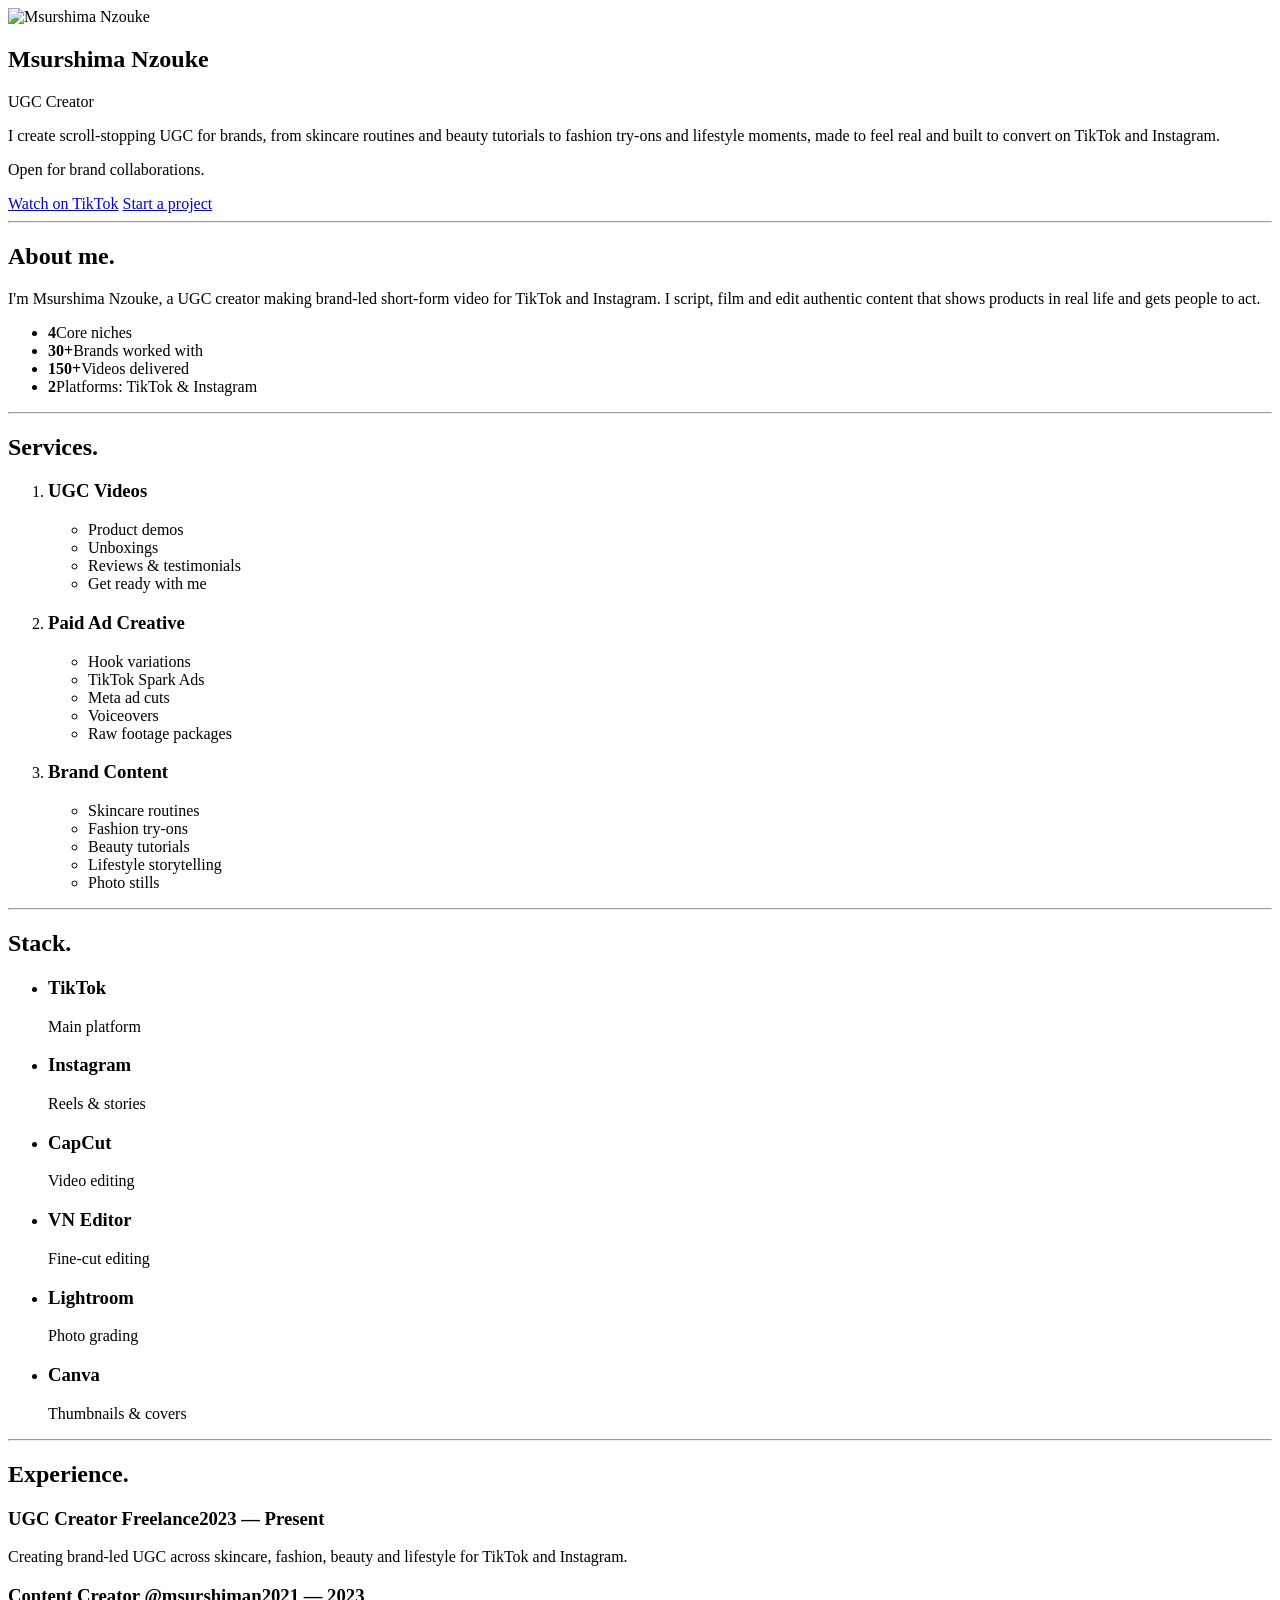
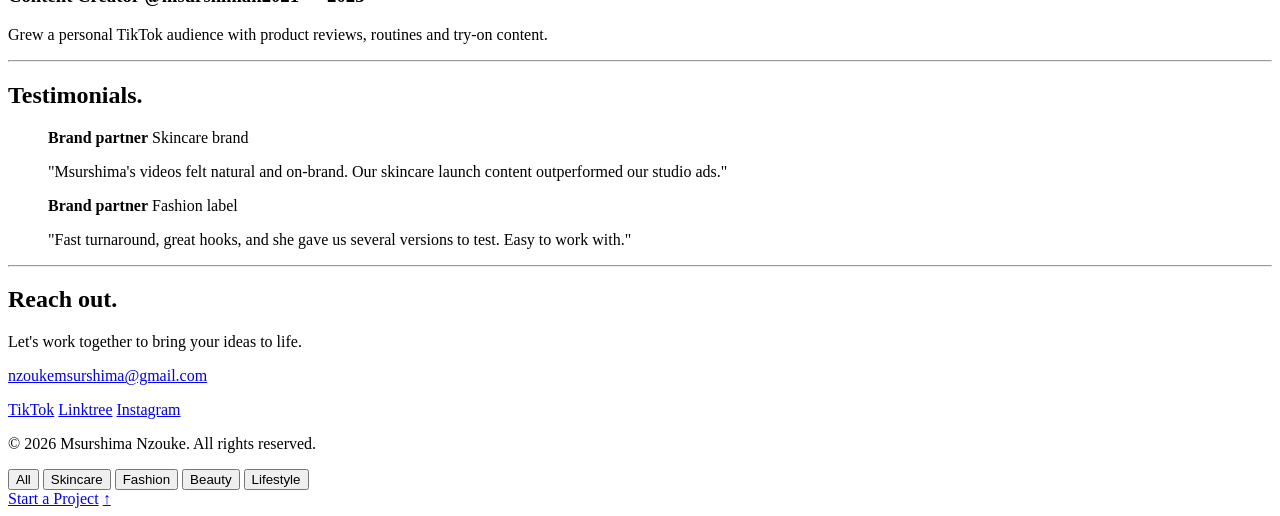
==== index.html @ 8600a9ef "Add site root: index.html, README, .gitignore" ====
<!doctype html>
<html lang="en">
<head>
  <meta charset="utf-8" />
  <meta name="viewport" content="width=device-width, initial-scale=1" />
  <title>Msurshima Nzouke — UGC Creator</title>
  <meta name="description" content="Msurshima Nzouke creates scroll-stopping UGC for brands: skincare routines, beauty tutorials, fashion try-ons and lifestyle moments for TikTok and Instagram." />
  <link rel="preconnect" href="https://api.fontshare.com" />
  <link href="https://api.fontshare.com/v2/css?f[]=switzer@400,500,600&display=swap" rel="stylesheet" />
  <link rel="stylesheet" href="css/styles.css" />
</head>
<body>
  <div class="layout">

    <!-- ===== LEFT COLUMN ===== -->
    <aside class="sidebar" id="intro">
      <header class="profile">
        <img class="avatar" src="assets/avatar.jpg" alt="Msurshima Nzouke" onerror="this.classList.add('avatar--fallback')" />
        <div>
          <h1>Msurshima Nzouke</h1>
          <p class="muted">UGC Creator</p>
        </div>
      </header>

      <p class="lede">
        I create scroll-stopping UGC for brands, <span class="muted">from skincare routines and beauty tutorials to fashion try-ons and lifestyle moments,</span> made to feel real and built to convert on TikTok and Instagram.
      </p>

      <p class="status"><span class="dot"></span> Open for brand collaborations.</p>

      <div class="cta-row">
        <a class="btn btn--light" href="https://www.tiktok.com/@msurshiman" target="_blank" rel="noopener">Watch on TikTok</a>
        <a class="btn btn--ghost" href="#contact">Start a project</a>
      </div>

      <hr />

      <section>
        <h2>About me.</h2>
        <p class="muted">I'm Msurshima Nzouke, a UGC creator making brand-led short-form video for TikTok and Instagram. I script, film and edit authentic content that shows products in real life and gets people to act.</p>
        <ul class="stats">
          <li><strong>4</strong><span class="sep"></span>Core niches</li>
          <li><strong>30+</strong><span class="sep"></span>Brands worked with</li>
          <li><strong>150+</strong><span class="sep"></span>Videos delivered</li>
          <li><strong>2</strong><span class="sep"></span>Platforms: TikTok &amp; Instagram</li>
        </ul>
      </section>

      <hr />

      <section>
        <h2>Services.</h2>
        <ol class="services">
          <li>
            <h3>UGC Videos</h3>
            <ul><li>Product demos</li><li>Unboxings</li><li>Reviews &amp; testimonials</li><li>Get ready with me</li></ul>
          </li>
          <li>
            <h3>Paid Ad Creative</h3>
            <ul><li>Hook variations</li><li>TikTok Spark Ads</li><li>Meta ad cuts</li><li>Voiceovers</li><li>Raw footage packages</li></ul>
          </li>
          <li>
            <h3>Brand Content</h3>
            <ul><li>Skincare routines</li><li>Fashion try-ons</li><li>Beauty tutorials</li><li>Lifestyle storytelling</li><li>Photo stills</li></ul>
          </li>
        </ol>
      </section>

      <hr />

      <section>
        <h2>Stack.</h2>
        <ul class="stack">
          <li><span class="stack-icon" style="--c:#69C9D0"></span><div><h3>TikTok</h3><p class="muted">Main platform</p></div></li>
          <li><span class="stack-icon" style="--c:#E1306C"></span><div><h3>Instagram</h3><p class="muted">Reels &amp; stories</p></div></li>
          <li><span class="stack-icon" style="--c:#3B82F6"></span><div><h3>CapCut</h3><p class="muted">Video editing</p></div></li>
          <li><span class="stack-icon" style="--c:#F97316"></span><div><h3>VN Editor</h3><p class="muted">Fine-cut editing</p></div></li>
          <li><span class="stack-icon" style="--c:#84CC16"></span><div><h3>Lightroom</h3><p class="muted">Photo grading</p></div></li>
          <li><span class="stack-icon" style="--c:#D946EF"></span><div><h3>Canva</h3><p class="muted">Thumbnails &amp; covers</p></div></li>
        </ul>
      </section>

      <hr />

      <section>
        <h2>Experience.</h2>
        <div class="xp">
          <h3>UGC Creator <span class="sep"></span><span class="muted">Freelance</span><span class="sep"></span><span class="muted">2023 — Present</span></h3>
          <p class="muted">Creating brand-led UGC across skincare, fashion, beauty and lifestyle for TikTok and Instagram.</p>
        </div>
        <div class="xp">
          <h3>Content Creator <span class="sep"></span><span class="muted">@msurshiman</span><span class="sep"></span><span class="muted">2021 — 2023</span></h3>
          <p class="muted">Grew a personal TikTok audience with product reviews, routines and try-on content.</p>
        </div>
      </section>

      <hr />

      <section>
        <h2>Testimonials.</h2>
        <blockquote class="testimonial">
          <div class="who"><span class="avatar-sm"></span><div><strong>Brand partner</strong> <span class="sep"></span><span class="muted">Skincare brand</span></div></div>
          <p class="muted">"Msurshima's videos felt natural and on-brand. Our skincare launch content outperformed our studio ads."</p>
        </blockquote>
        <blockquote class="testimonial">
          <div class="who"><span class="avatar-sm"></span><div><strong>Brand partner</strong> <span class="sep"></span><span class="muted">Fashion label</span></div></div>
          <p class="muted">"Fast turnaround, great hooks, and she gave us several versions to test. Easy to work with."</p>
        </blockquote>
      </section>

      <hr />

      <footer id="contact">
        <h2>Reach out.</h2>
        <p class="muted">Let's work together to bring your ideas to life.</p>
        <p><a class="link" href="mailto:nzoukemsurshima@gmail.com">nzoukemsurshima@gmail.com</a></p>
        <p class="links">
          <a class="link" href="https://www.tiktok.com/@msurshiman" target="_blank" rel="noopener">TikTok</a>
          <a class="link" href="https://linktr.ee/msurshiman" target="_blank" rel="noopener">Linktree</a>
          <a class="link" href="https://instagram.com" target="_blank" rel="noopener">Instagram</a>
        </p>
        <p class="copyright muted">© 2026 Msurshima Nzouke. All rights reserved.</p>
      </footer>
    </aside>

    <!-- ===== RIGHT COLUMN ===== -->
    <main class="work" id="work">
      <nav class="filters" aria-label="Filter videos">
        <button class="pill is-active" data-filter="all">All</button>
        <button class="pill" data-filter="skincare">Skincare</button>
        <button class="pill" data-filter="fashion">Fashion</button>
        <button class="pill" data-filter="beauty">Beauty</button>
        <button class="pill" data-filter="lifestyle">Lifestyle</button>
      </nav>

      <div id="sections"><!-- rendered by js/app.js --></div>

      <div class="end-cta">
        <a class="btn btn--light" href="#contact">Start a Project</a>
        <a class="btn btn--ghost" href="#work" aria-label="Back to top">↑</a>
      </div>
    </main>
  </div>

  <script src="js/data.js"></script>
  <script src="js/app.js"></script>
</body>
</html>
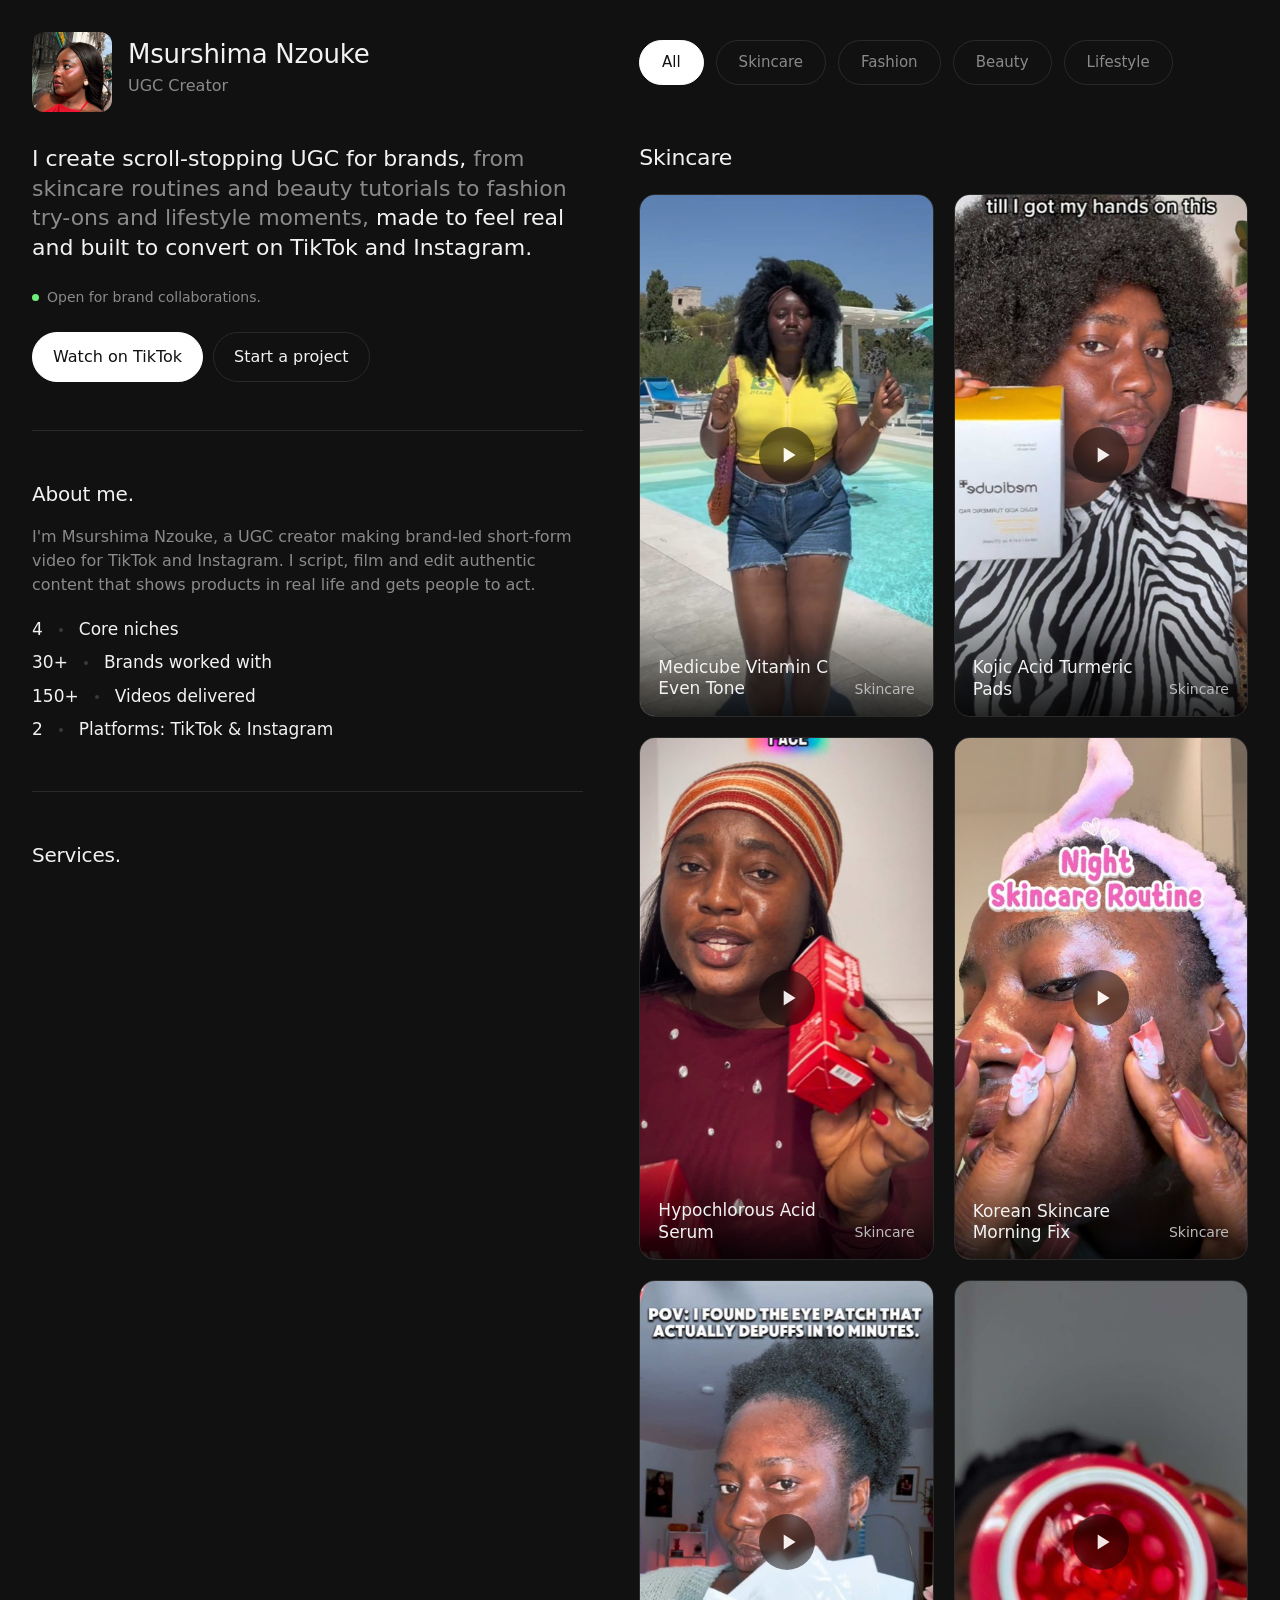
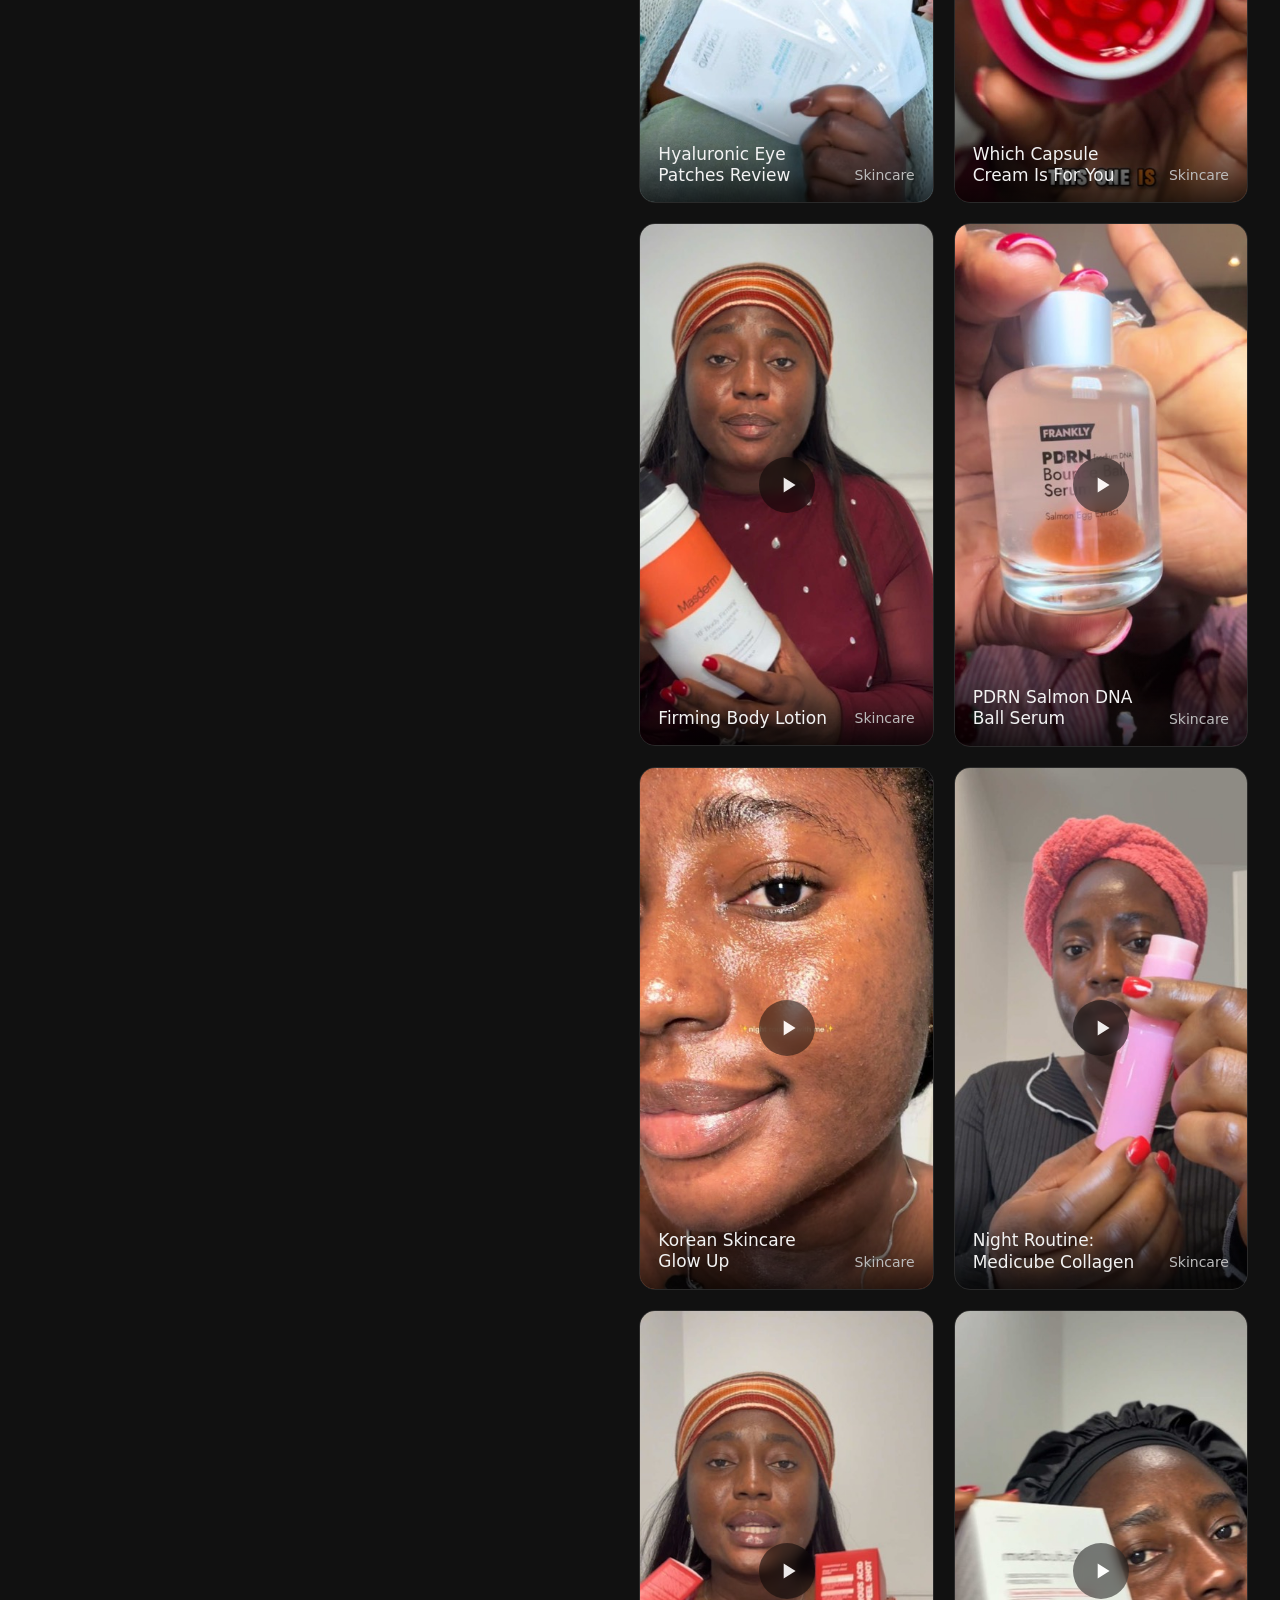
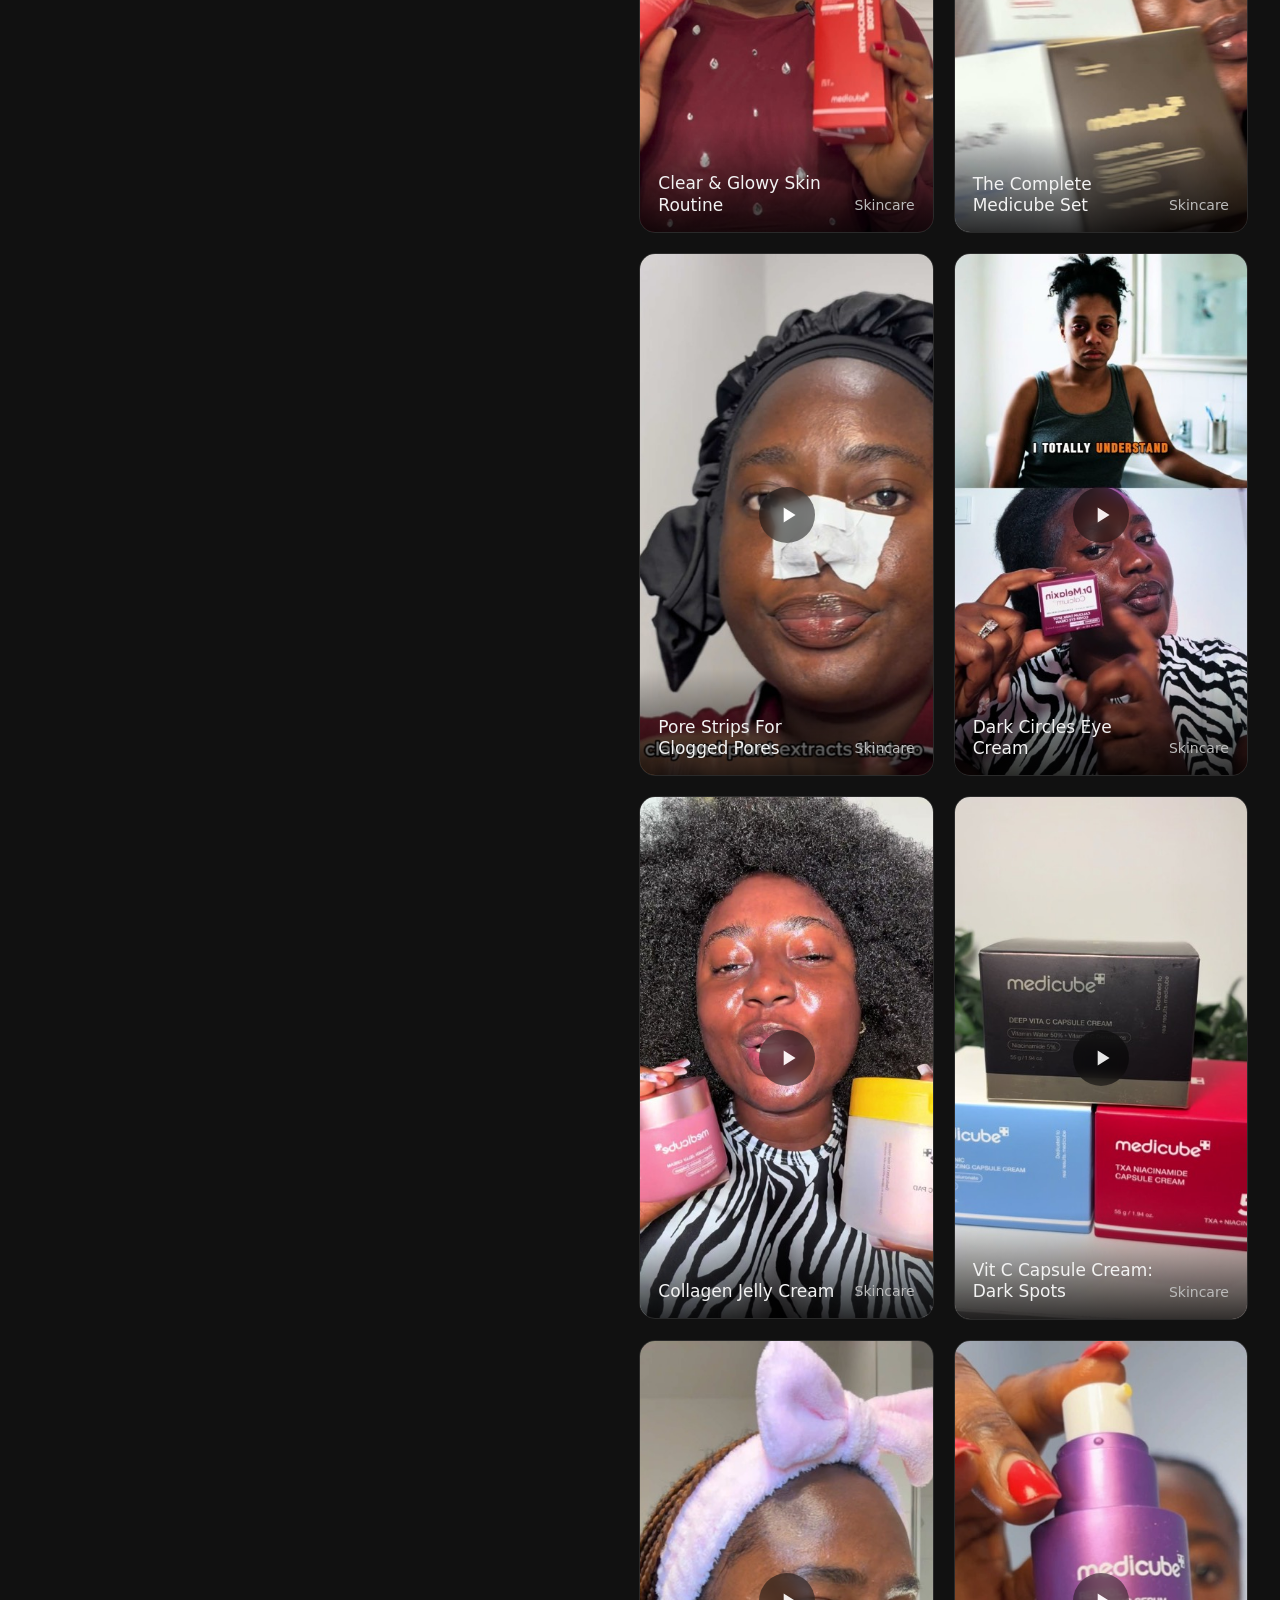
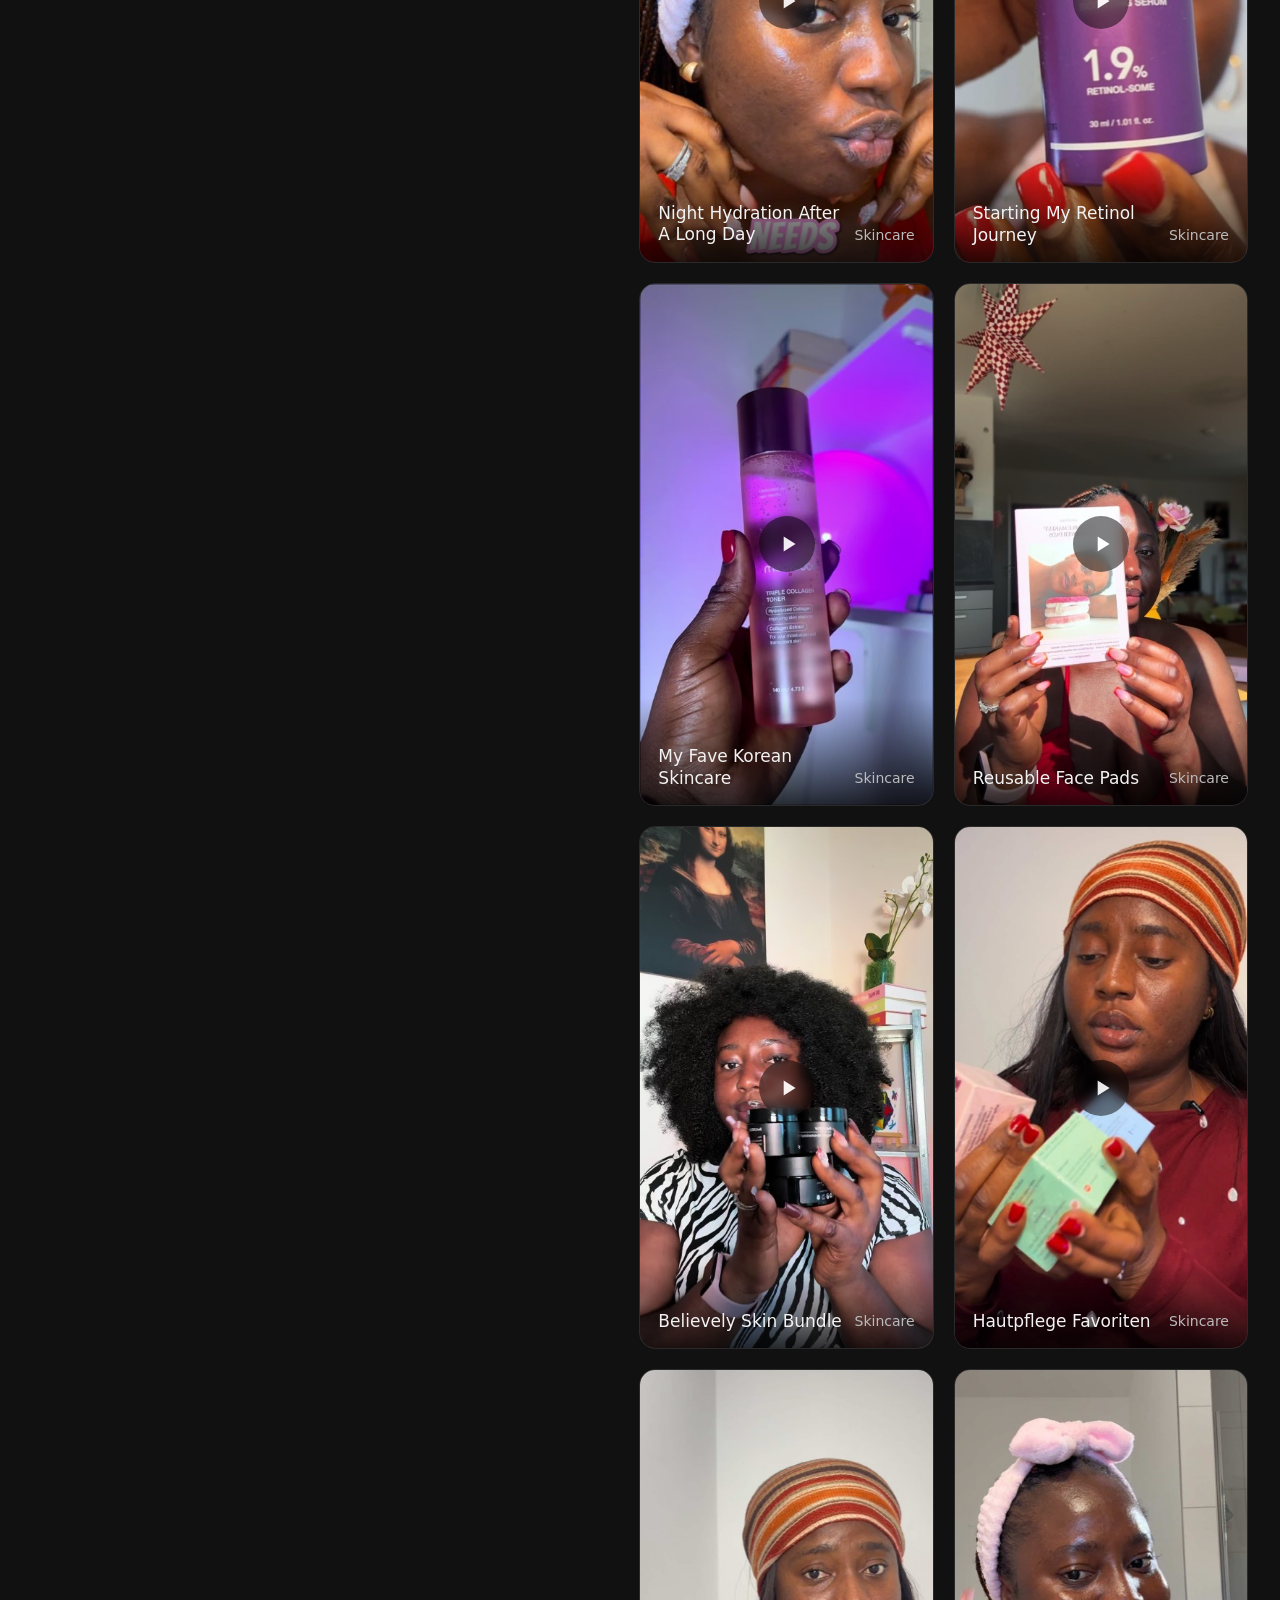
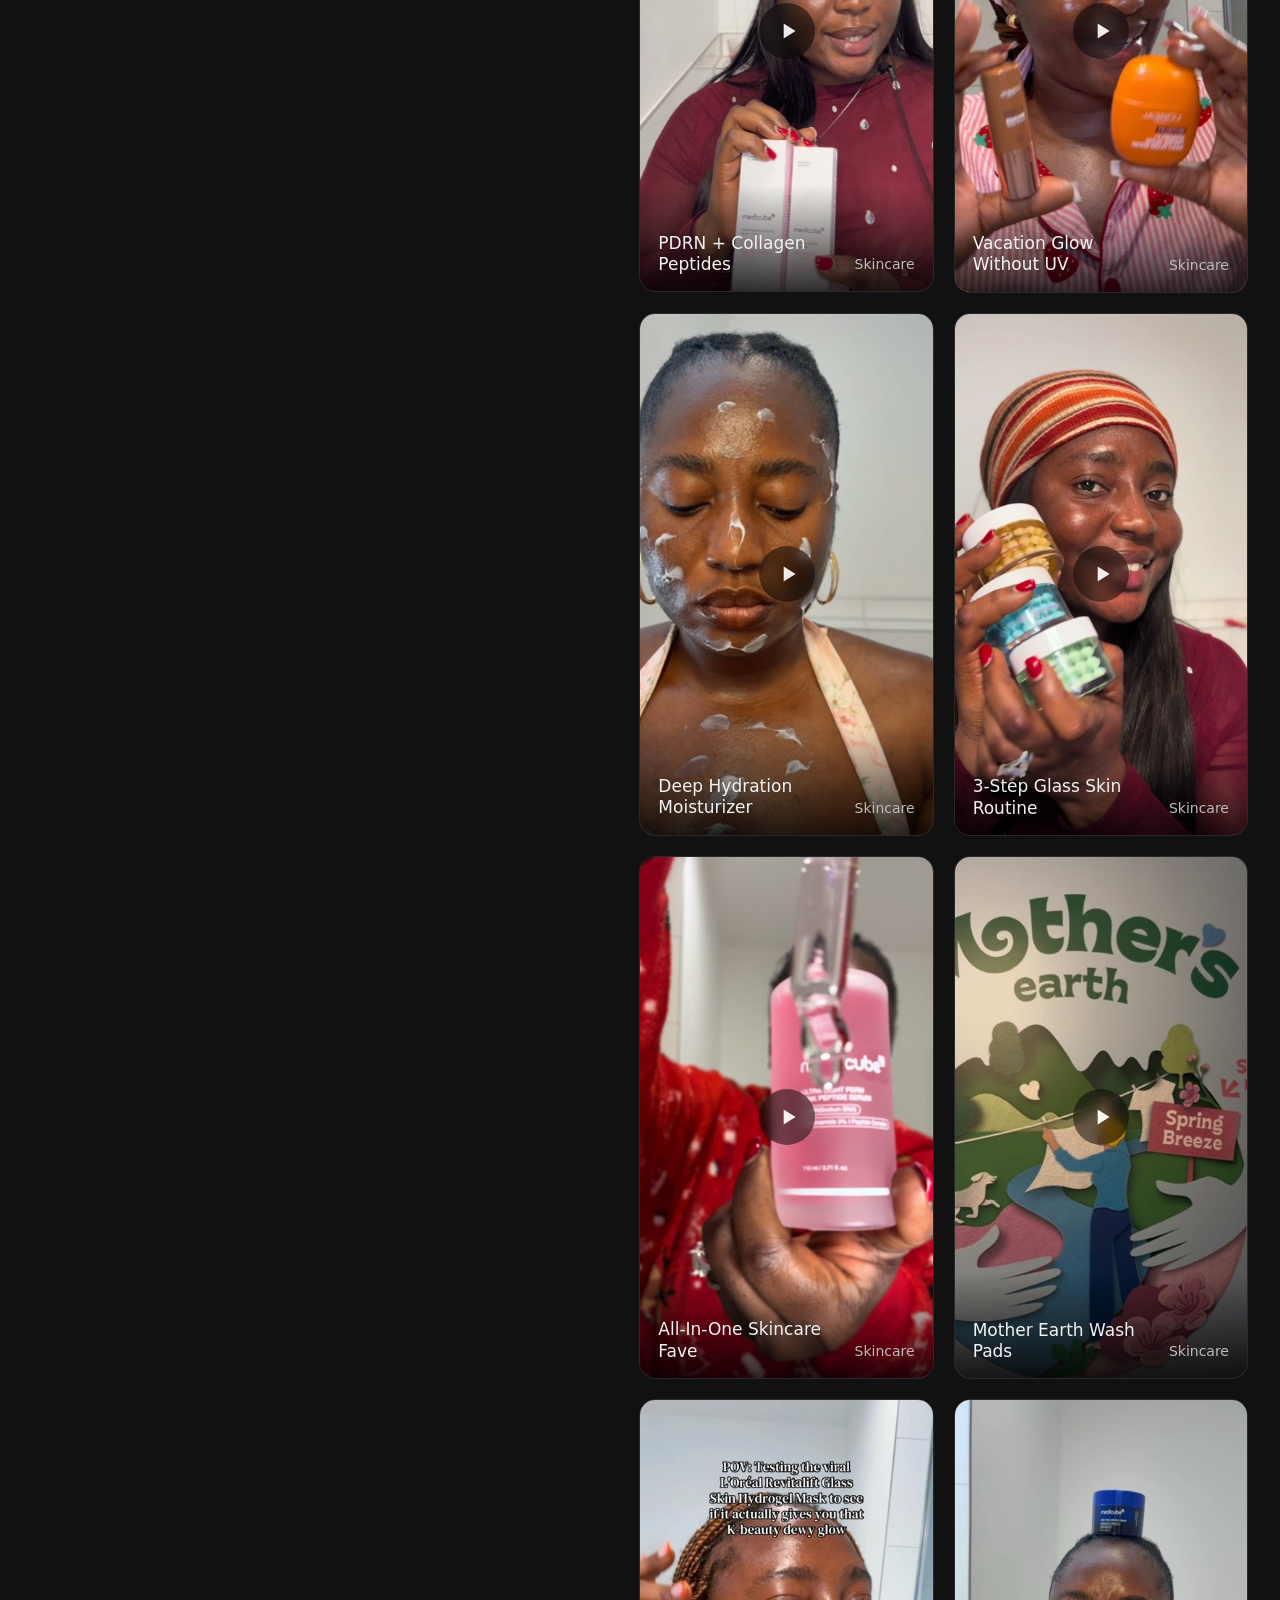
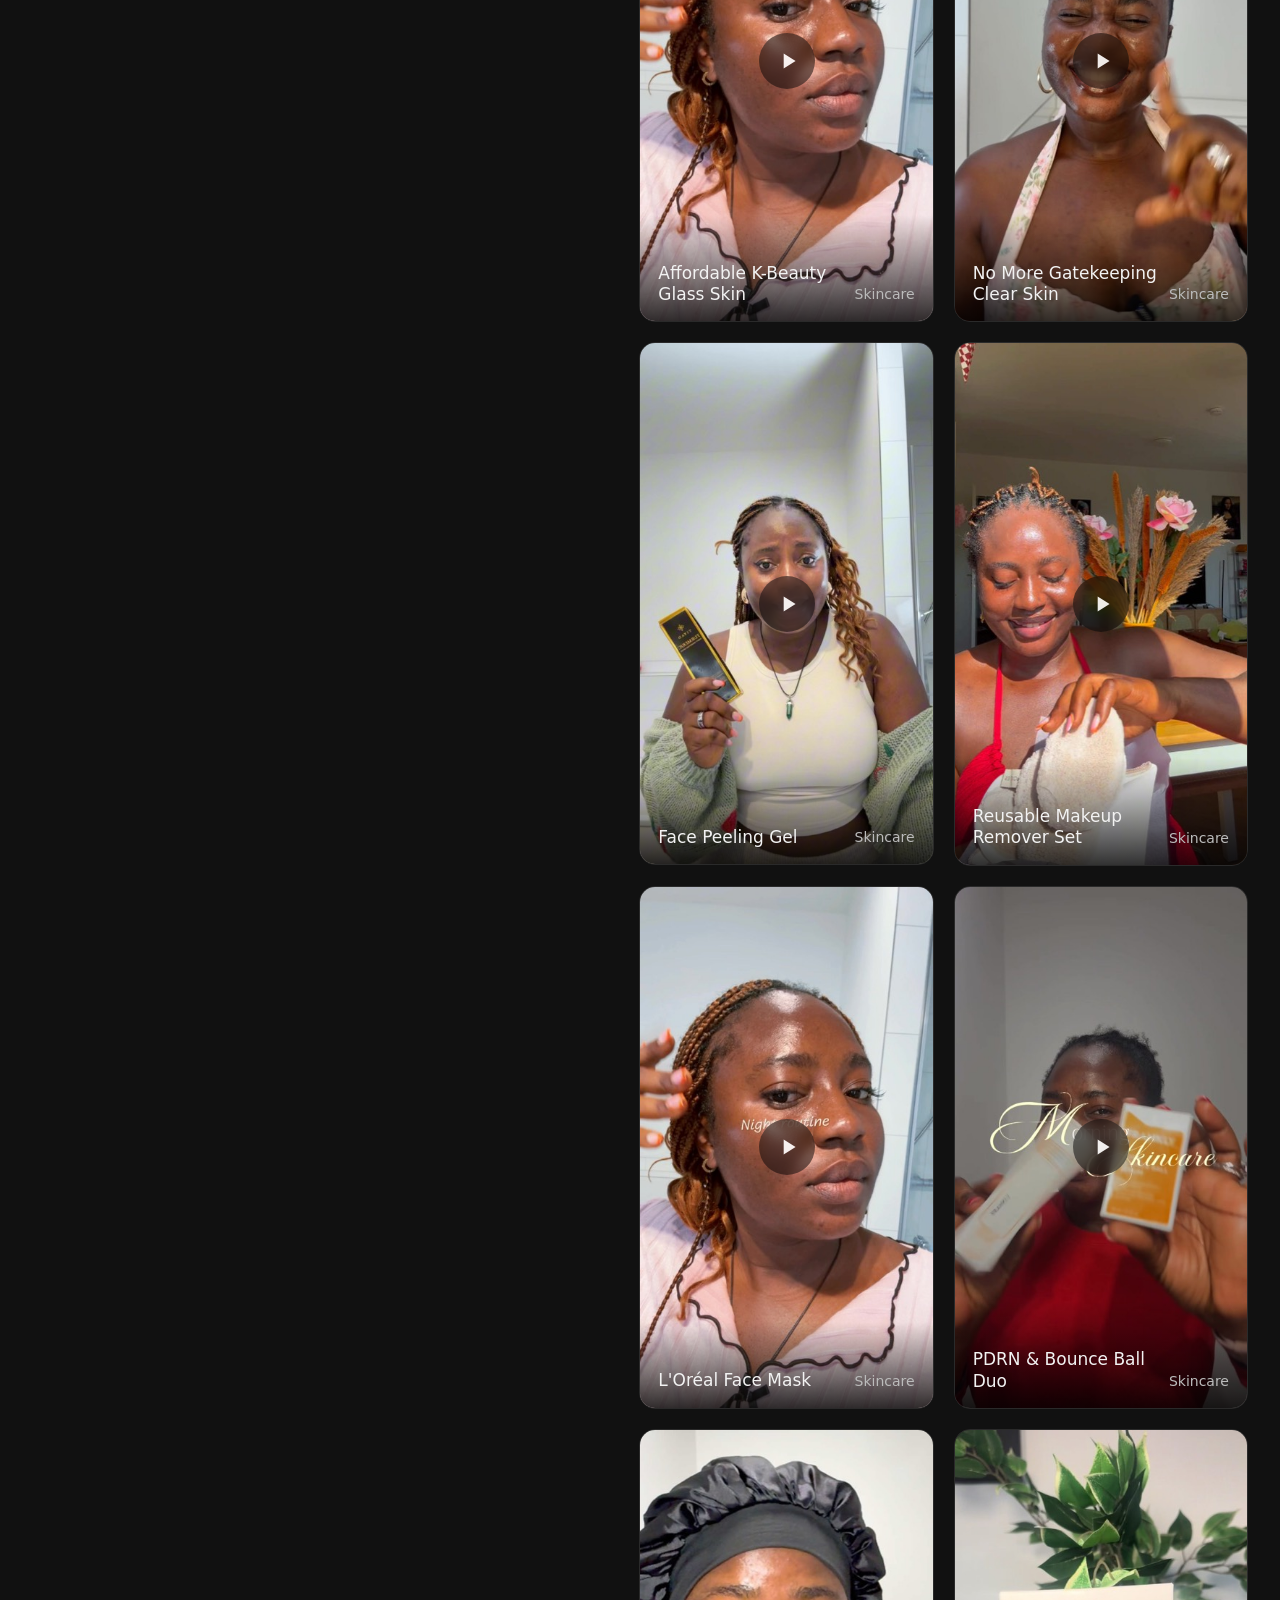
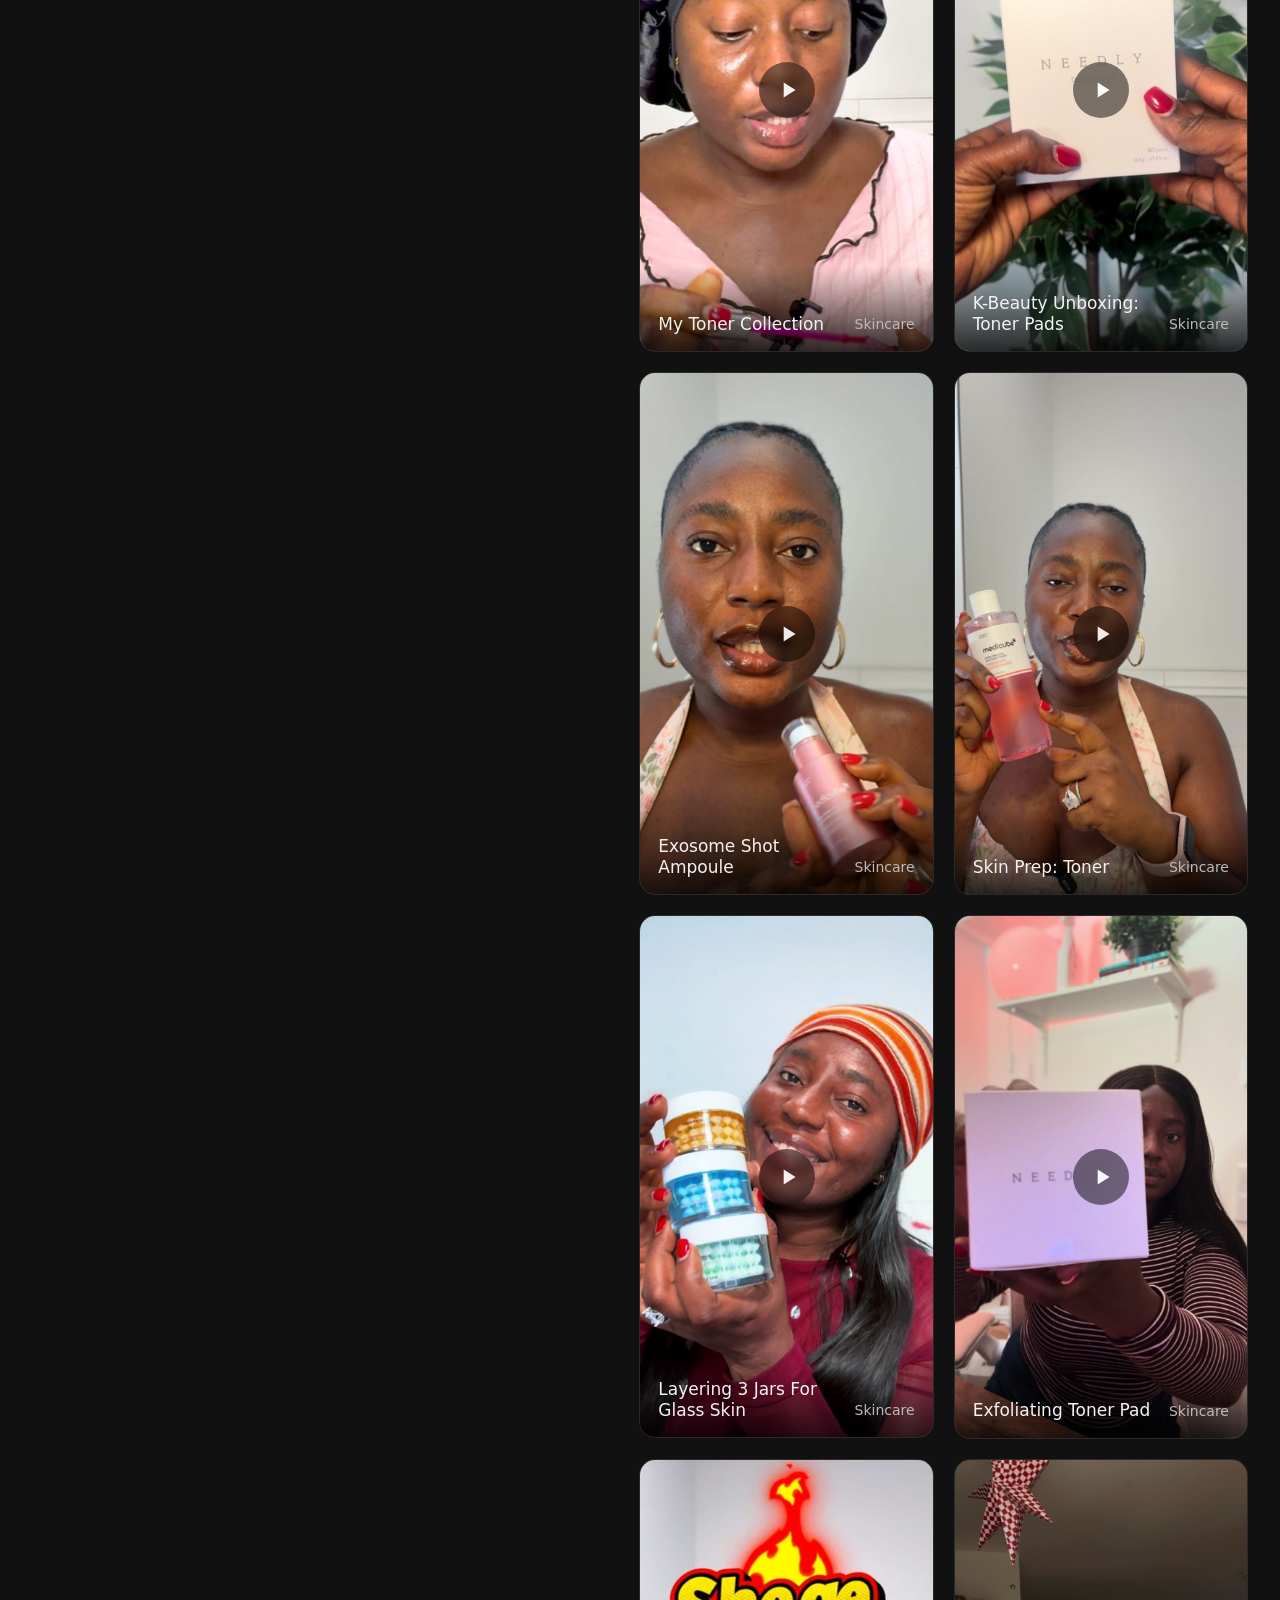
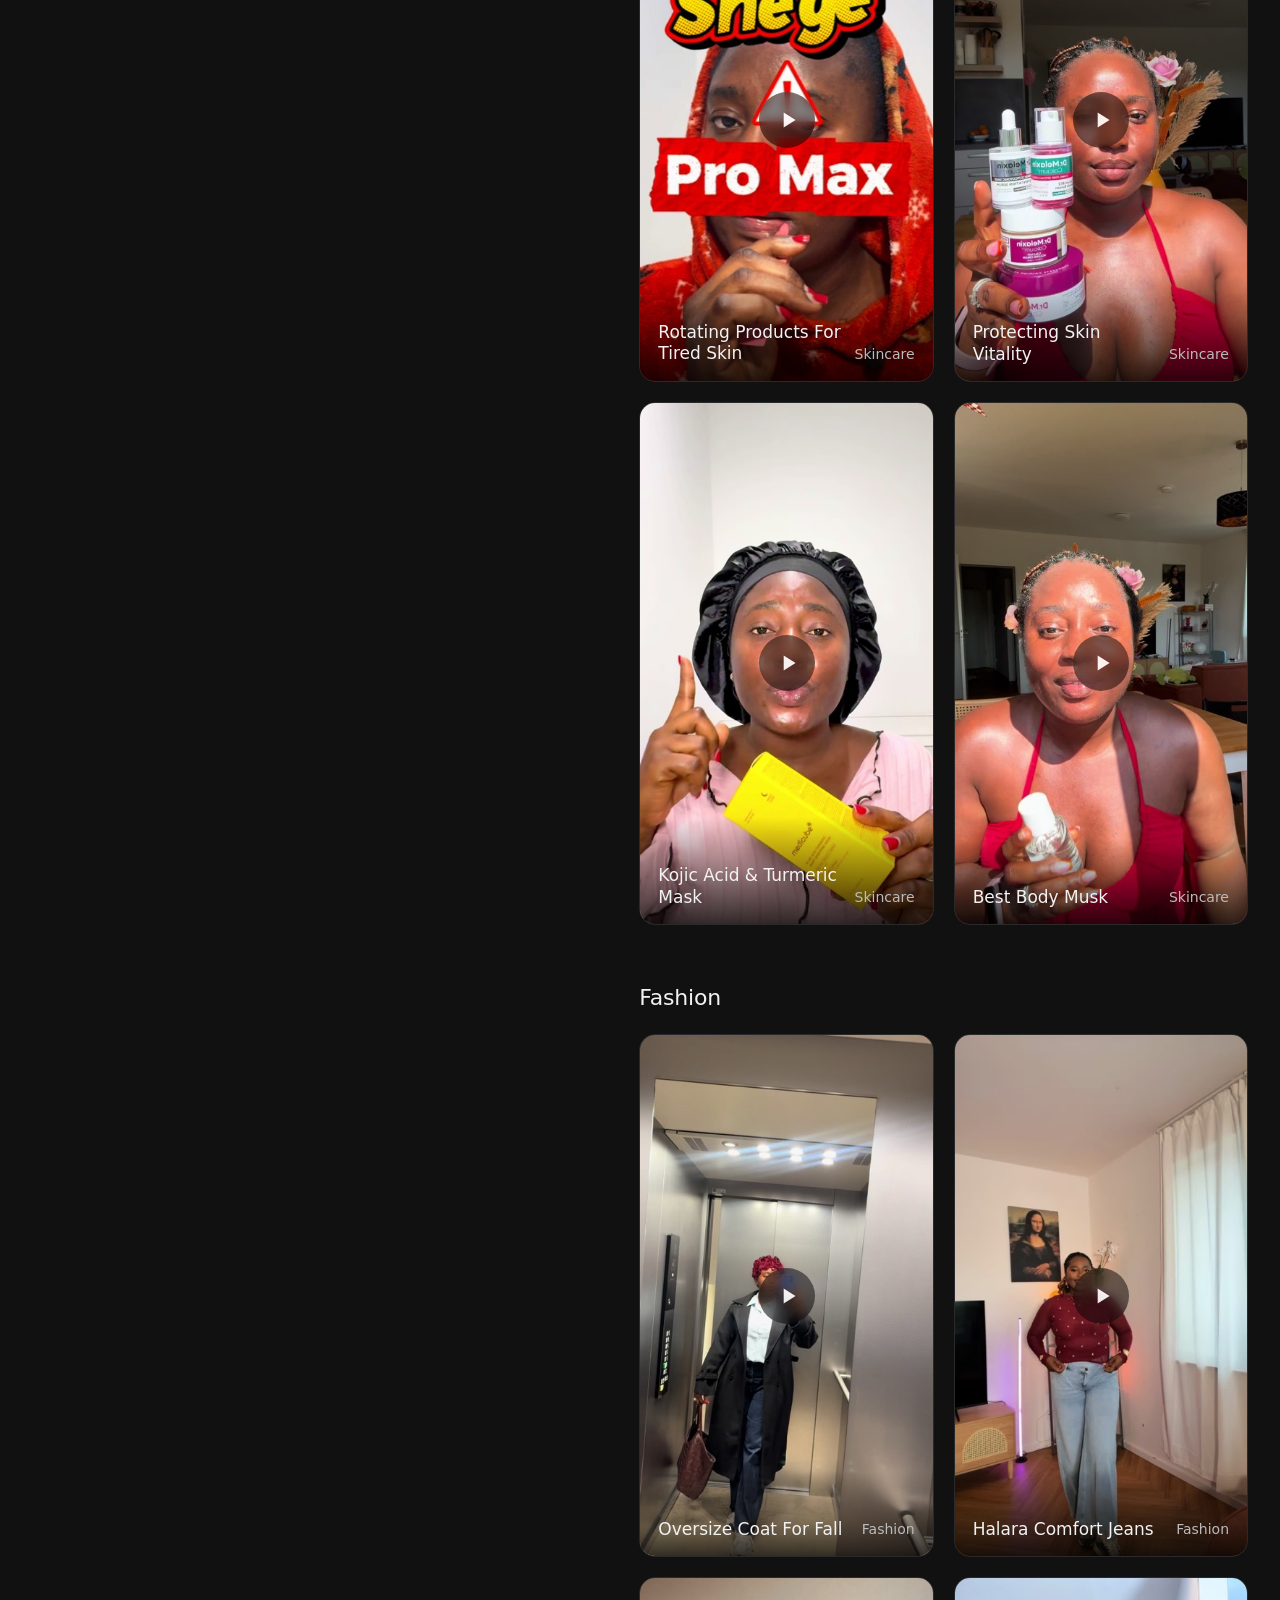
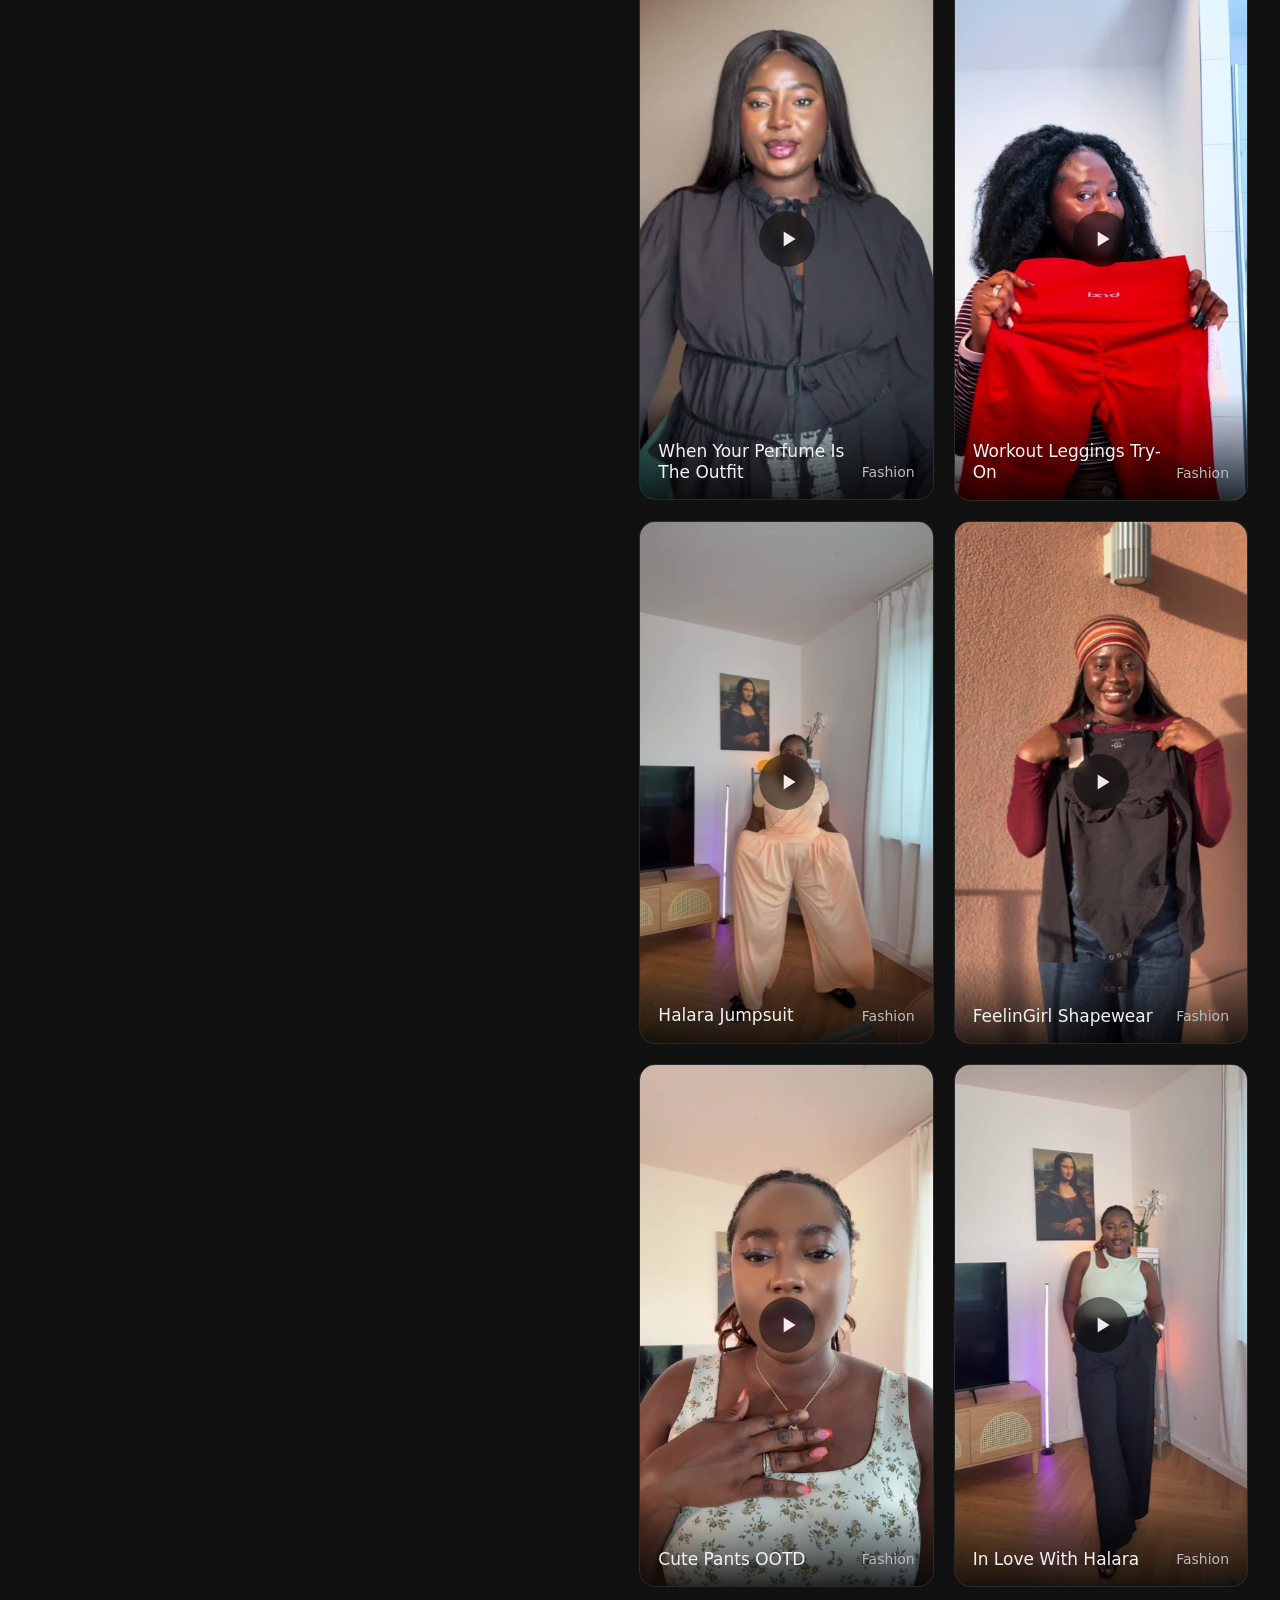
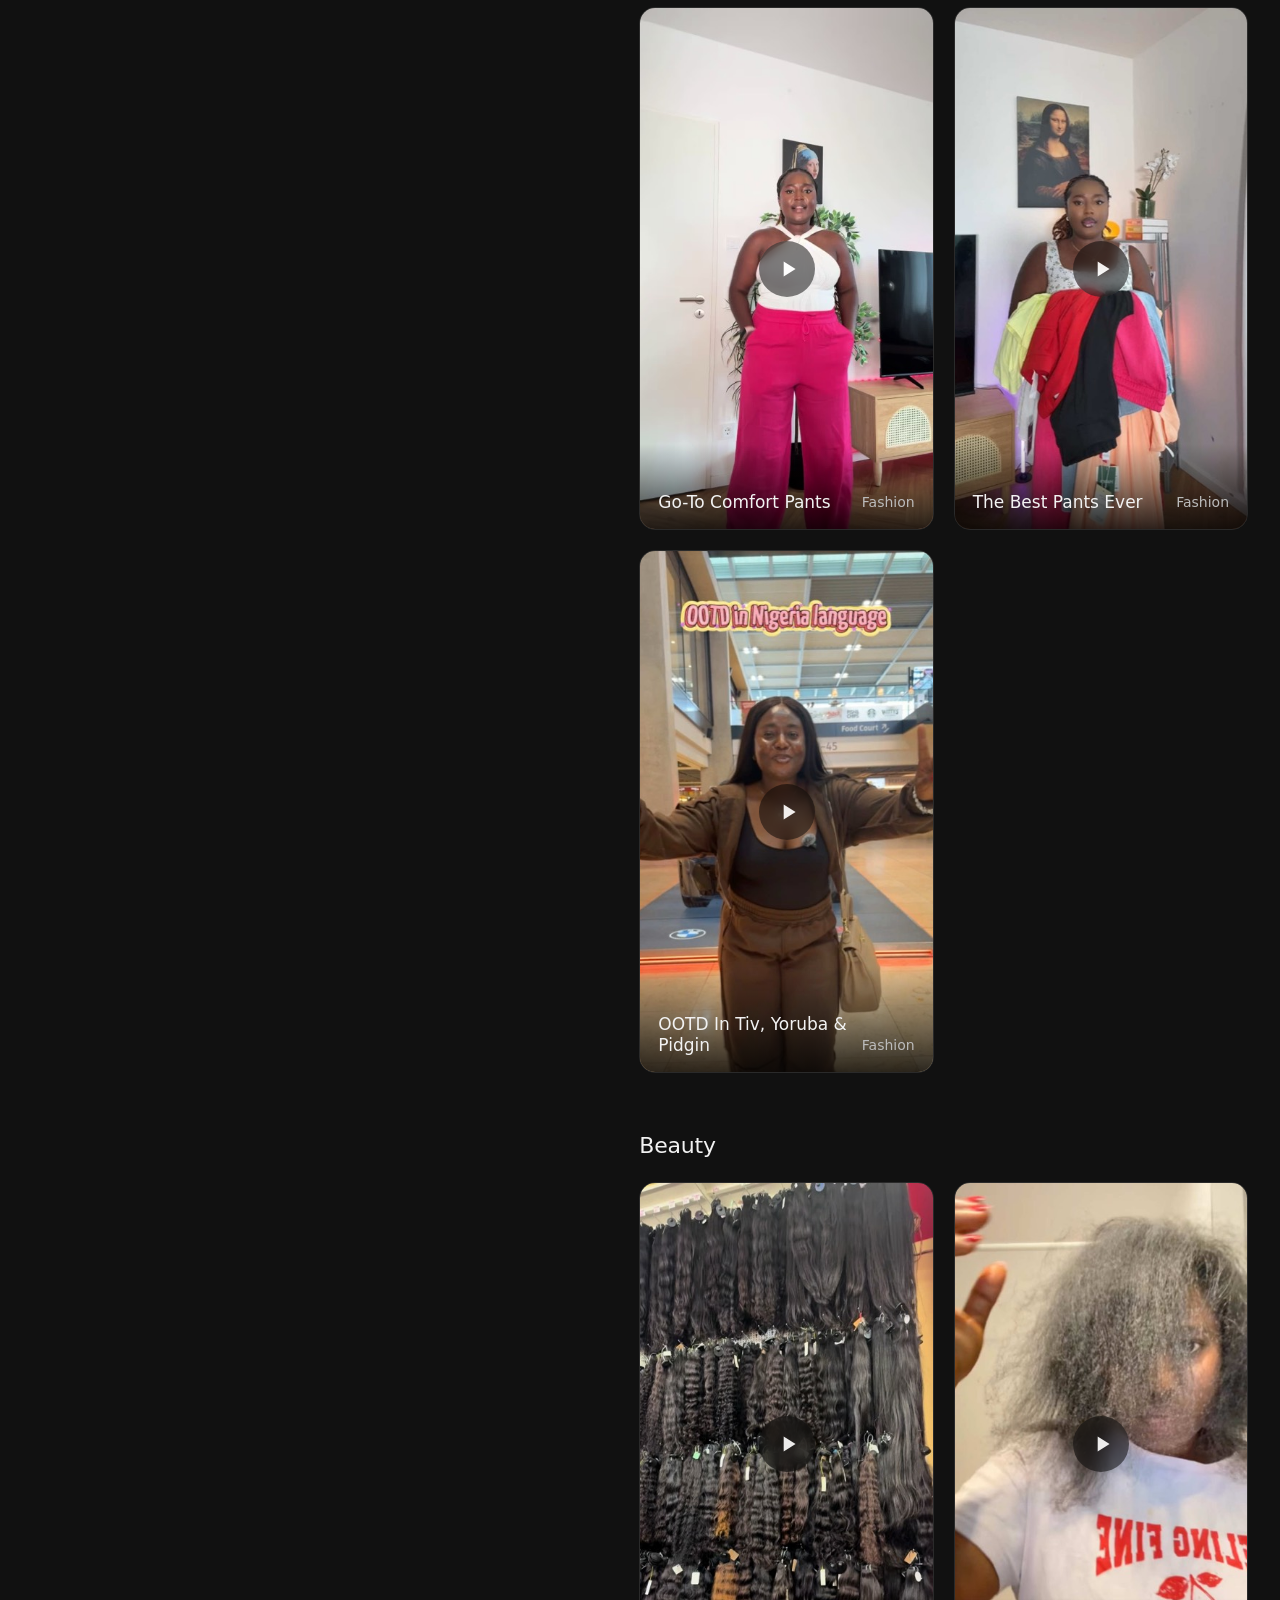
==== commit cb0d573f: "Add Brands section, real Stack icons, README notes" ====
--- a/index.html
+++ b/index.html
@@ -71,12 +71,31 @@
       <section>
         <h2>Stack.</h2>
         <ul class="stack">
-          <li><span class="stack-icon" style="--c:#69C9D0"></span><div><h3>TikTok</h3><p class="muted">Main platform</p></div></li>
-          <li><span class="stack-icon" style="--c:#E1306C"></span><div><h3>Instagram</h3><p class="muted">Reels &amp; stories</p></div></li>
-          <li><span class="stack-icon" style="--c:#3B82F6"></span><div><h3>CapCut</h3><p class="muted">Video editing</p></div></li>
-          <li><span class="stack-icon" style="--c:#F97316"></span><div><h3>VN Editor</h3><p class="muted">Fine-cut editing</p></div></li>
-          <li><span class="stack-icon" style="--c:#84CC16"></span><div><h3>Lightroom</h3><p class="muted">Photo grading</p></div></li>
-          <li><span class="stack-icon" style="--c:#D946EF"></span><div><h3>Canva</h3><p class="muted">Thumbnails &amp; covers</p></div></li>
+          <li><img class="stack-icon" src="assets/logos/tool-tiktok.png" alt="TikTok" /><div><h3>TikTok</h3><p class="muted">Main platform</p></div></li>
+          <li><img class="stack-icon" src="assets/logos/tool-instagram.png" alt="Instagram" /><div><h3>Instagram</h3><p class="muted">Reels &amp; stories</p></div></li>
+          <li><img class="stack-icon" src="assets/logos/tool-capcut.png" alt="CapCut" /><div><h3>CapCut</h3><p class="muted">Video editing</p></div></li>
+          <li><img class="stack-icon" src="assets/logos/tool-vn.png" alt="VN Video Editor" /><div><h3>VN Editor</h3><p class="muted">Fine-cut editing</p></div></li>
+          <li><img class="stack-icon" src="assets/logos/tool-lightroom.png" alt="Adobe Lightroom" /><div><h3>Lightroom</h3><p class="muted">Photo grading</p></div></li>
+          <li><img class="stack-icon" src="assets/logos/tool-canva.png" alt="Canva" /><div><h3>Canva</h3><p class="muted">Thumbnails &amp; covers</p></div></li>
+        </ul>
+      </section>
+
+      <hr />
+
+      <section>
+        <h2>Brands.</h2>
+        <p class="muted">Products I've reviewed and featured in my content.</p>
+        <ul class="brands" aria-label="Brands featured">
+          <li><img src="assets/logos/brand-medicube.png" alt="Medicube" title="Medicube" loading="lazy" /></li>
+          <li><img src="assets/logos/brand-halara.svg" alt="Halara" title="Halara" loading="lazy" /></li>
+          <li><img src="assets/logos/brand-loreal.svg" alt="L'Oréal Paris" title="L'Oréal Paris" loading="lazy" /></li>
+          <li><img src="assets/logos/brand-maybelline.svg" alt="Maybelline New York" title="Maybelline New York" loading="lazy" /></li>
+          <li><img src="assets/logos/brand-colgate.svg" alt="Colgate" title="Colgate" loading="lazy" /></li>
+          <li><img src="assets/logos/brand-naturespell.svg" alt="Nature Spell" title="Nature Spell" loading="lazy" /></li>
+          <li><img src="assets/logos/brand-bloom.svg" alt="Bloom Nutrition" title="Bloom Nutrition" loading="lazy" /></li>
+          <li><img src="assets/logos/brand-merach.svg" alt="Merach" title="Merach" loading="lazy" /></li>
+          <li><img src="assets/logos/brand-feelingirl.png" alt="FeelinGirl" title="FeelinGirl" loading="lazy" /></li>
+          <li><img src="assets/logos/brand-karseell.png" alt="Karseell" title="Karseell" loading="lazy" /></li>
         </ul>
       </section>
 
--- a/css/styles.css
+++ b/css/styles.css
@@ -0,0 +1,154 @@
+:root {
+  --bg: #111111;
+  --card: #1a1a1a;
+  --line: #2a2a2a;
+  --fg: #f2f2f2;
+  --muted: #8a8a8a;
+  --accent: #6cf07a;
+  --radius: 16px;
+  --font: "Switzer", "Inter Tight", system-ui, -apple-system, sans-serif;
+}
+* { box-sizing: border-box; }
+html { scroll-behavior: smooth; }
+body {
+  margin: 0; background: var(--bg); color: var(--fg);
+  font-family: var(--font); font-size: 16px; line-height: 1.5;
+  -webkit-font-smoothing: antialiased;
+}
+a { color: inherit; }
+h1, h2, h3 { margin: 0; font-weight: 500; letter-spacing: -0.01em; }
+h1 { font-size: 26px; }
+h2 { font-size: 20px; margin-bottom: 16px; }
+h3 { font-size: 16px; }
+p { margin: 0 0 12px; }
+.muted { color: var(--muted); }
+hr { border: 0; border-top: 1px solid var(--line); margin: 48px 0; }
+
+/* ---------- layout ---------- */
+.layout {
+  display: grid; grid-template-columns: minmax(320px, 46%) 1fr;
+  gap: 48px; max-width: 1400px; margin: 0 auto; padding: 32px;
+}
+.sidebar { position: sticky; top: 32px; align-self: start; max-height: calc(100vh - 64px); overflow: auto; padding-right: 8px; scrollbar-width: none; }
+.sidebar::-webkit-scrollbar { display: none; }
+.work { min-width: 0; }
+
+/* ---------- sidebar ---------- */
+.profile { display: flex; gap: 16px; align-items: center; margin-bottom: 32px; }
+.avatar { width: 80px; height: 80px; border-radius: 12px; object-fit: cover; background: var(--card); flex: none; }
+.avatar--fallback { visibility: hidden; position: relative; }
+.avatar--fallback::after { content: ""; visibility: visible; position: absolute; inset: 0; border-radius: 12px; background: linear-gradient(135deg, #3a2a2a, #1c1c1c); }
+.lede { font-size: 22px; line-height: 1.35; margin-bottom: 24px; }
+.status { color: var(--muted); font-size: 14px; display: flex; align-items: center; gap: 8px; margin-bottom: 24px; }
+.dot { width: 7px; height: 7px; border-radius: 50%; background: var(--accent); display: inline-block; }
+.cta-row { display: flex; gap: 10px; flex-wrap: wrap; }
+.btn {
+  display: inline-flex; align-items: center; justify-content: center;
+  padding: 12px 20px; border-radius: 999px; text-decoration: none; font-weight: 500;
+  border: 1px solid var(--line); transition: transform .15s ease, background .15s ease;
+}
+.btn:hover { transform: translateY(-1px); }
+.btn--light { background: #fff; color: #111; border-color: #fff; }
+.btn--ghost { background: transparent; color: var(--fg); }
+
+.stats { list-style: none; padding: 0; margin: 20px 0 0; display: grid; gap: 8px; }
+.stats li { display: flex; align-items: center; gap: 10px; font-size: 17px; }
+.stats strong { font-weight: 500; }
+.sep { display: inline-block; width: 4px; height: 4px; border-radius: 50%; background: #3a3a3a; margin: 0 6px; vertical-align: middle; }
+
+.services { padding-left: 22px; margin: 0; display: grid; gap: 24px; }
+.services > li::marker { color: var(--fg); }
+.services h3 { margin-bottom: 8px; font-size: 18px; }
+.services ul { margin: 0; padding-left: 18px; color: var(--muted); display: grid; gap: 4px; }
+
+.stack { list-style: none; padding: 0; margin: 0; display: grid; gap: 22px; }
+.stack li { display: flex; gap: 16px; align-items: center; }
+.stack li p { margin: 0; }
+.stack-icon { width: 44px; height: 44px; border-radius: 12px; background: var(--c, #333); flex: none; opacity: .9; }
+
+.xp { margin-bottom: 22px; }
+.xp h3 { margin-bottom: 6px; }
+
+.testimonial { margin: 0 0 24px; }
+.who { display: flex; gap: 14px; align-items: center; margin-bottom: 8px; }
+.avatar-sm { width: 44px; height: 44px; border-radius: 10px; background: linear-gradient(135deg, #2b2b2b, #1a1a1a); flex: none; }
+
+footer .links { display: flex; gap: 18px; flex-wrap: wrap; }
+.link { text-decoration: underline; text-underline-offset: 4px; text-decoration-color: #444; }
+.link:hover { text-decoration-color: var(--fg); }
+.copyright { margin-top: 32px; font-size: 14px; }
+
+/* ---------- work column ---------- */
+.filters { display: flex; gap: 12px; flex-wrap: wrap; margin-bottom: 40px; position: sticky; top: 0; background: var(--bg); padding: 8px 0 16px; z-index: 2; }
+.pill {
+  font: inherit; font-size: 15px; padding: 10px 22px; border-radius: 999px; cursor: pointer;
+  background: transparent; color: var(--muted); border: 1px solid var(--line); transition: all .15s ease;
+}
+.pill:hover { color: var(--fg); border-color: #444; }
+.pill.is-active { background: #fff; color: #111; border-color: #fff; }
+
+.section { margin-bottom: 56px; }
+.section h2 { font-size: 22px; margin-bottom: 20px; }
+.section[hidden] { display: none; }
+.grid { display: grid; grid-template-columns: repeat(2, 1fr); gap: 20px; }
+
+.card {
+  position: relative; aspect-ratio: 9 / 16; border-radius: var(--radius); overflow: hidden;
+  background: var(--card); border: 1px solid var(--line); display: block; padding: 0;
+  cursor: pointer; font: inherit; color: inherit; text-align: left; width: 100%;
+  transition: transform .2s ease, border-color .2s ease;
+}
+.card:hover, .card:focus-visible { transform: translateY(-2px); border-color: #444; outline: none; }
+.card img { position: absolute; inset: 0; width: 100%; height: 100%; object-fit: cover; transition: transform .4s ease; }
+.card:hover img { transform: scale(1.03); }
+.card .play {
+  position: absolute; top: 50%; left: 50%; width: 56px; height: 56px; margin: -28px 0 0 -28px;
+  border-radius: 50%; background: rgba(0,0,0,.55); color: #fff; display: grid; place-items: center;
+  backdrop-filter: blur(6px); opacity: .9; transition: opacity .2s ease, transform .2s ease;
+}
+.card .play svg { width: 26px; height: 26px; margin-left: 3px; }
+.card:hover .play { opacity: 1; transform: scale(1.06); }
+.card .meta {
+  position: absolute; left: 0; right: 0; bottom: 0; padding: 48px 18px 16px;
+  background: linear-gradient(to top, rgba(0,0,0,.8), transparent);
+  display: flex; justify-content: space-between; align-items: end; gap: 12px;
+}
+.card .meta strong { font-weight: 500; font-size: 17px; line-height: 1.25; }
+.card .meta span { color: #bbb; font-size: 14px; white-space: nowrap; }
+
+/* ---------- modal ---------- */
+.no-scroll { overflow: hidden; }
+.modal { position: fixed; inset: 0; z-index: 50; display: grid; place-items: center; }
+.modal[hidden] { display: none; }
+.modal__backdrop { position: absolute; inset: 0; background: rgba(0,0,0,.7); backdrop-filter: blur(8px); }
+/* TikTok's embed/v2 renders at a fixed 325x738; we scale the whole player to fit the viewport. */
+.modal__panel {
+  position: relative; --s: 1; width: calc(325px * var(--s)); background: #000; border-radius: 20px; overflow: hidden;
+  border: 1px solid #2a2a2a; box-shadow: 0 30px 80px rgba(0,0,0,.6);
+}
+.modal__frame { width: 100%; height: calc(738px * var(--s)); background: #000; overflow: hidden; position: relative; }
+.modal__frame iframe { width: 325px; height: 738px; border: 0; display: block; position: absolute; top: 0; left: 0; transform: scale(var(--s)); transform-origin: top left; }
+.modal__bar { min-width: 0; }
+.modal__title { white-space: nowrap; overflow: hidden; text-overflow: ellipsis; }
+.modal__bar { display: flex; flex-wrap: wrap; align-items: center; gap: 10px 14px; padding: 12px 16px; background: #111; }
+.modal__title { flex: 1 1 100%; font-weight: 500; font-size: 15px; }
+.modal__link { margin-left: auto; }
+.modal__link { color: var(--muted); font-size: 14px; text-decoration: none; }
+.modal__link:hover { color: var(--fg); }
+.modal__retry { font: inherit; font-size: 13px; background: #222; color: #ddd; border: 0; padding: 6px 12px; border-radius: 999px; cursor: pointer; }
+.modal__retry:hover { background: #2e2e2e; color: #fff; }
+.modal__close { font: inherit; background: #222; color: #fff; border: 0; width: 32px; height: 32px; border-radius: 50%; cursor: pointer; }
+
+.end-cta { display: flex; gap: 12px; align-items: center; margin: 24px 0 64px; }
+
+/* ---------- responsive ---------- */
+@media (max-width: 960px) {
+  .layout { grid-template-columns: 1fr; gap: 32px; padding: 20px 16px; }
+  .sidebar { position: static; max-height: none; overflow: visible; }
+  .filters { top: 0; }
+  hr { margin: 32px 0; }
+}
+@media (max-width: 560px) {
+  .grid { grid-template-columns: 1fr; }
+  .lede { font-size: 19px; }
+}
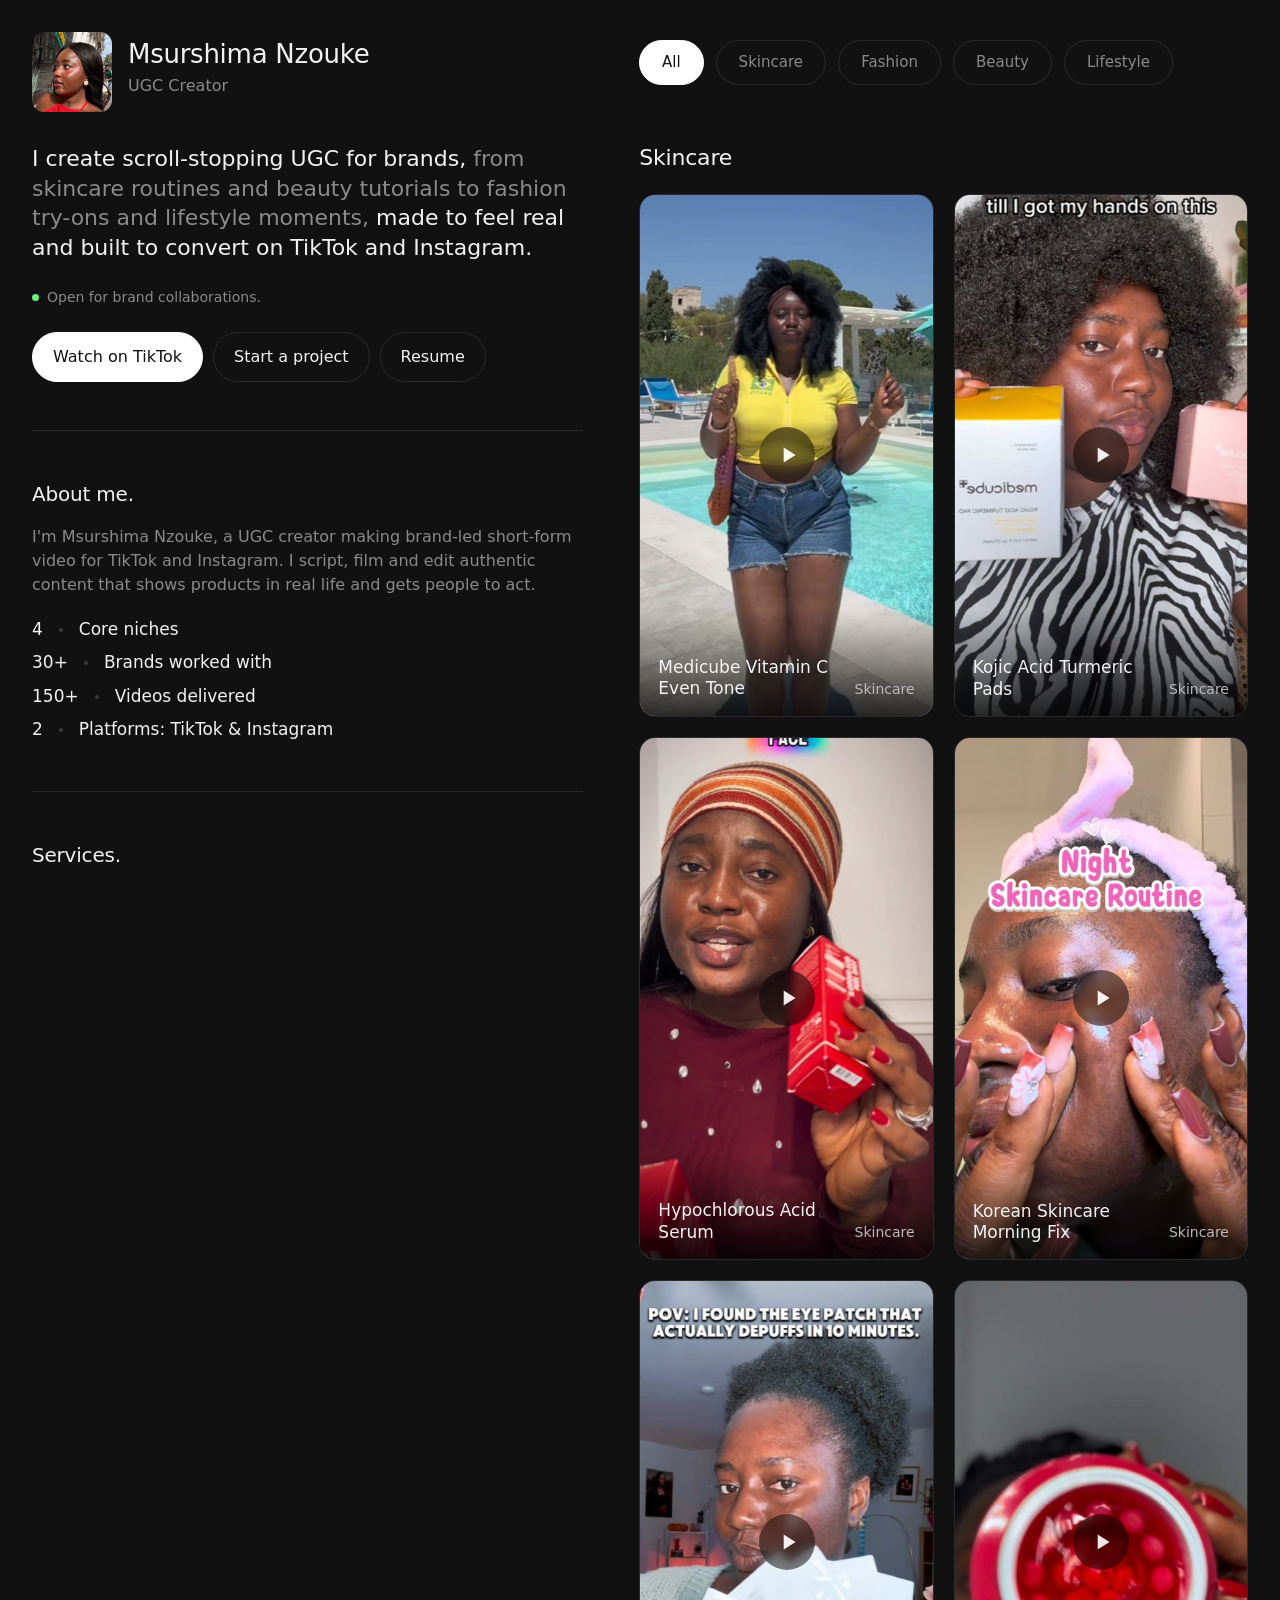
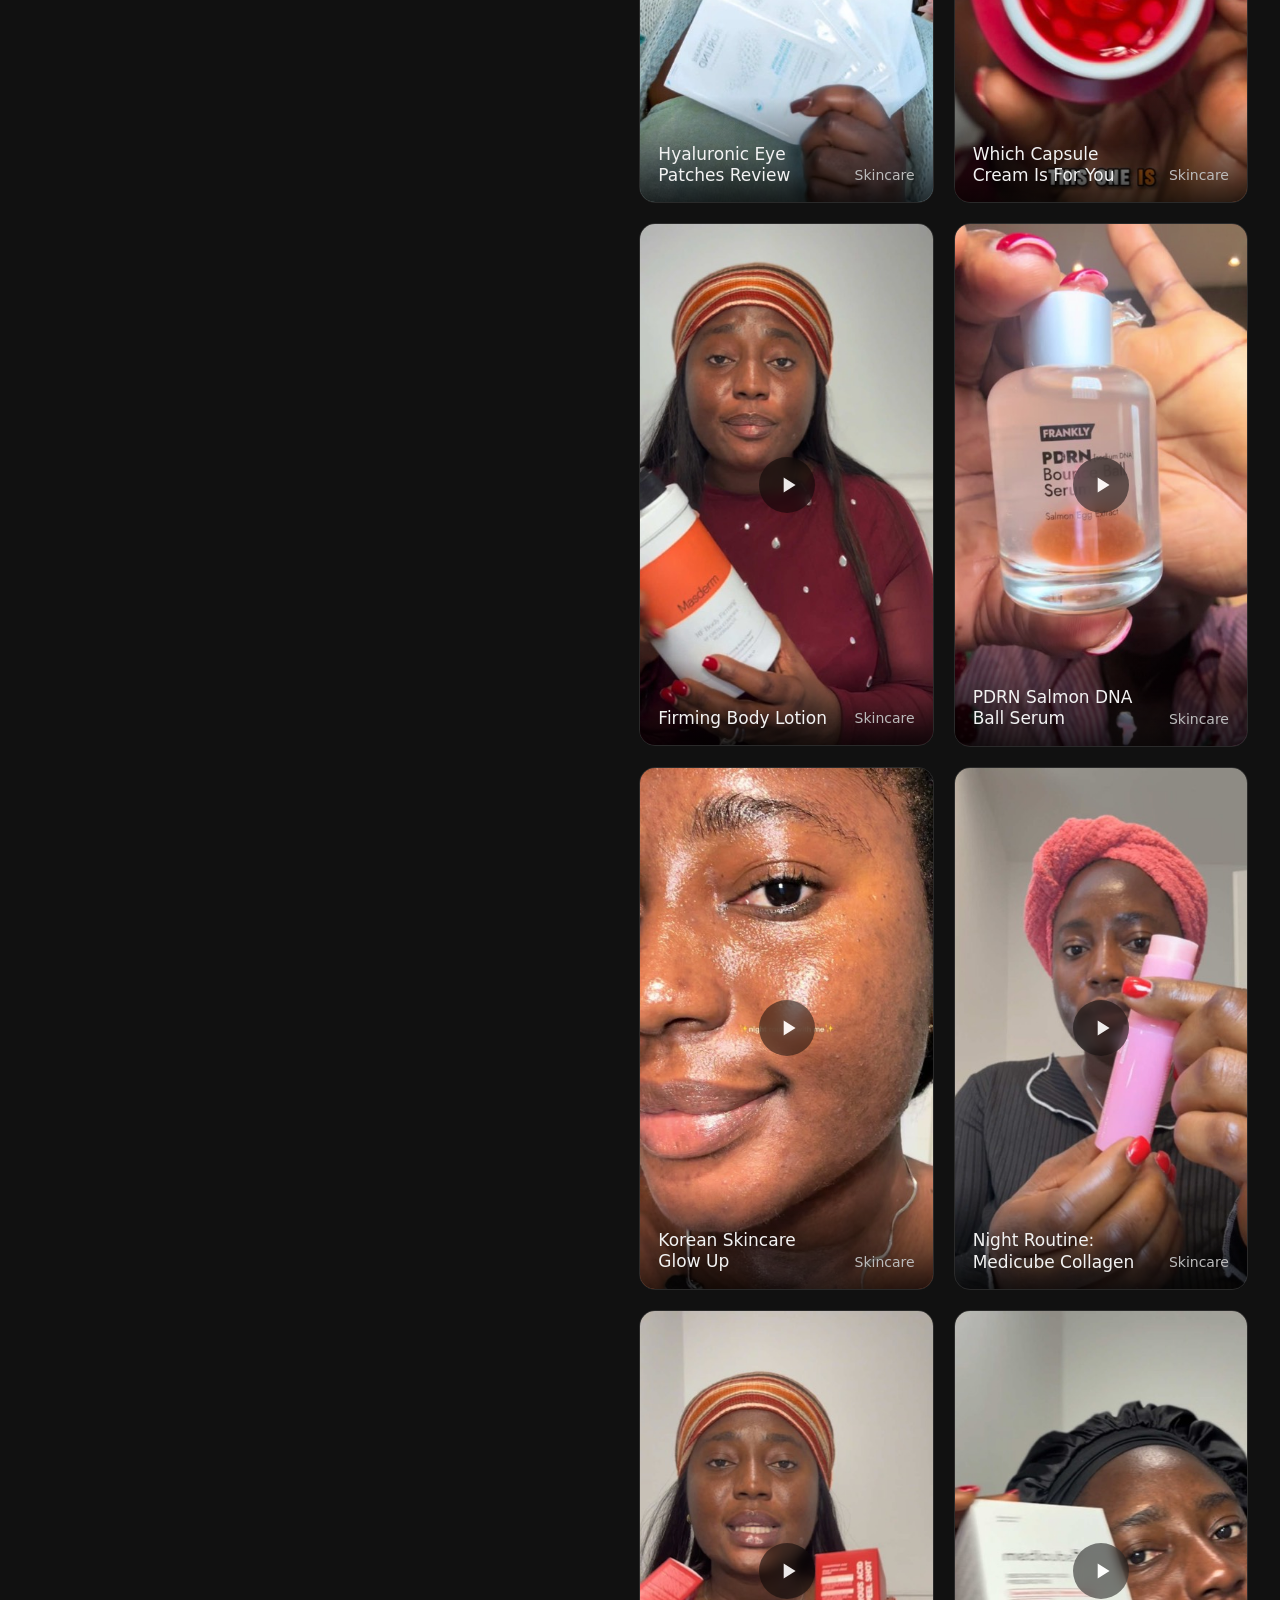
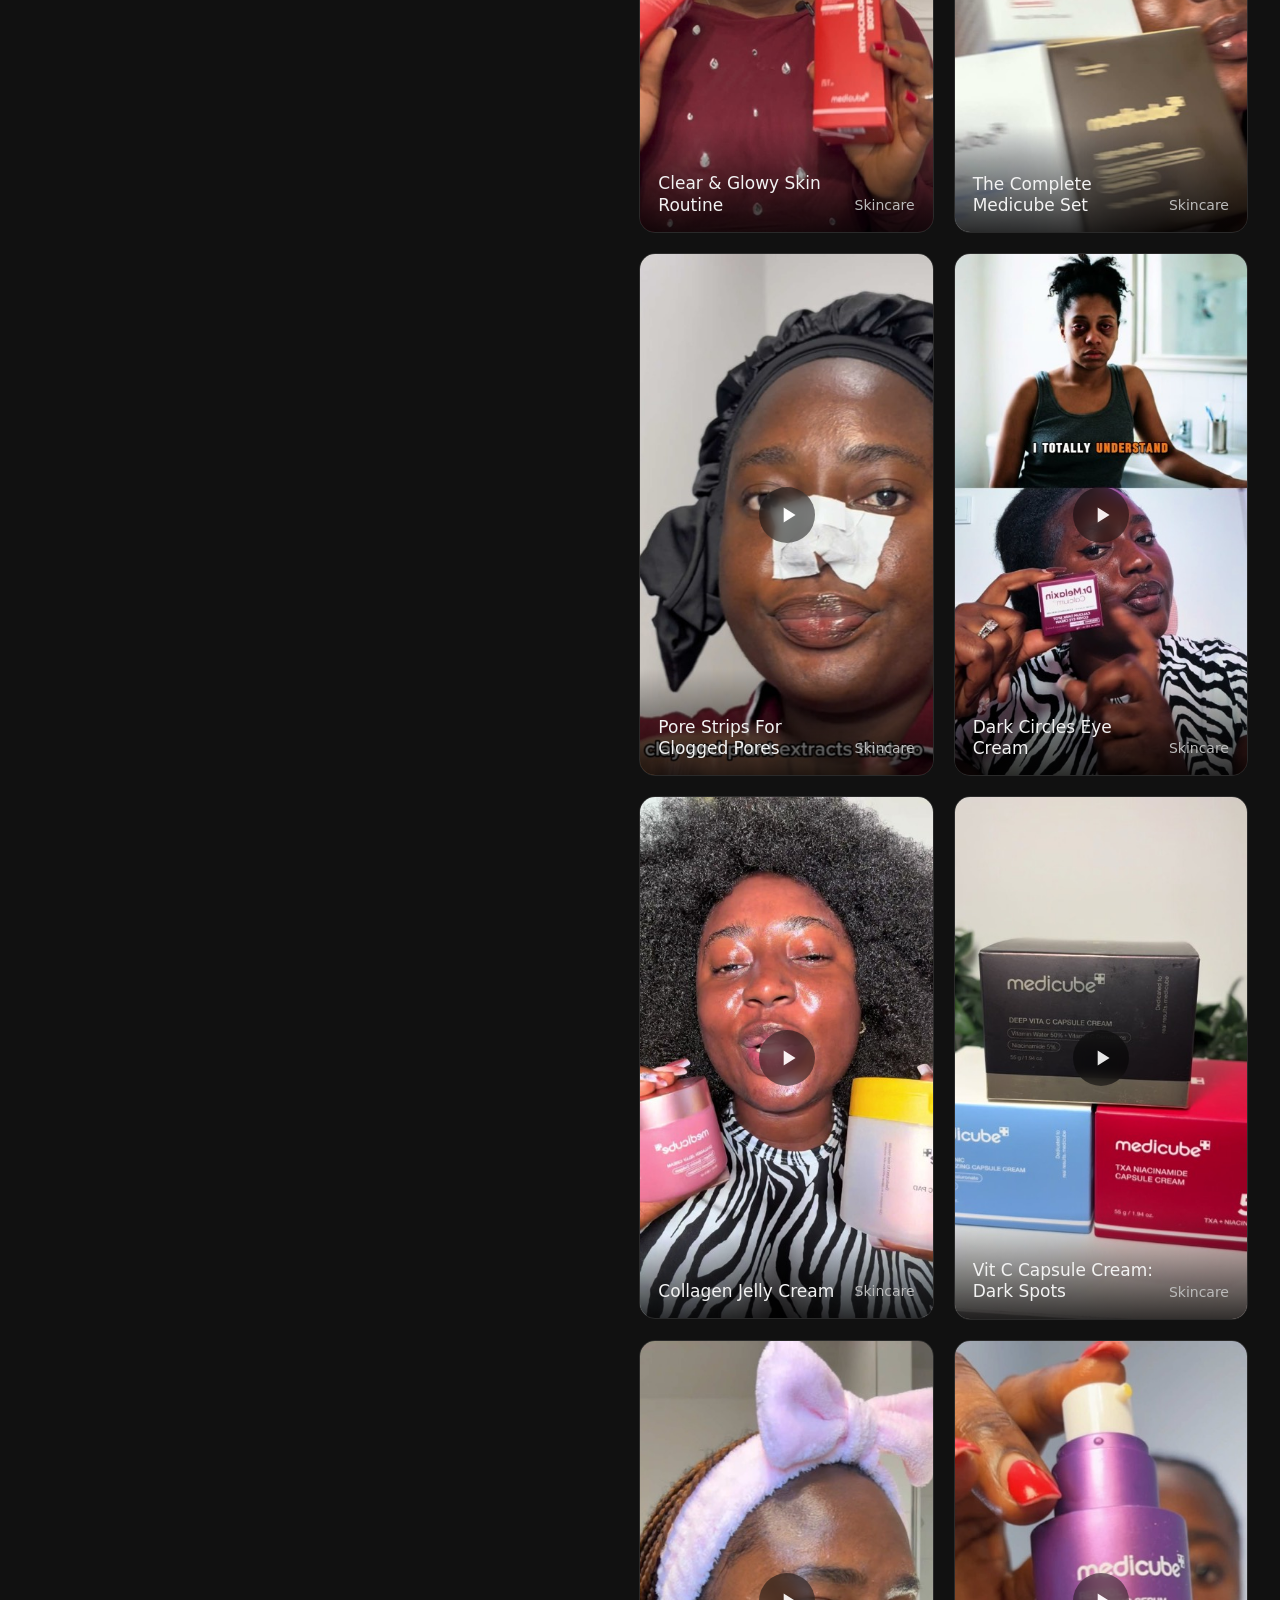
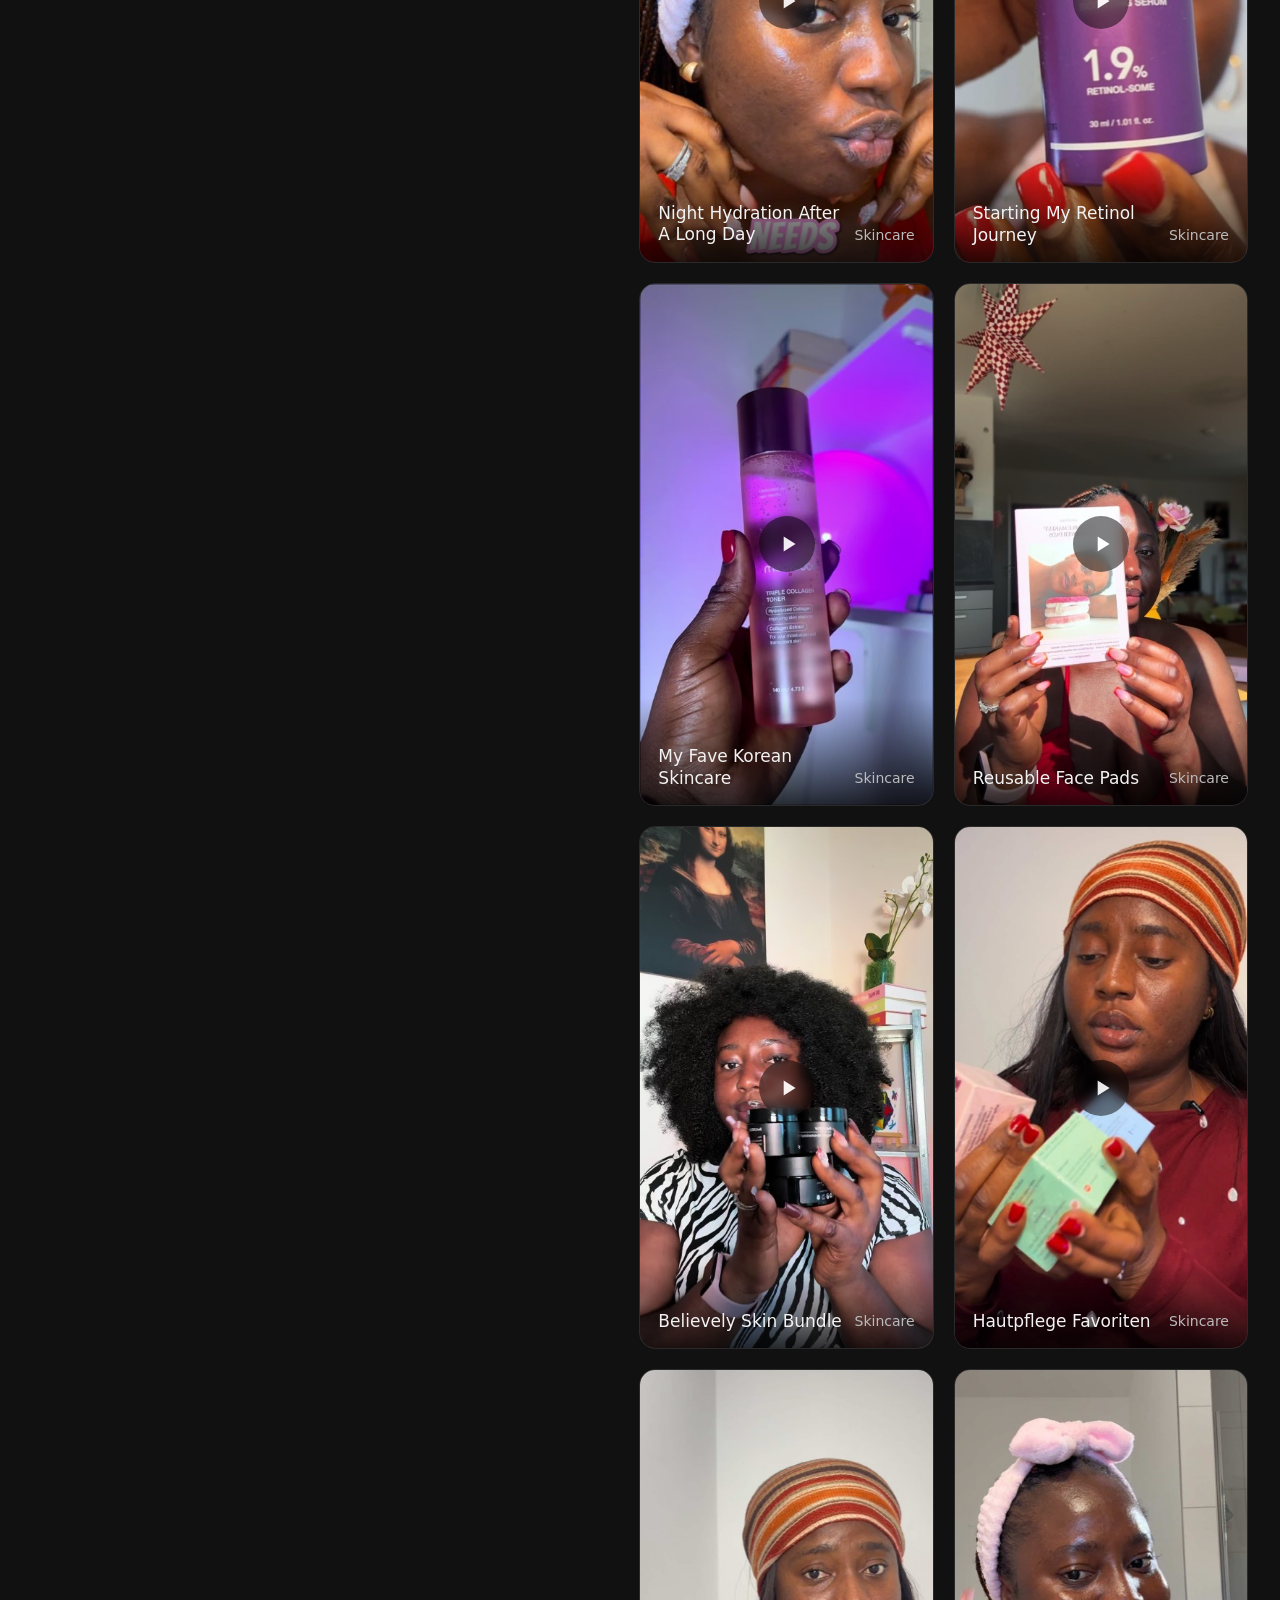
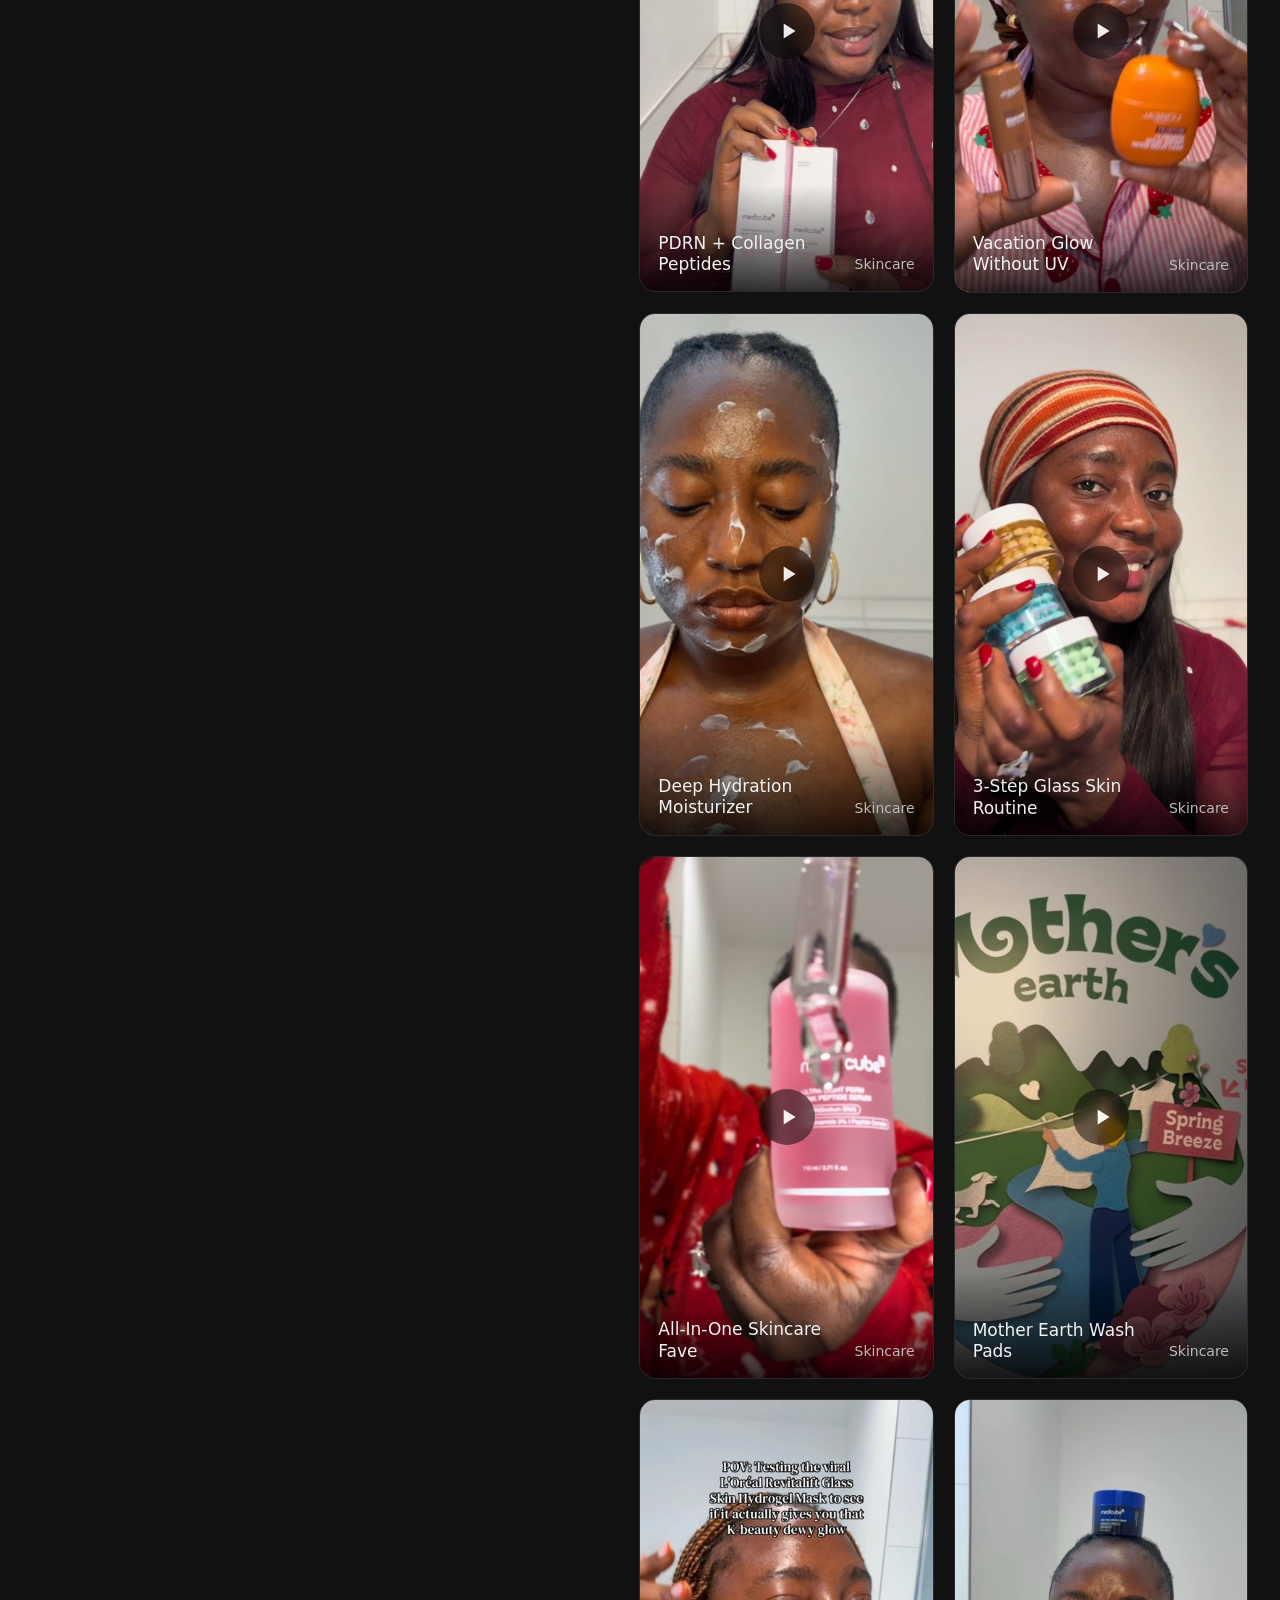
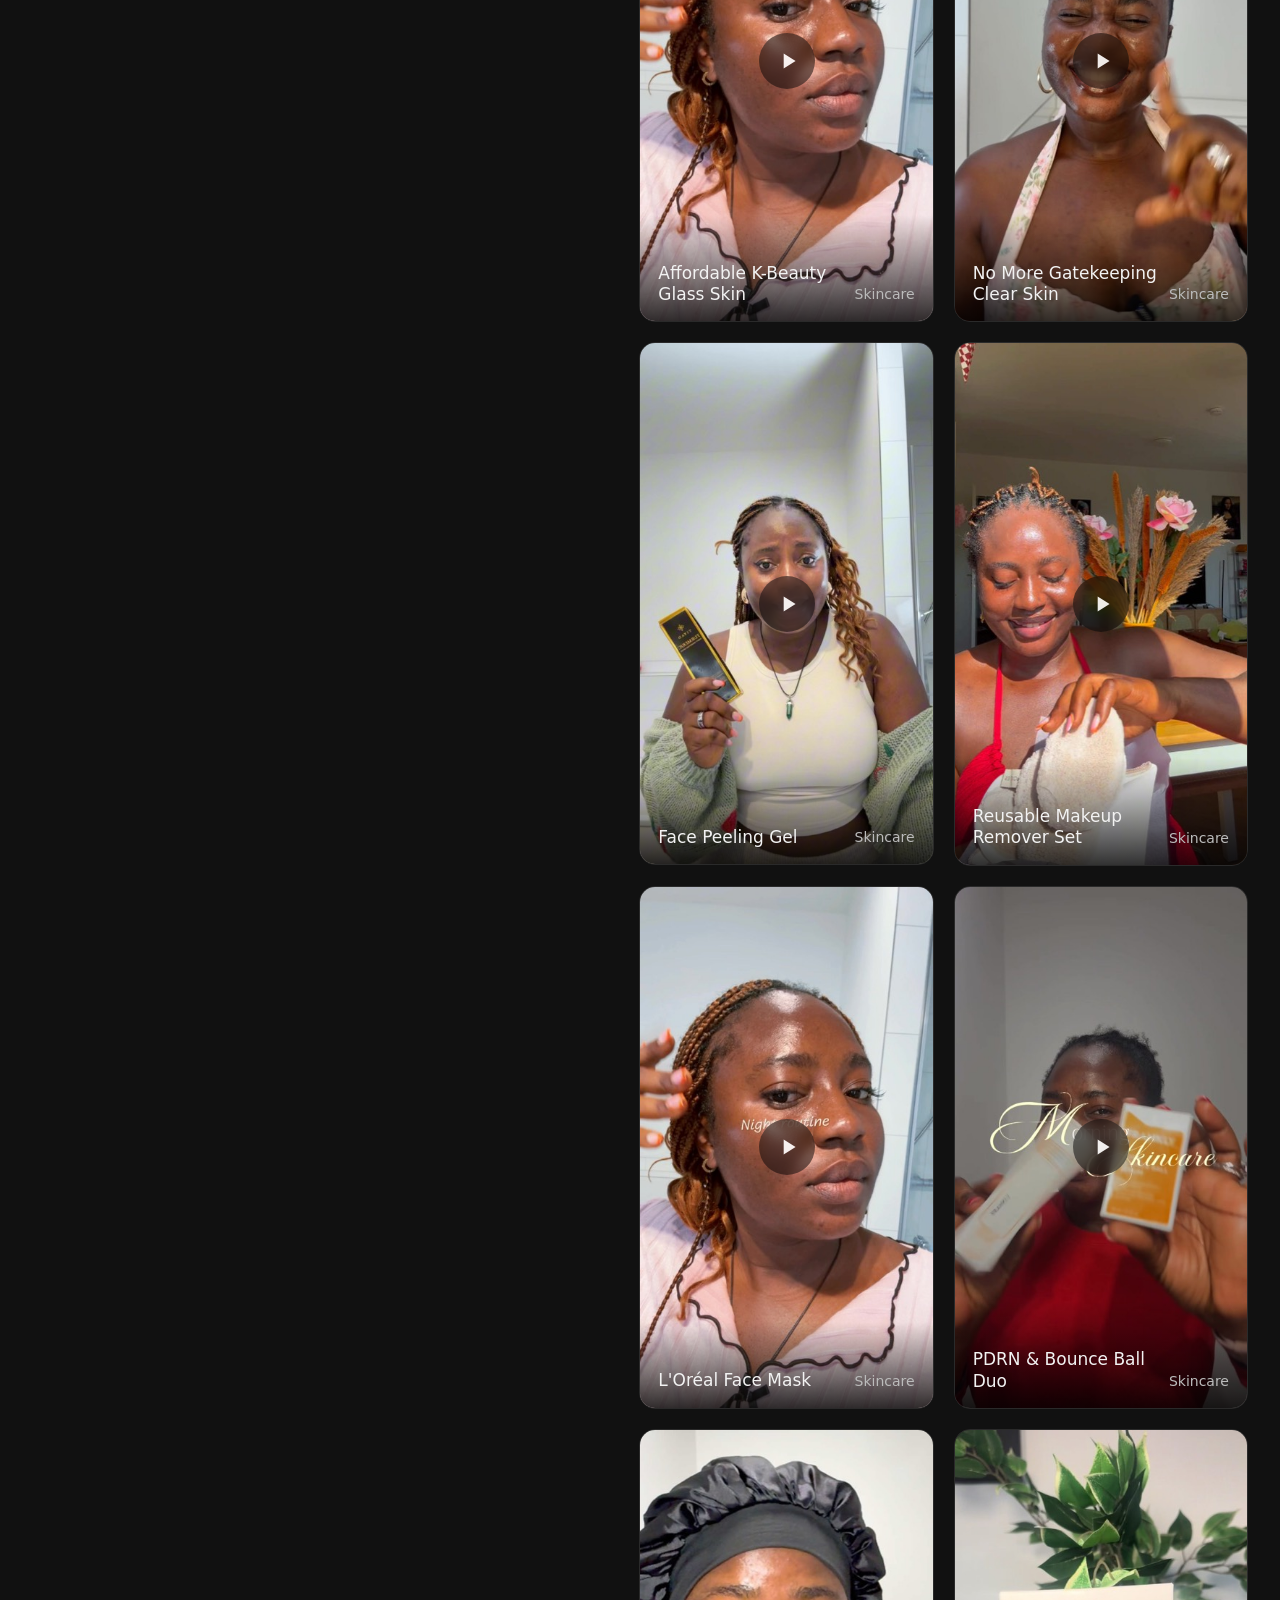
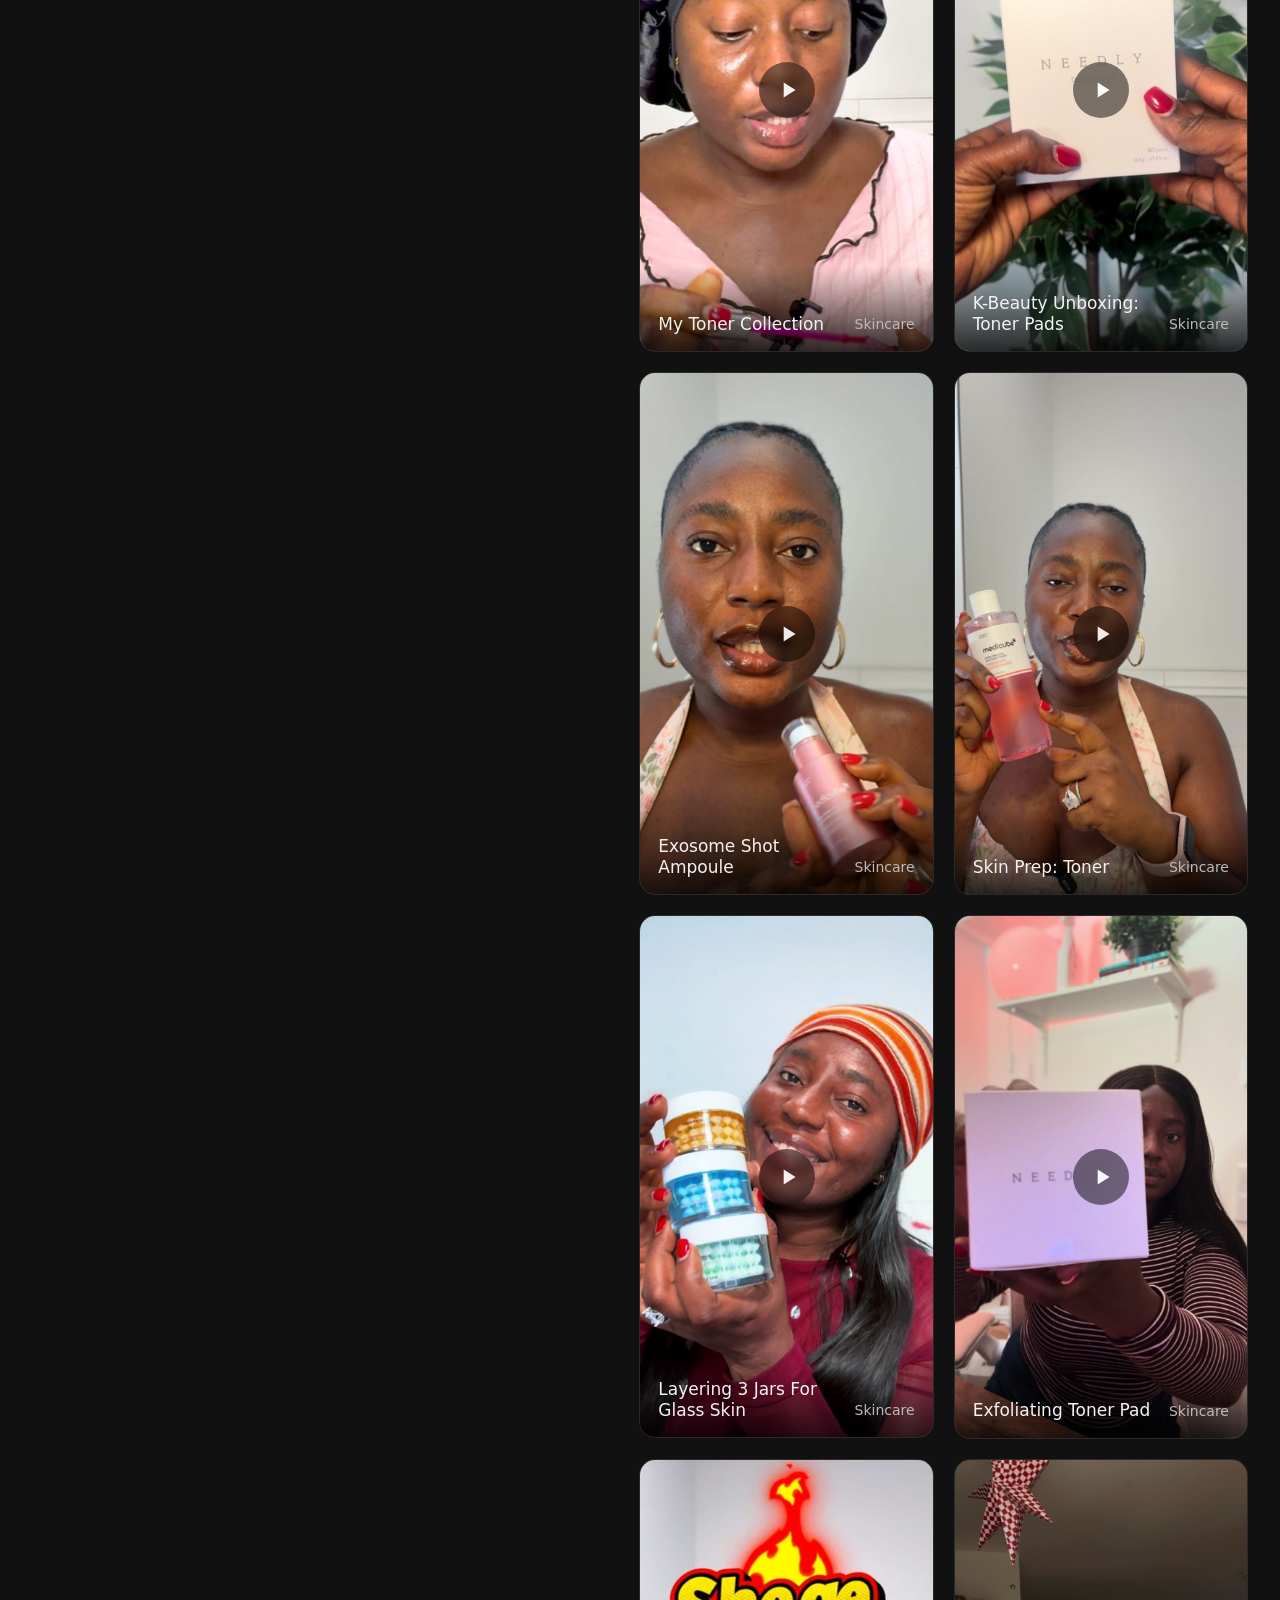
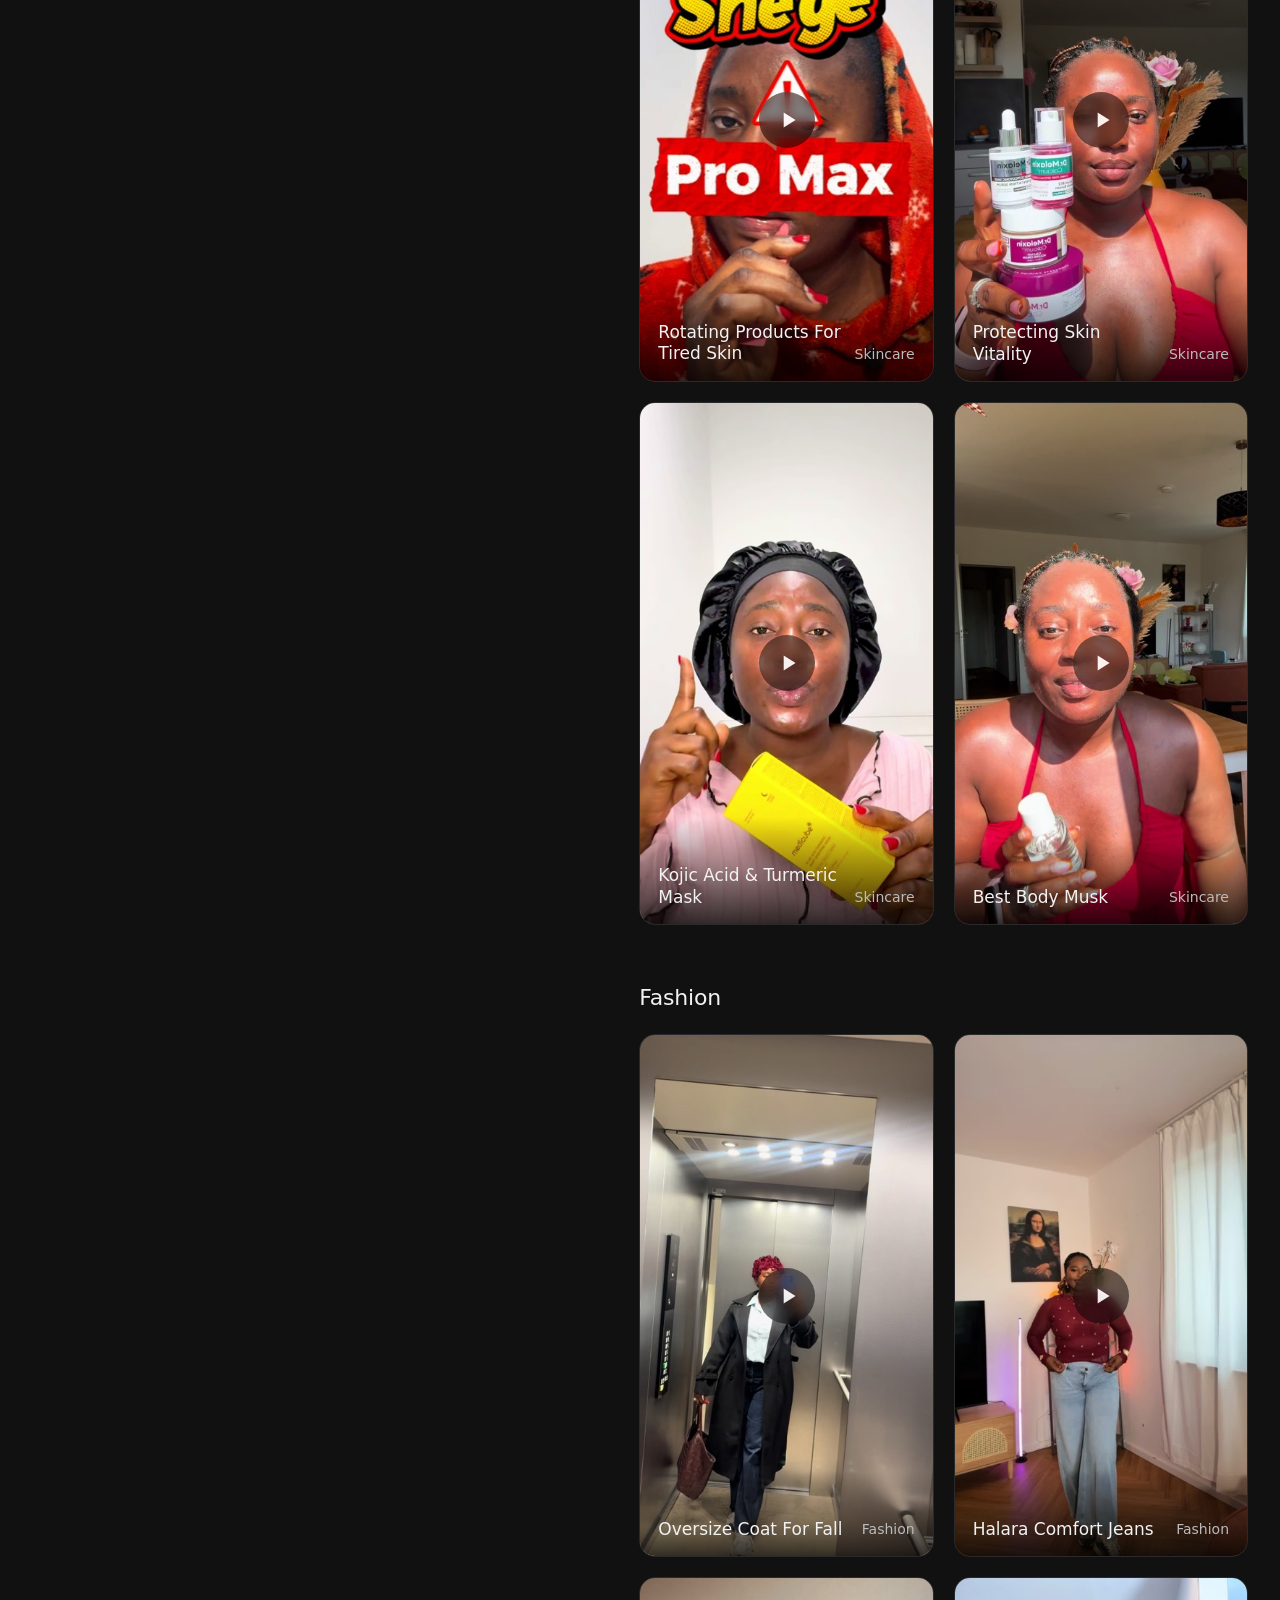
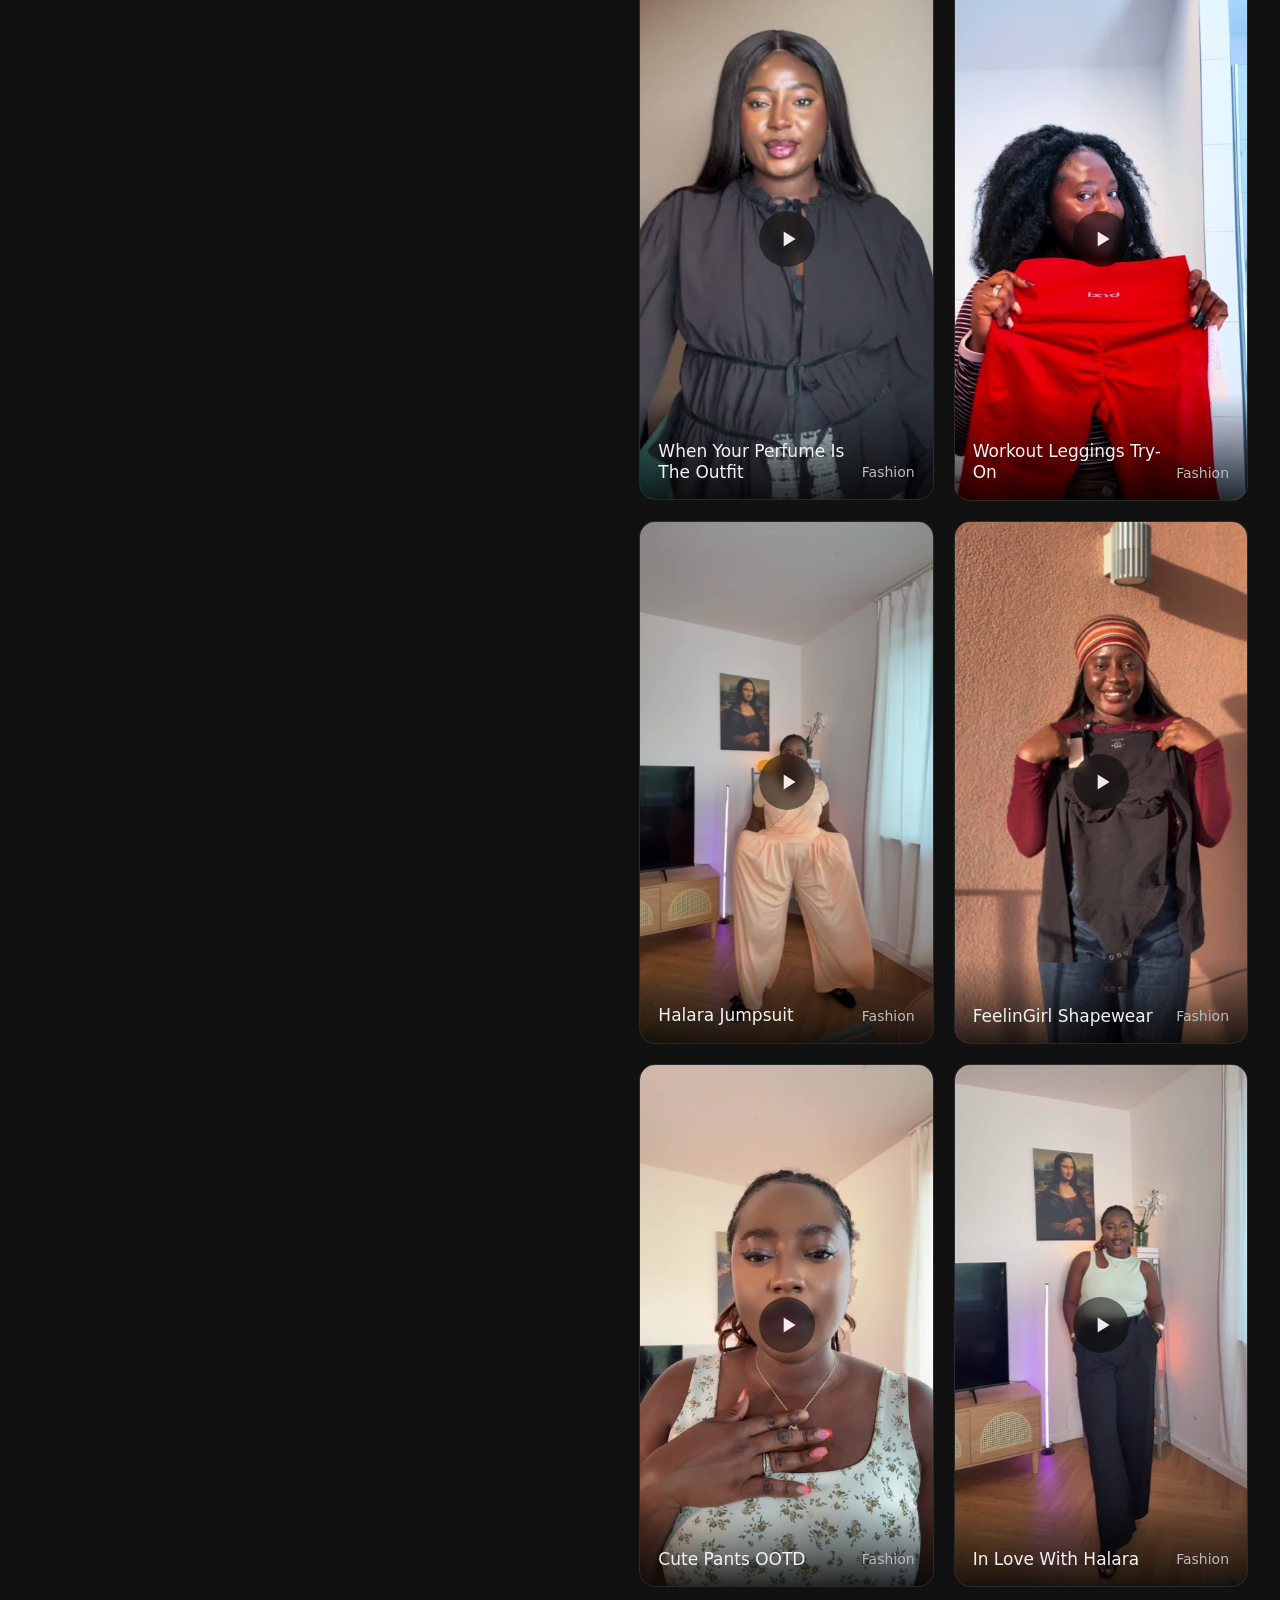
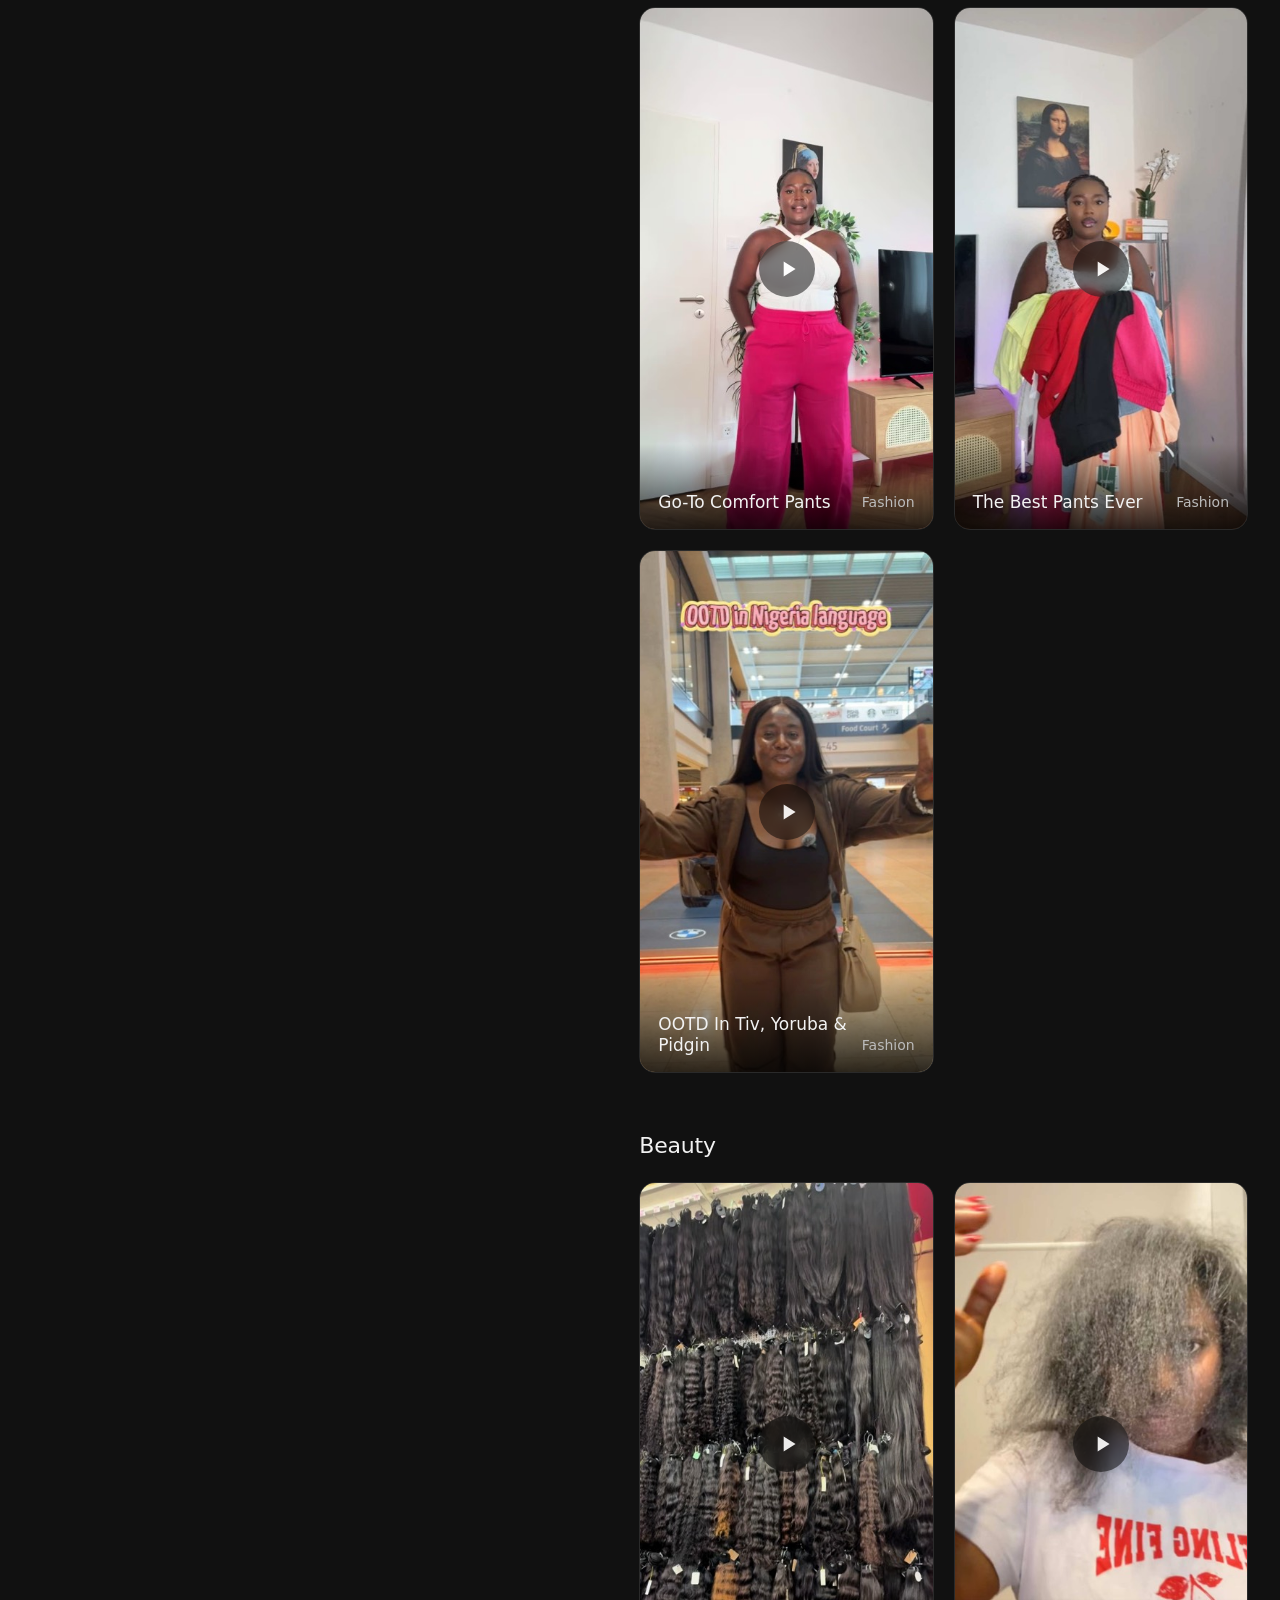
==== commit 66133bd0: "Link resume from homepage, update contact email and README" ====
--- a/index.html
+++ b/index.html
@@ -31,6 +31,7 @@
       <div class="cta-row">
         <a class="btn btn--light" href="https://www.tiktok.com/@msurshiman" target="_blank" rel="noopener">Watch on TikTok</a>
         <a class="btn btn--ghost" href="#contact">Start a project</a>
+        <a class="btn btn--ghost" href="resume/">Resume</a>
       </div>
 
       <hr />
@@ -132,7 +133,7 @@
       <footer id="contact">
         <h2>Reach out.</h2>
         <p class="muted">Let's work together to bring your ideas to life.</p>
-        <p><a class="link" href="mailto:nzoukemsurshima@gmail.com">nzoukemsurshima@gmail.com</a></p>
+        <p><a class="link" href="mailto:msurshimanzouke@gmail.com">msurshimanzouke@gmail.com</a></p>
         <p class="links">
           <a class="link" href="https://www.tiktok.com/@msurshiman" target="_blank" rel="noopener">TikTok</a>
           <a class="link" href="https://linktr.ee/msurshiman" target="_blank" rel="noopener">Linktree</a>
--- a/css/styles.css
+++ b/css/styles.css
@@ -64,7 +64,12 @@
 .stack { list-style: none; padding: 0; margin: 0; display: grid; gap: 22px; }
 .stack li { display: flex; gap: 16px; align-items: center; }
 .stack li p { margin: 0; }
-.stack-icon { width: 44px; height: 44px; border-radius: 12px; background: var(--c, #333); flex: none; opacity: .9; }
+.stack-icon { width: 44px; height: 44px; border-radius: 11px; background: #222; flex: none; object-fit: cover; }
+
+.brands { list-style: none; padding: 0; margin: 20px 0 0; display: grid; grid-template-columns: repeat(3, 1fr); gap: 12px; }
+.brands li { background: #1a1a1a; border: 1px solid var(--line); border-radius: 12px; height: 72px; box-sizing: border-box; display: flex; align-items: center; justify-content: center; padding: 16px 18px; overflow: hidden; }
+.brands img { width: auto; height: 100%; max-width: 100%; max-height: 100%; object-fit: contain; filter: brightness(0) invert(1); opacity: .85; transition: opacity .15s ease; }
+.brands li:hover img { opacity: 1; }
 
 .xp { margin-bottom: 22px; }
 .xp h3 { margin-bottom: 6px; }
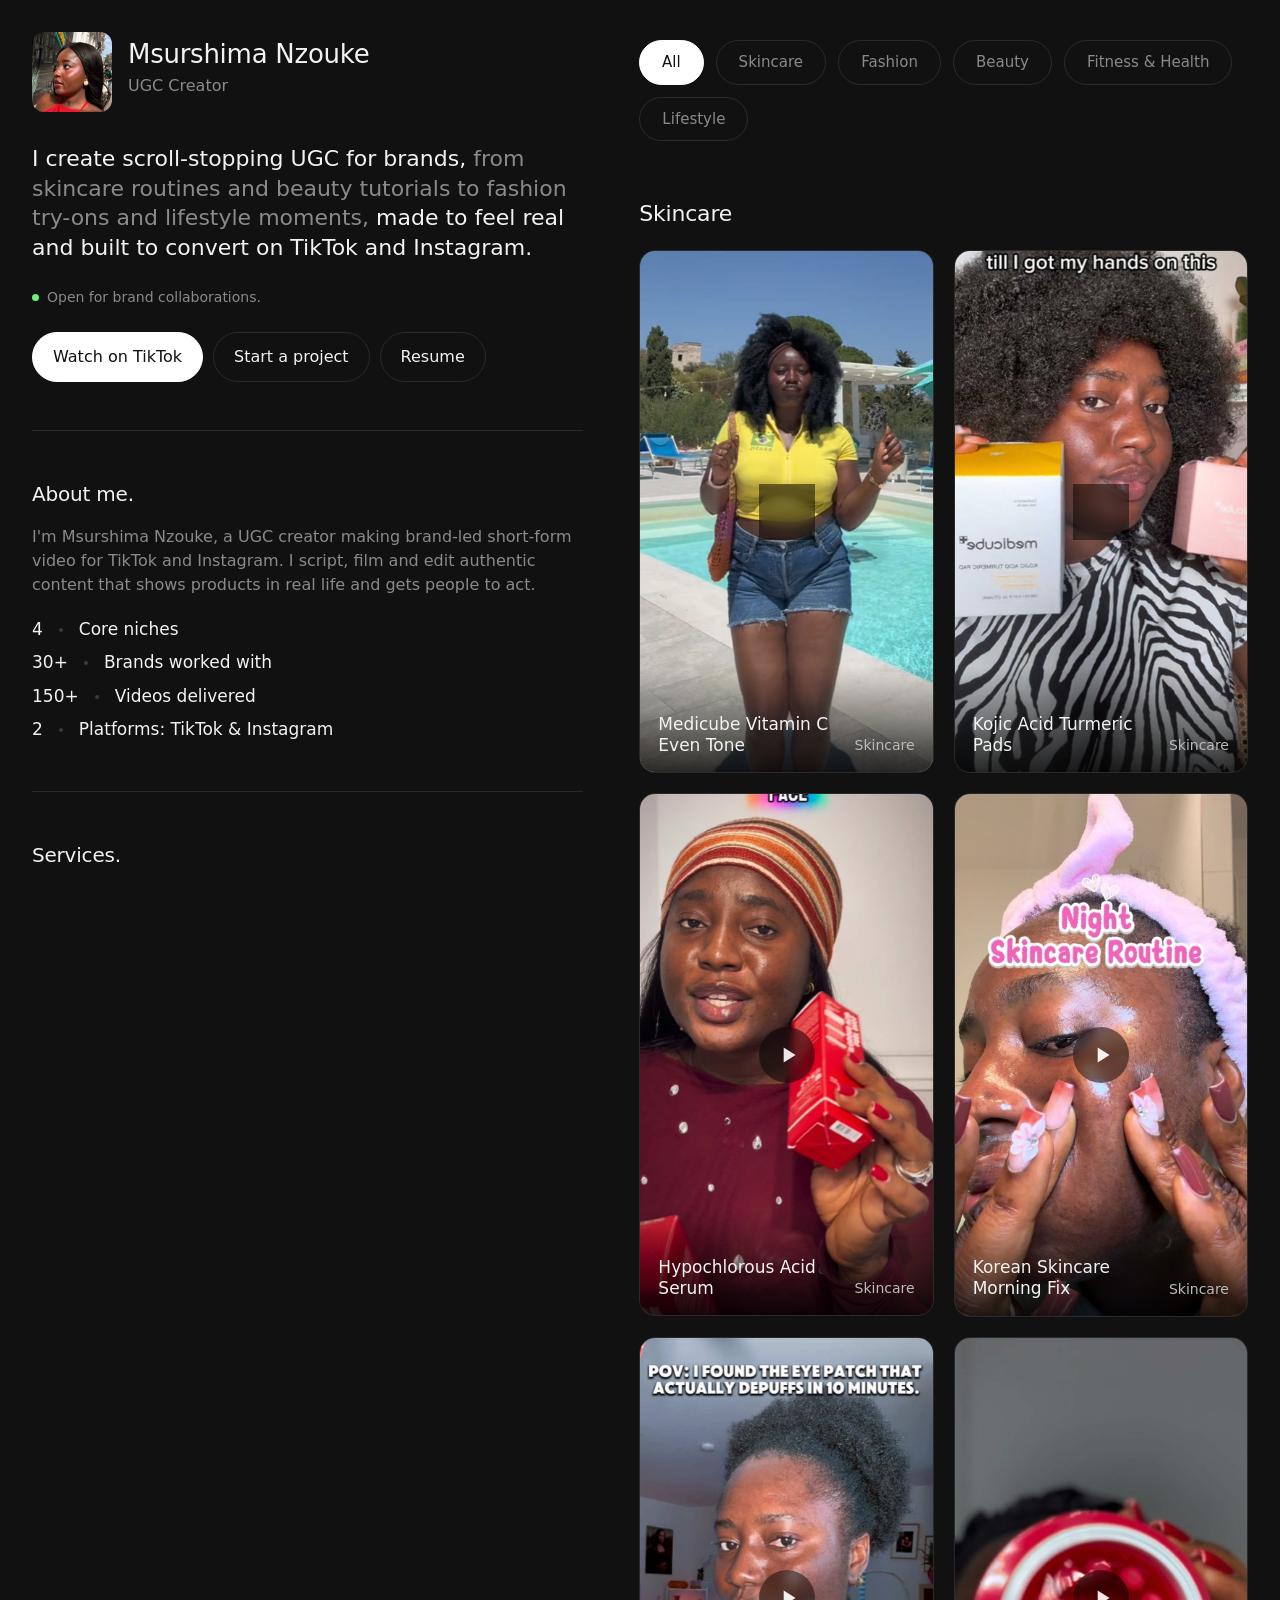
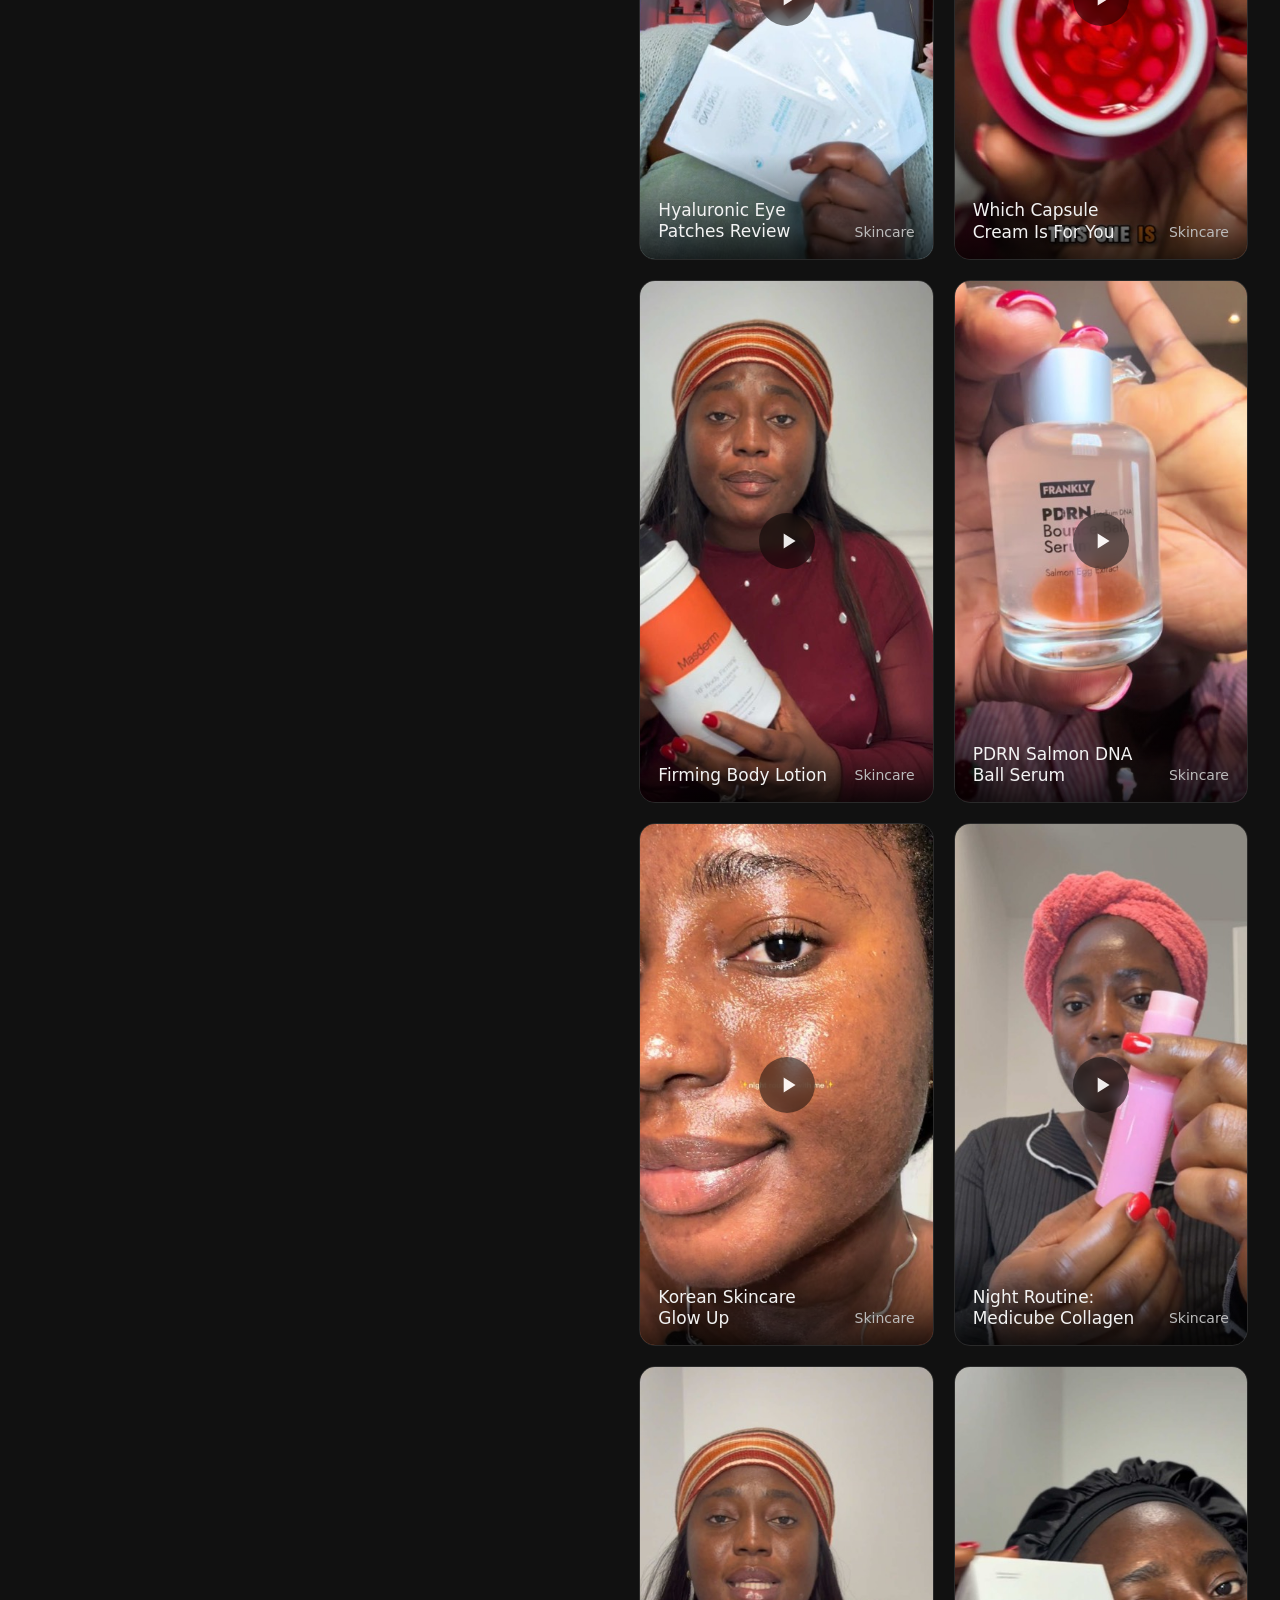
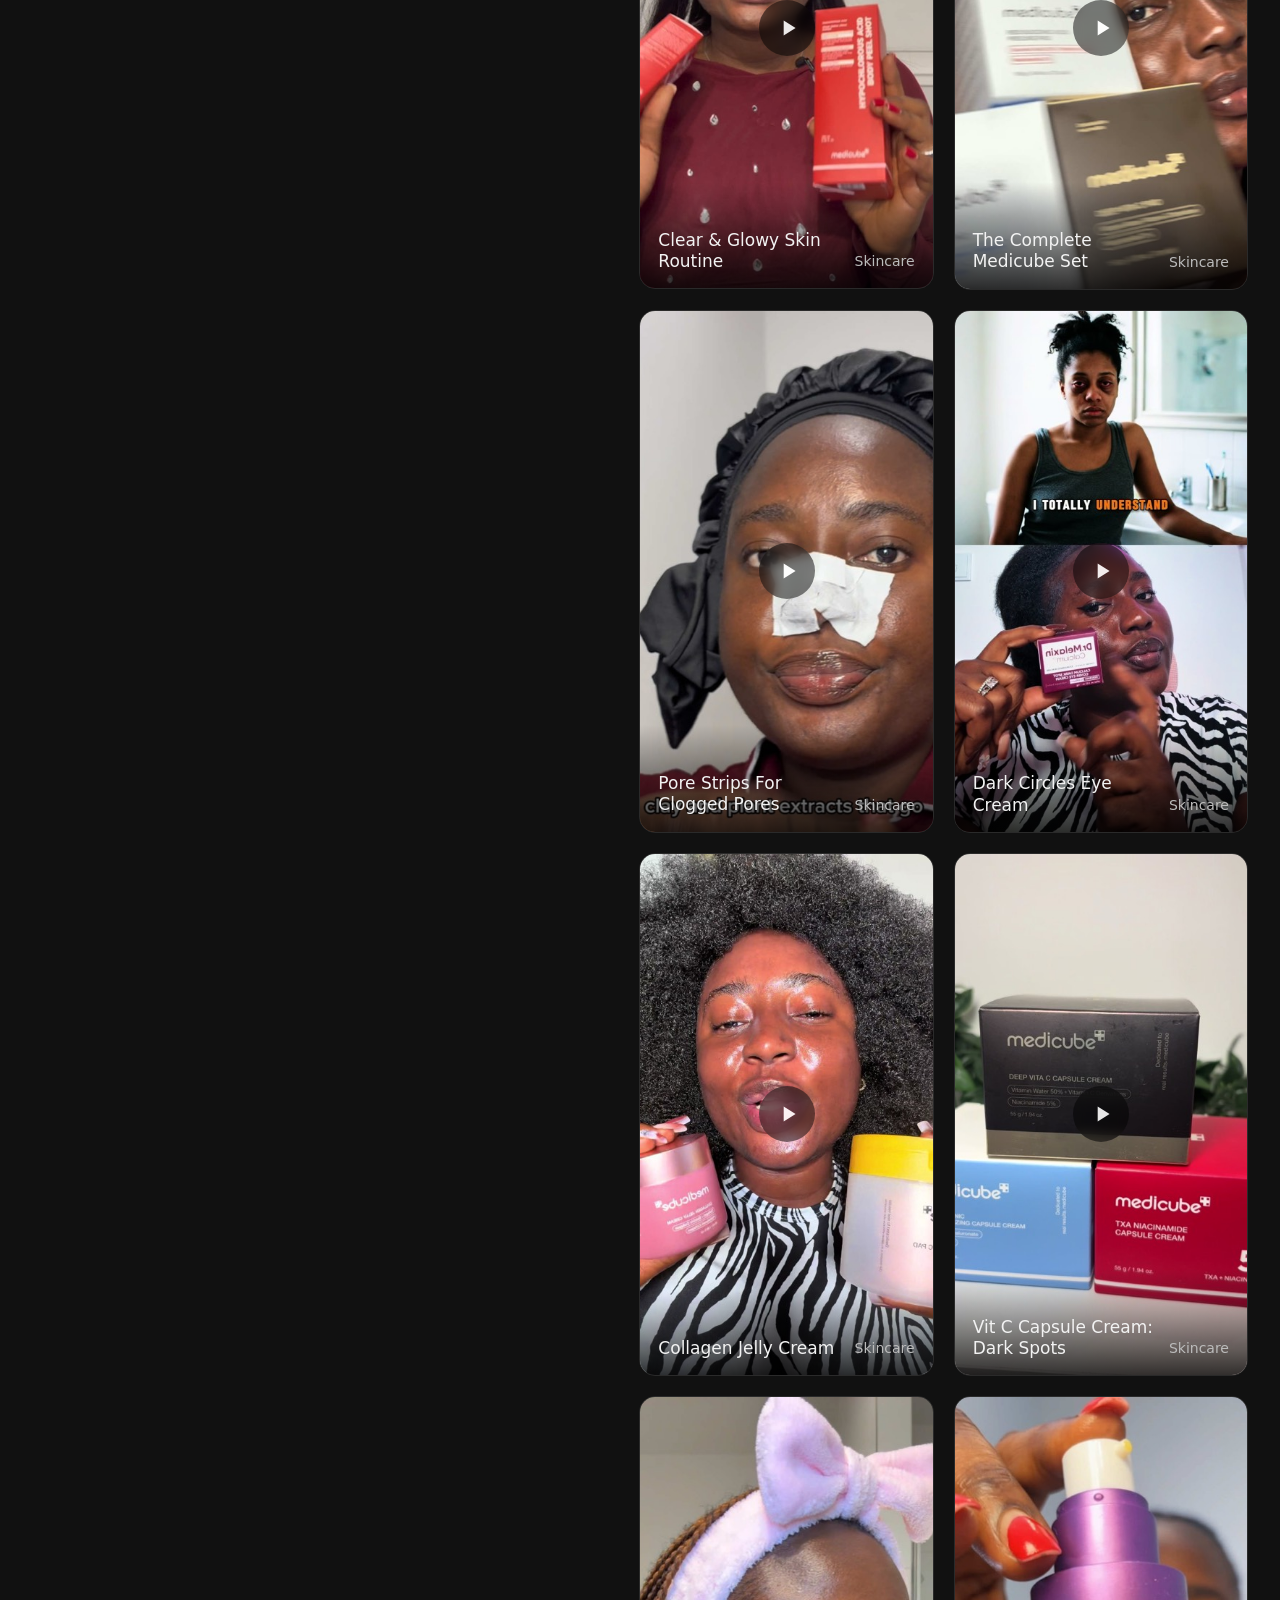
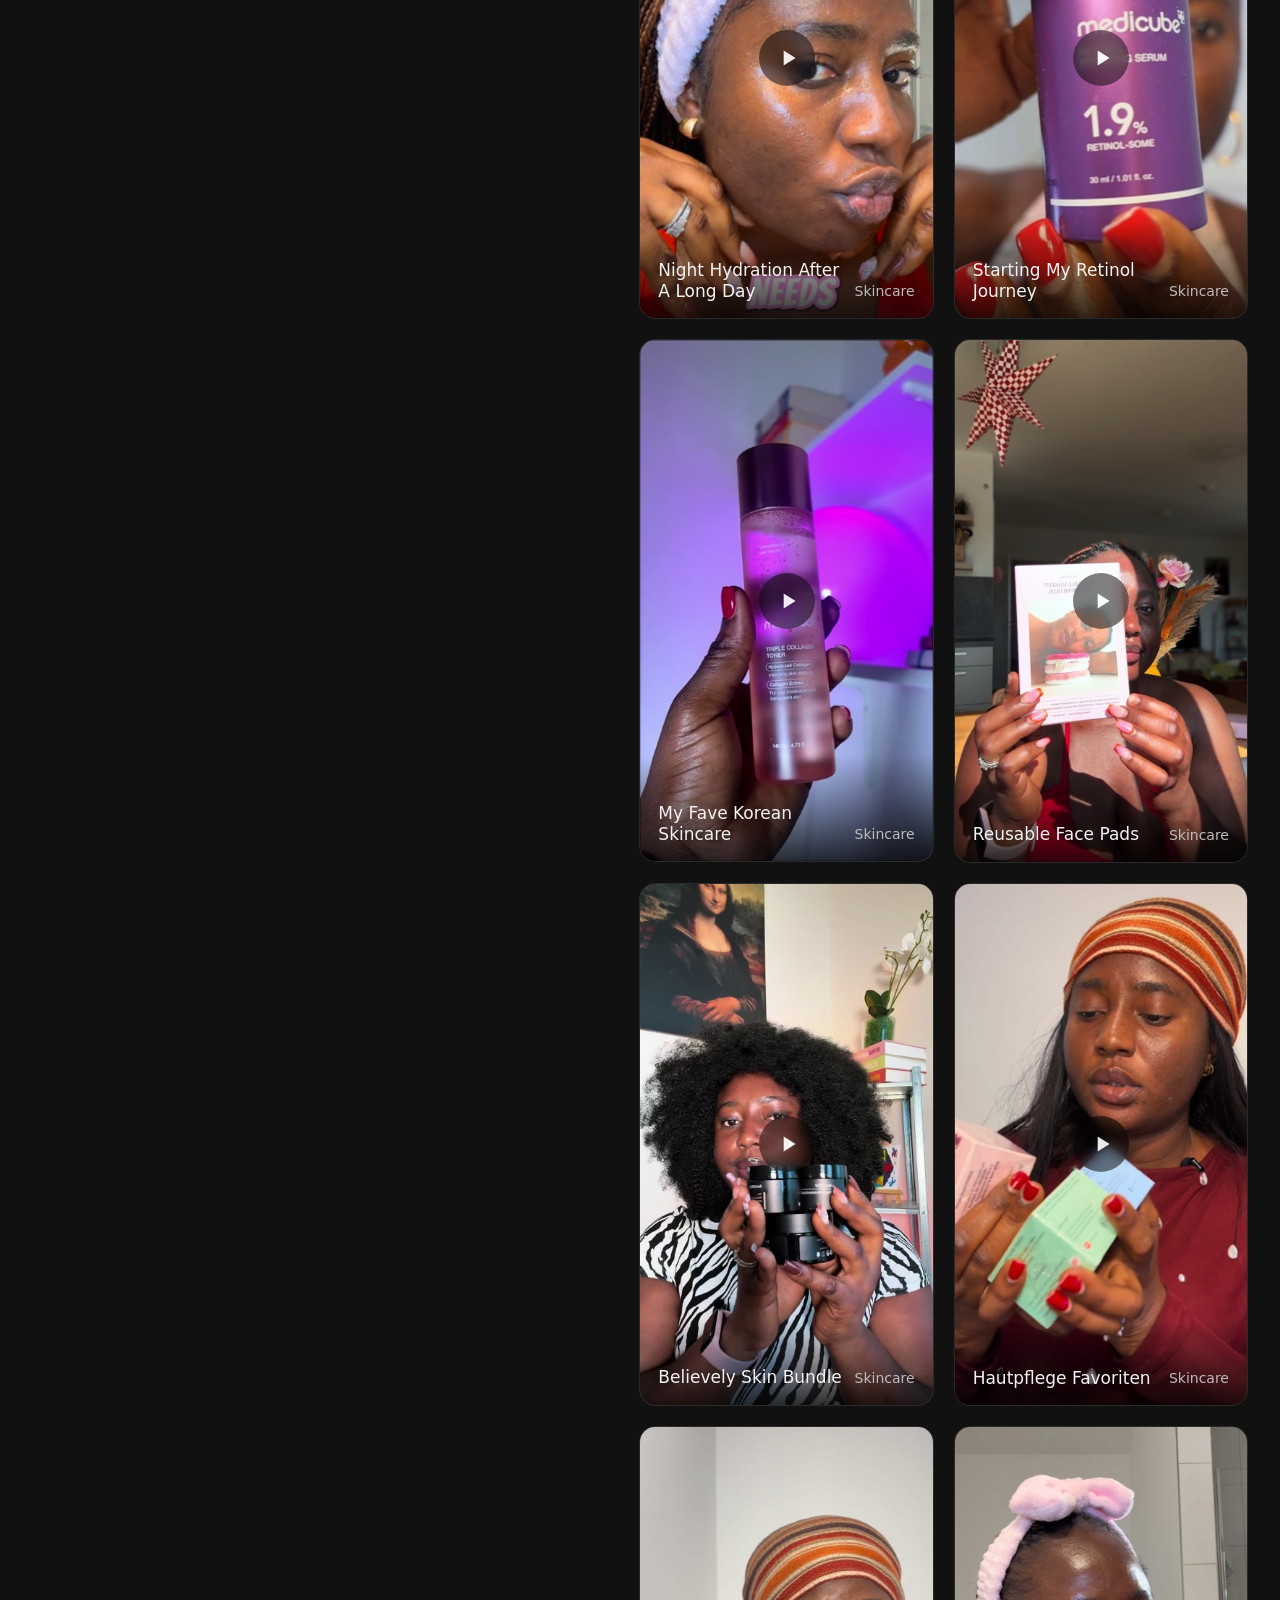
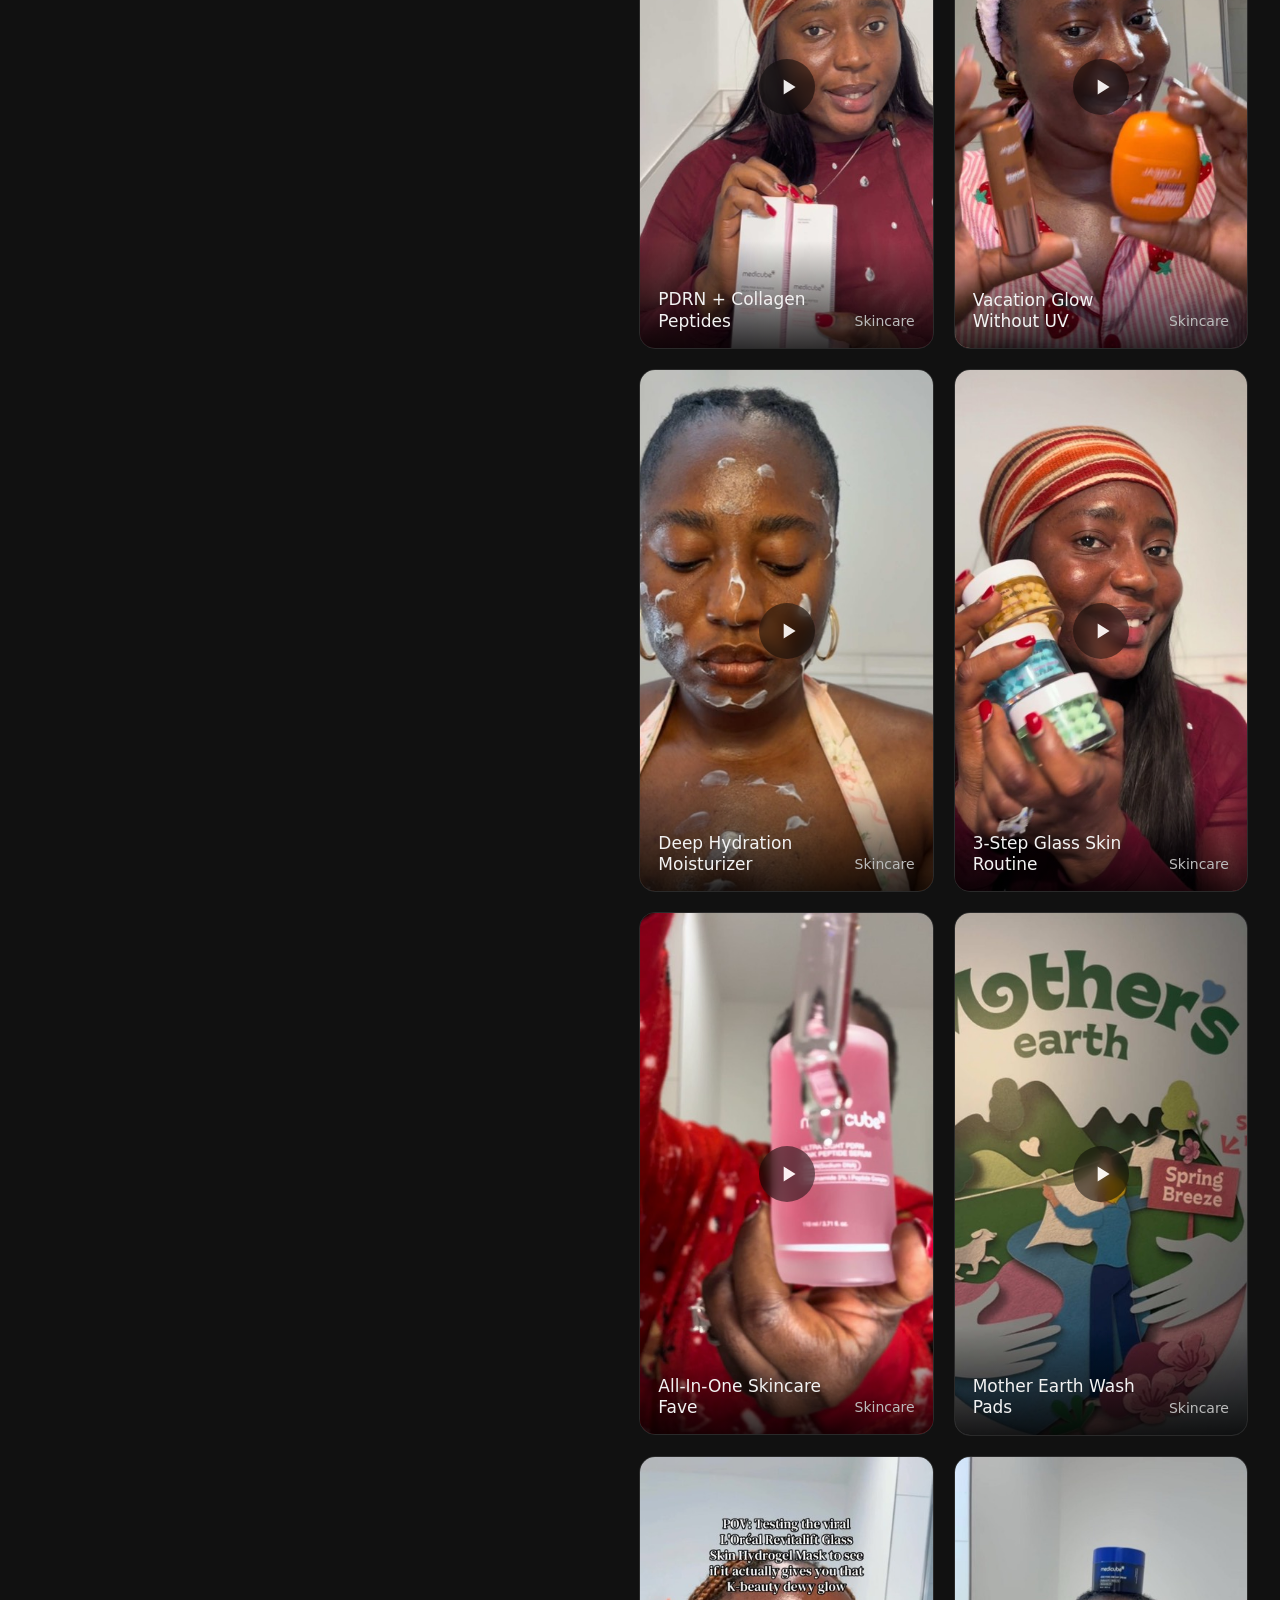
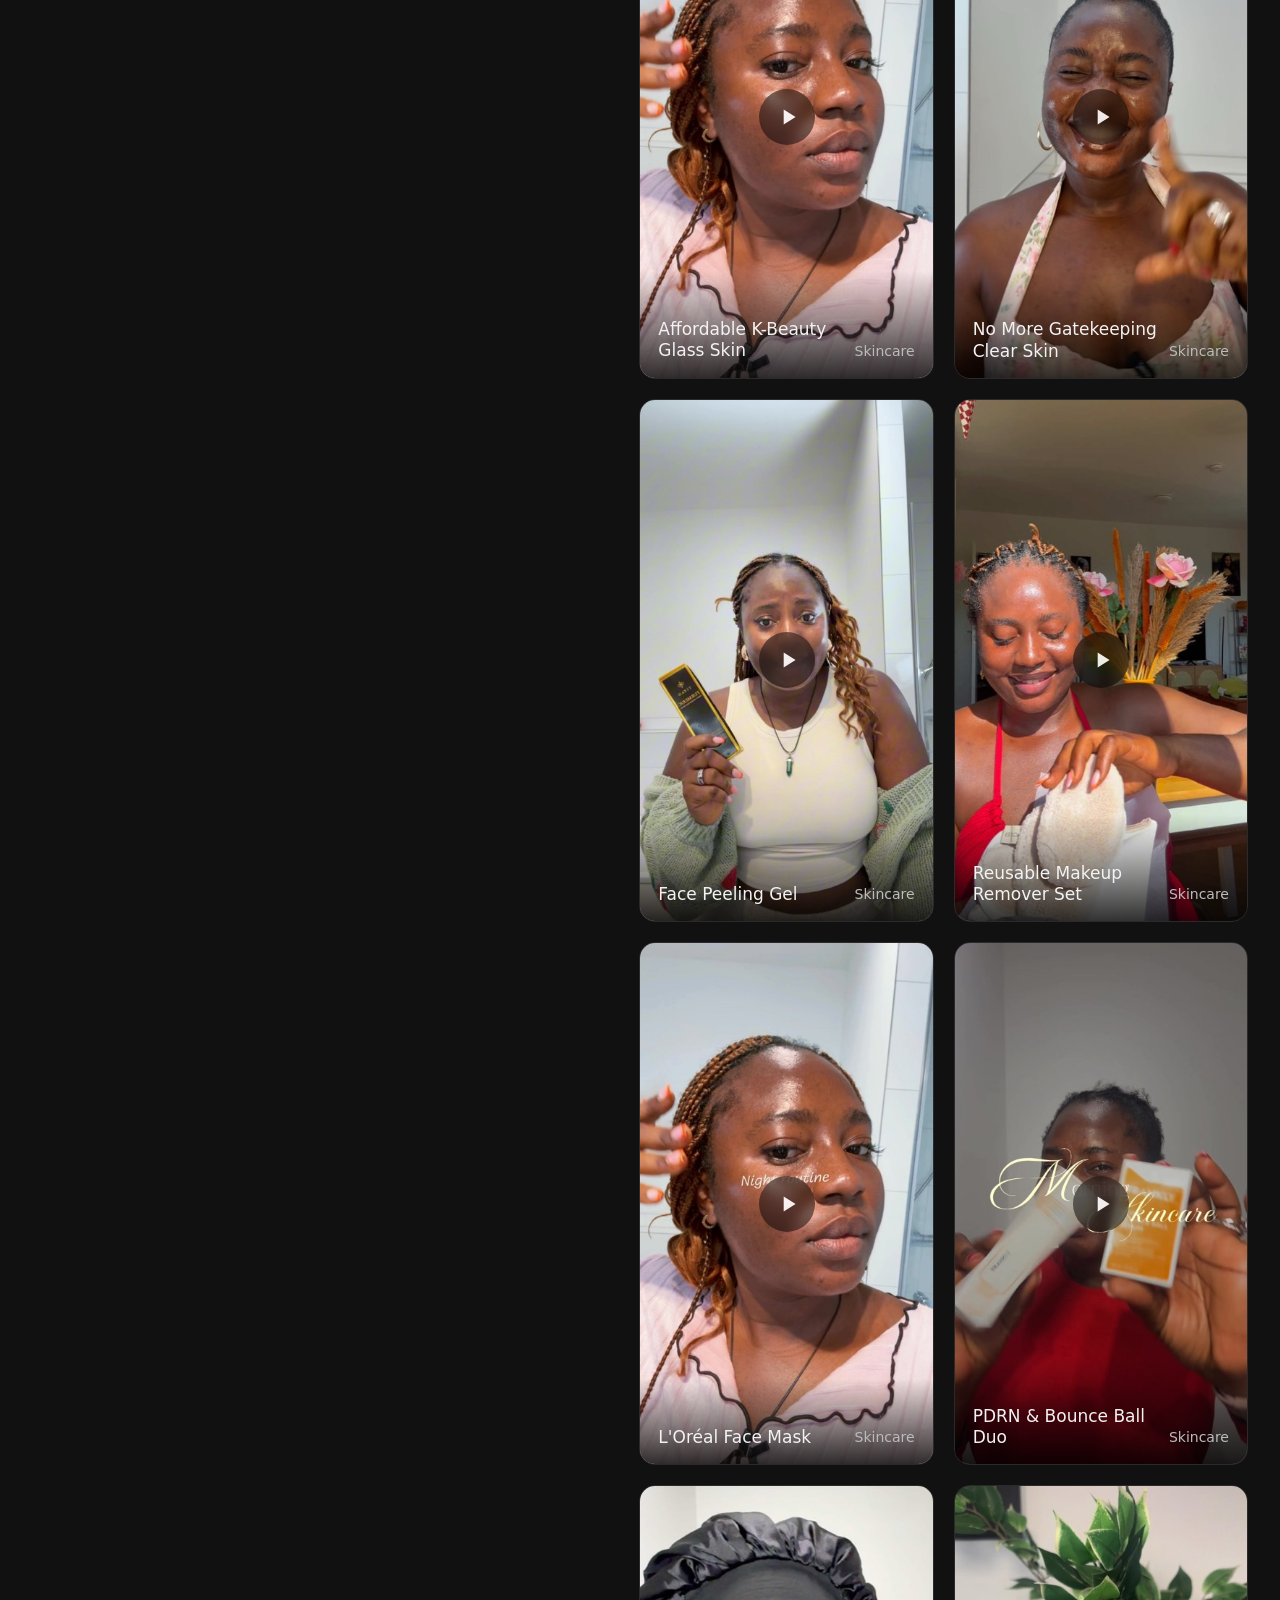
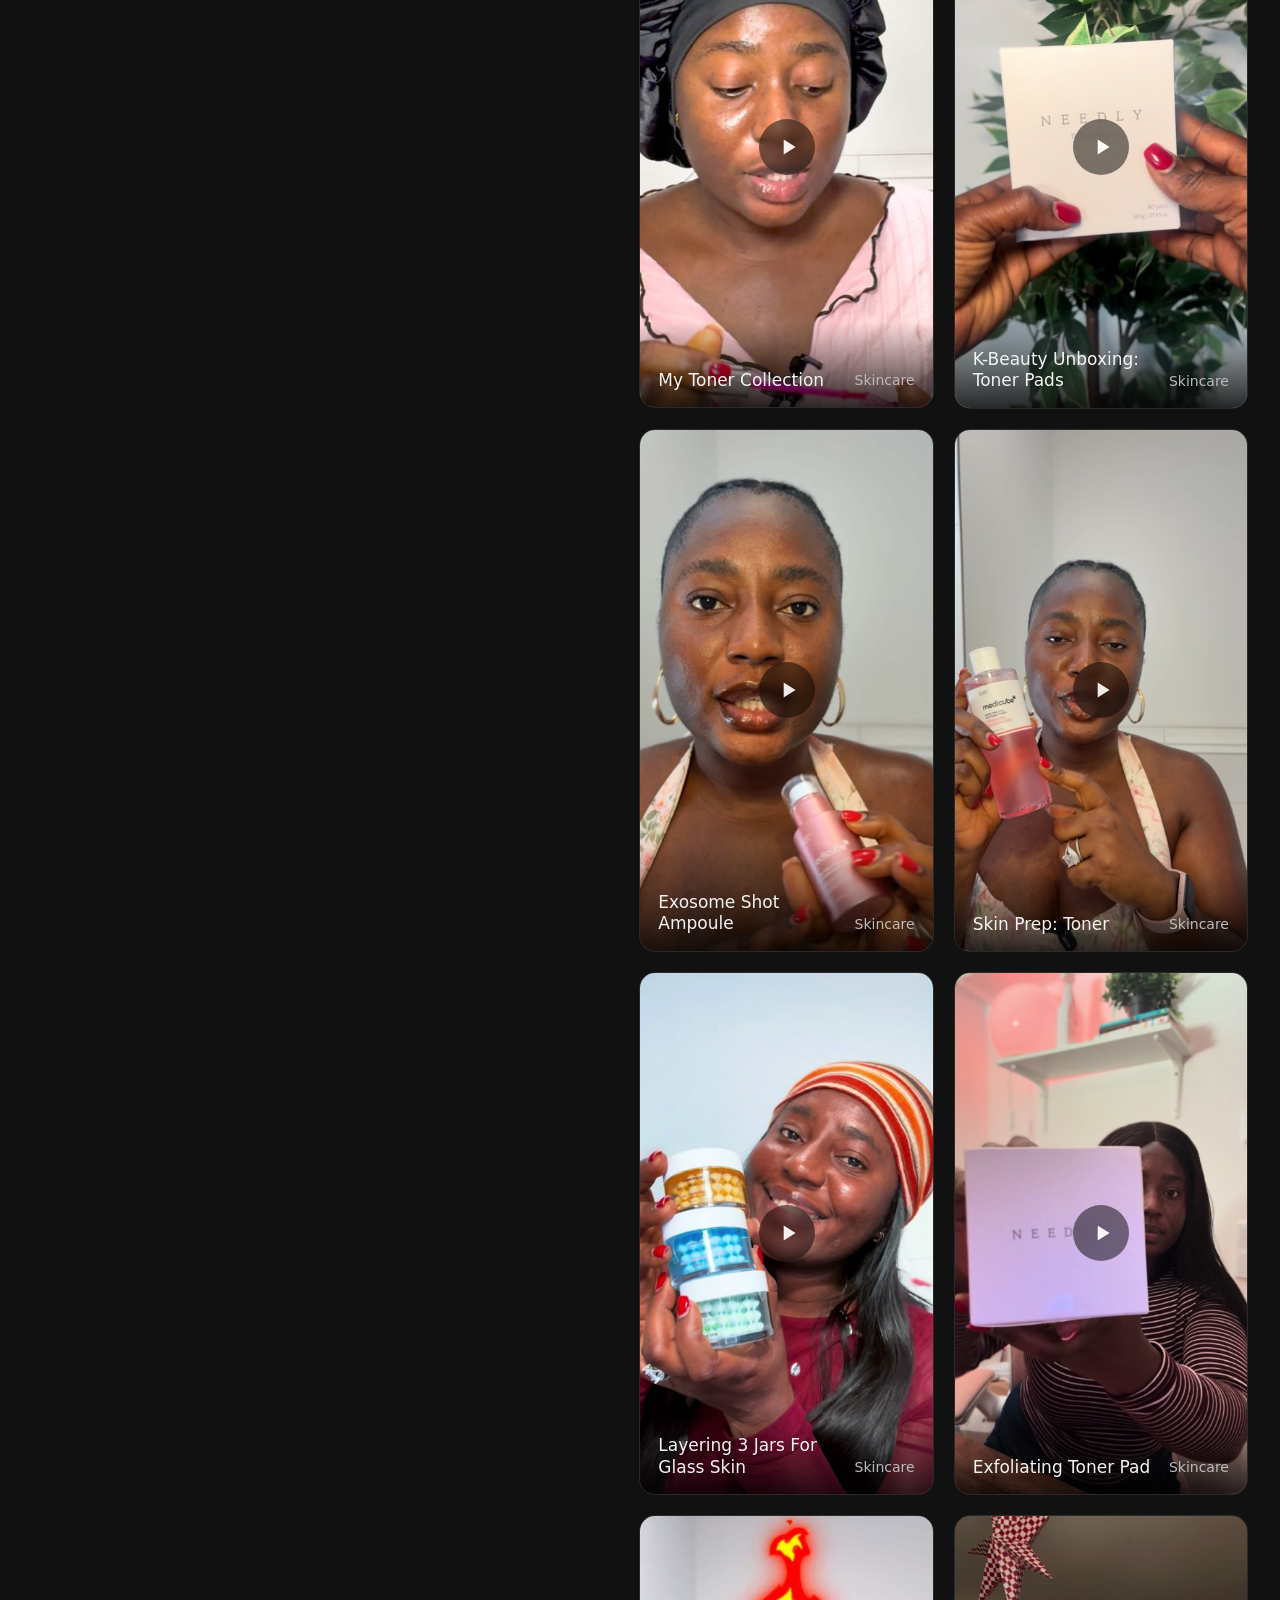
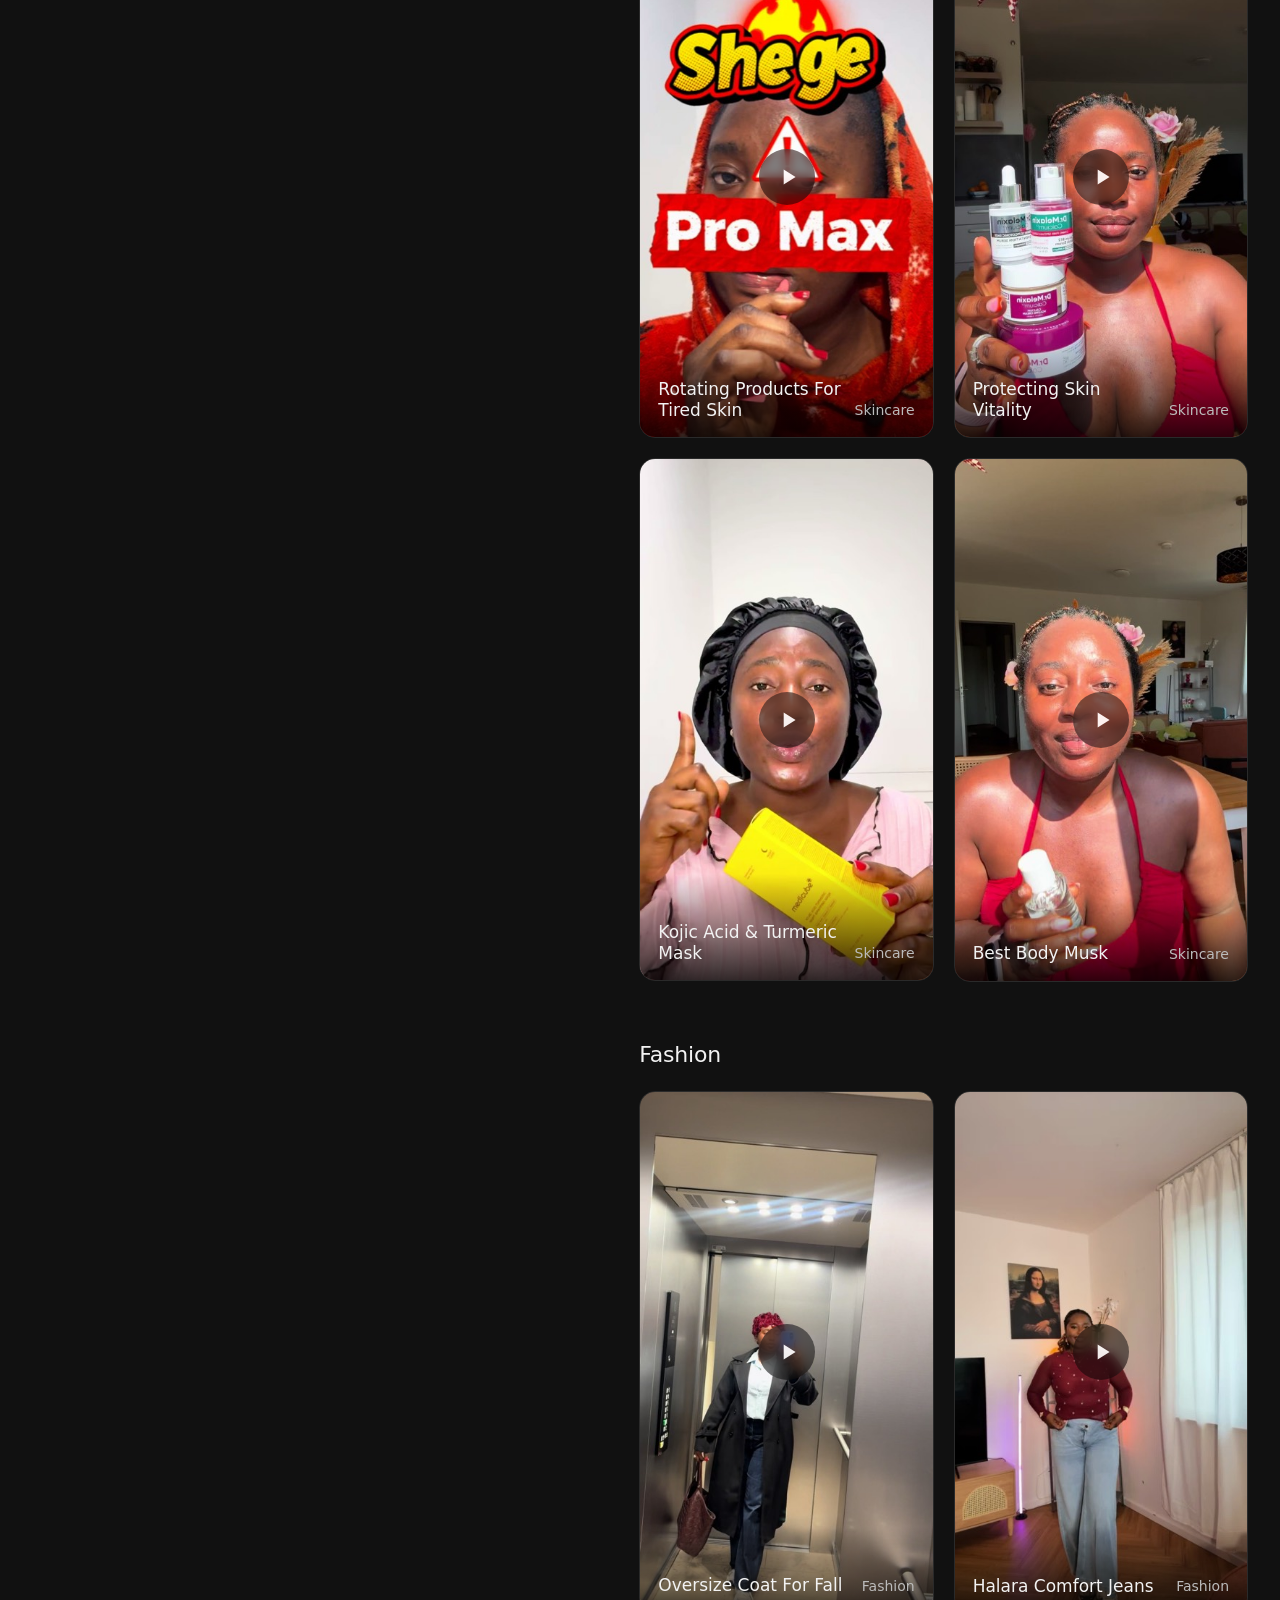
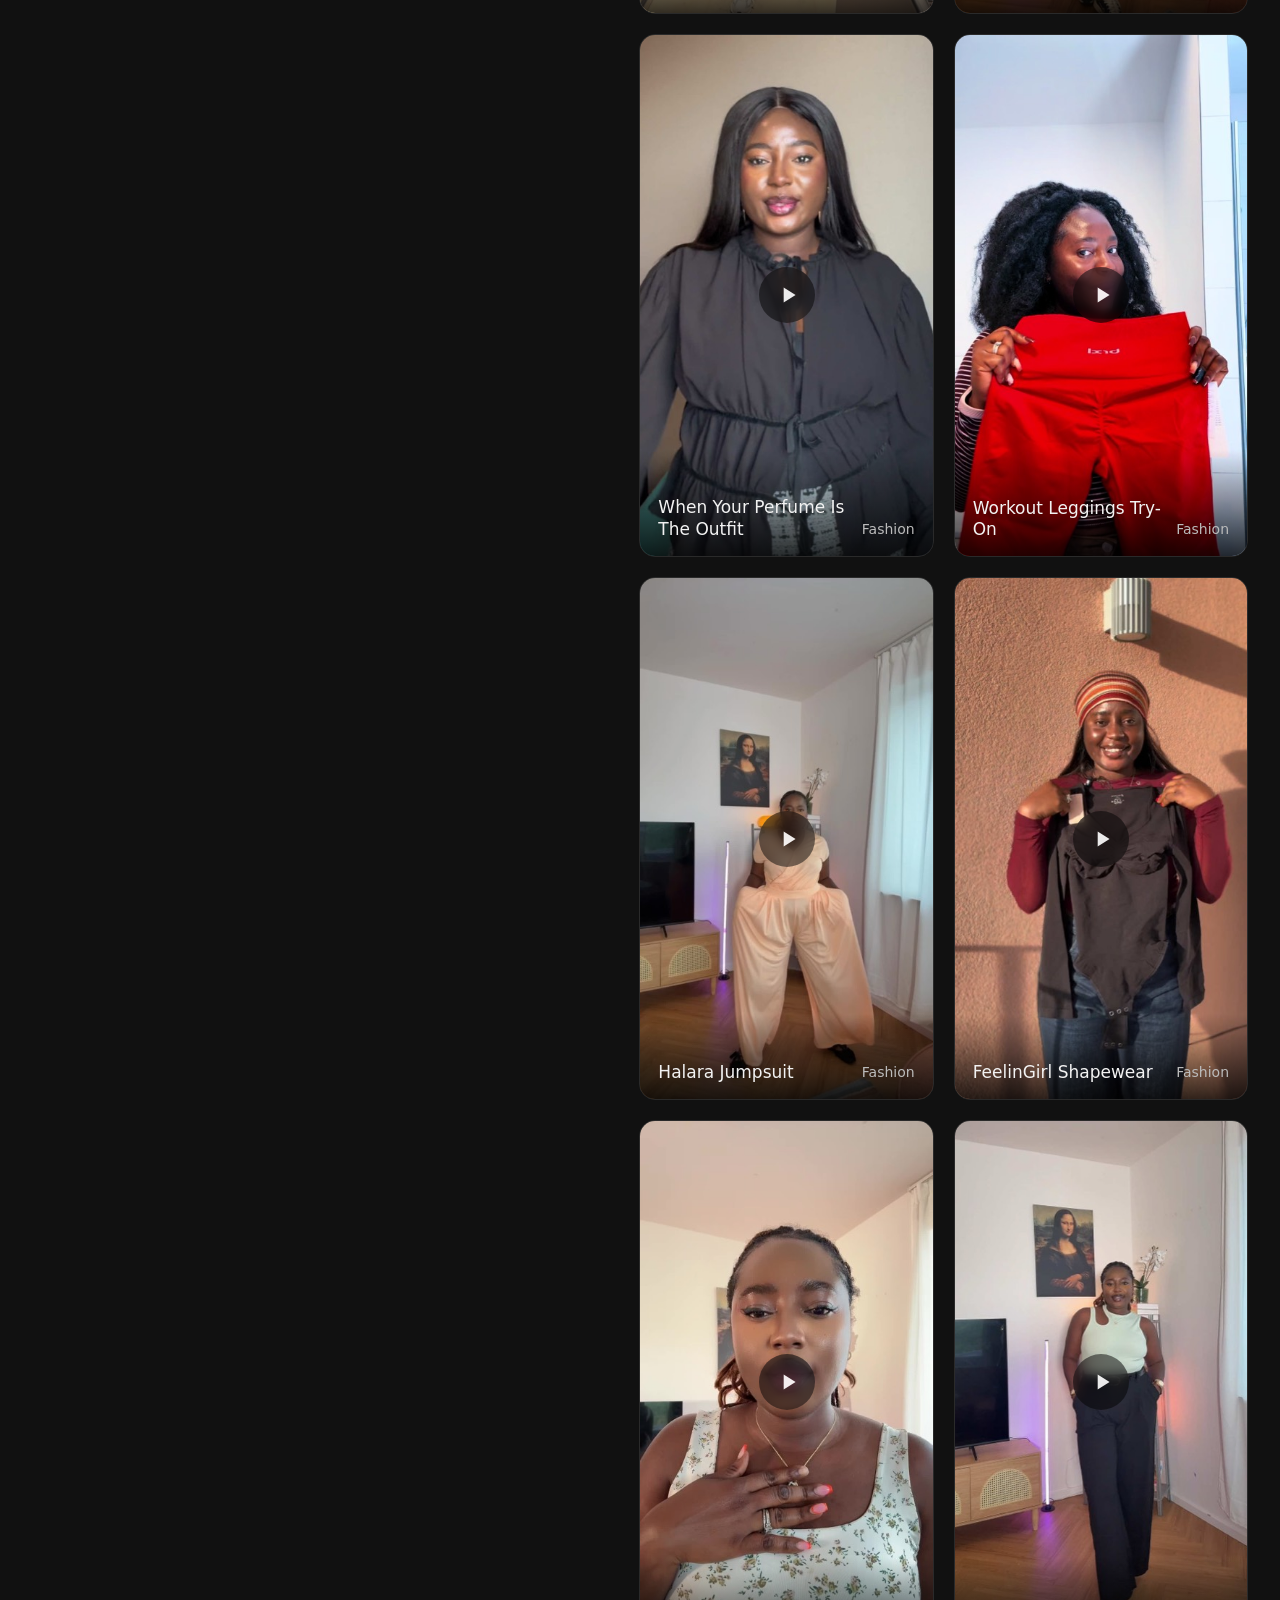
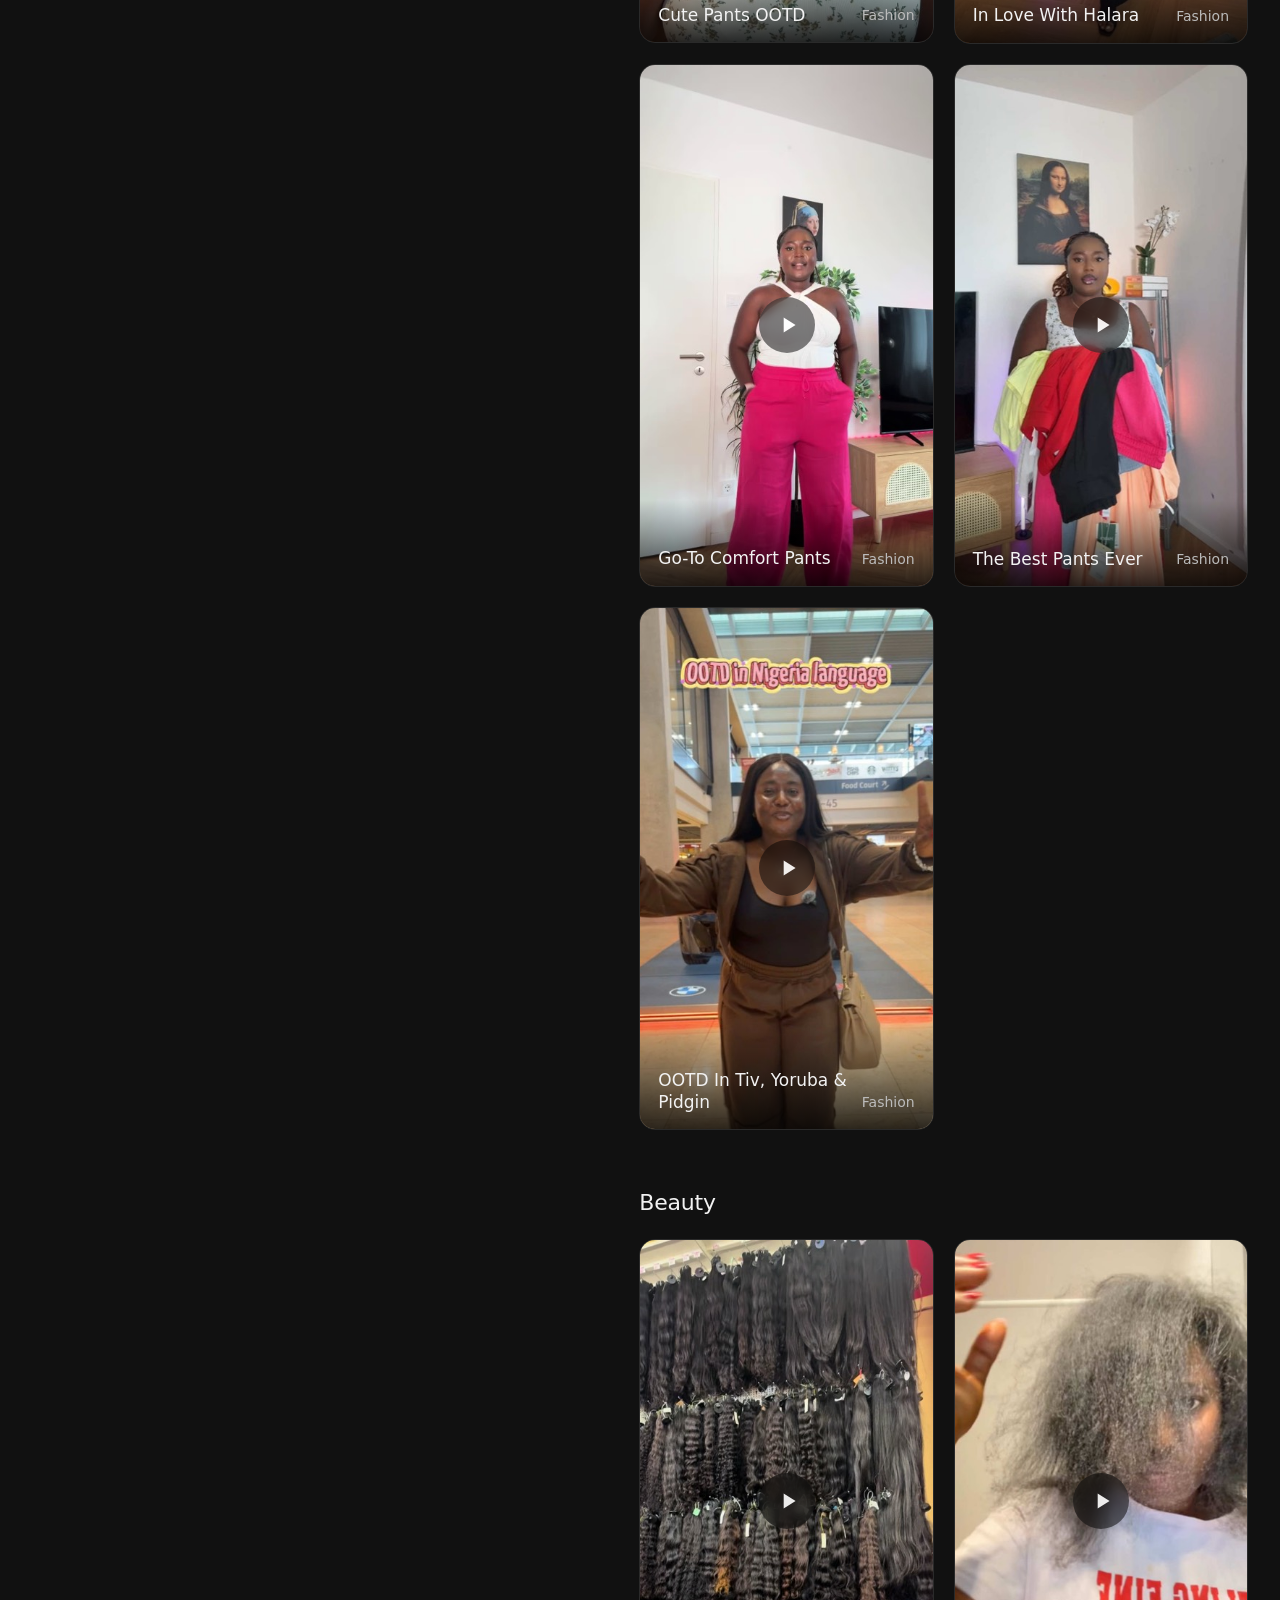
==== commit 78837955: "Add Fitness & Health filter, new contact email, update README" ====
--- a/index.html
+++ b/index.html
@@ -62,7 +62,7 @@
           </li>
           <li>
             <h3>Brand Content</h3>
-            <ul><li>Skincare routines</li><li>Fashion try-ons</li><li>Beauty tutorials</li><li>Lifestyle storytelling</li><li>Photo stills</li></ul>
+            <ul><li>Skincare routines</li><li>Fashion try-ons</li><li>Beauty tutorials</li><li>Fitness &amp; wellness</li><li>Lifestyle storytelling</li><li>Photo stills</li></ul>
           </li>
         </ol>
       </section>
@@ -133,7 +133,7 @@
       <footer id="contact">
         <h2>Reach out.</h2>
         <p class="muted">Let's work together to bring your ideas to life.</p>
-        <p><a class="link" href="mailto:msurshimanzouke@gmail.com">msurshimanzouke@gmail.com</a></p>
+        <p><a class="link" href="mailto:nzoukemsurshima@gmail.com">nzoukemsurshima@gmail.com</a></p>
         <p class="links">
           <a class="link" href="https://www.tiktok.com/@msurshiman" target="_blank" rel="noopener">TikTok</a>
           <a class="link" href="https://linktr.ee/msurshiman" target="_blank" rel="noopener">Linktree</a>
@@ -150,6 +150,7 @@
         <button class="pill" data-filter="skincare">Skincare</button>
         <button class="pill" data-filter="fashion">Fashion</button>
         <button class="pill" data-filter="beauty">Beauty</button>
+        <button class="pill" data-filter="fitness">Fitness &amp; Health</button>
         <button class="pill" data-filter="lifestyle">Lifestyle</button>
       </nav>
 
